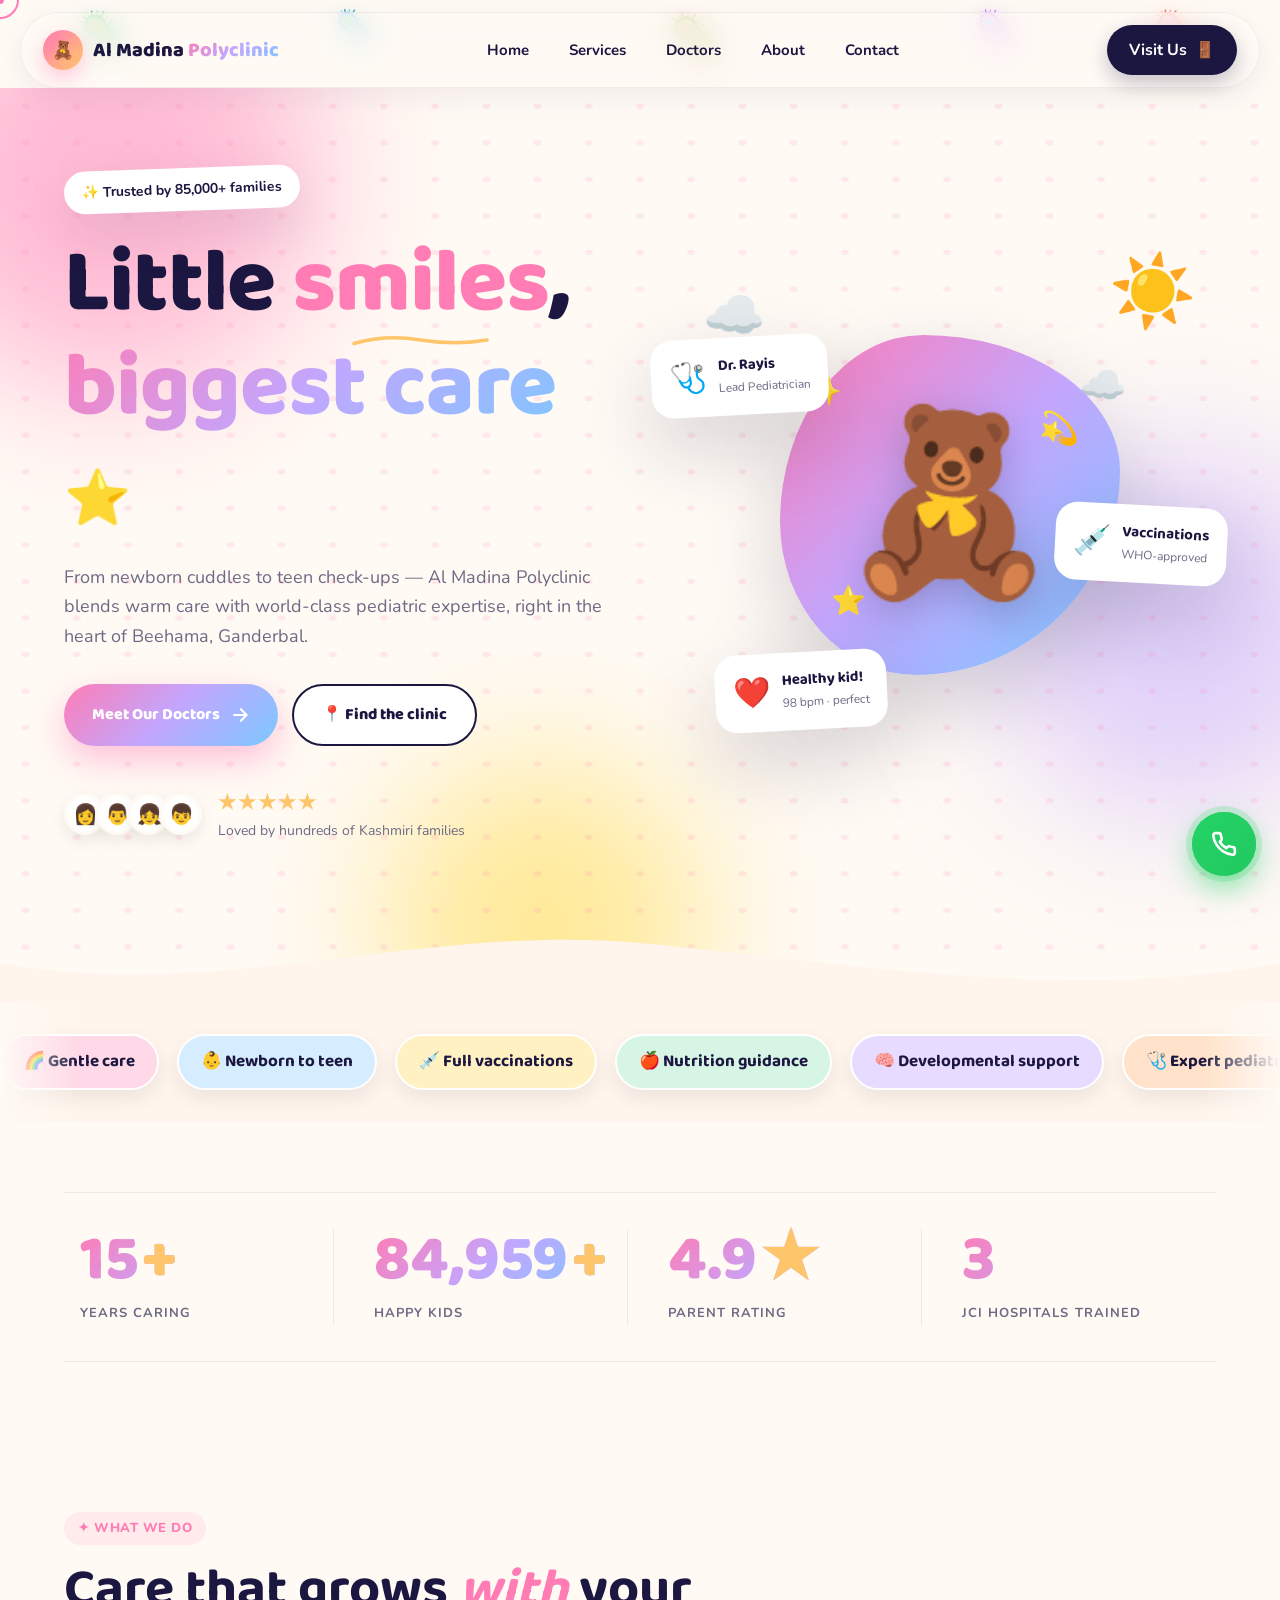
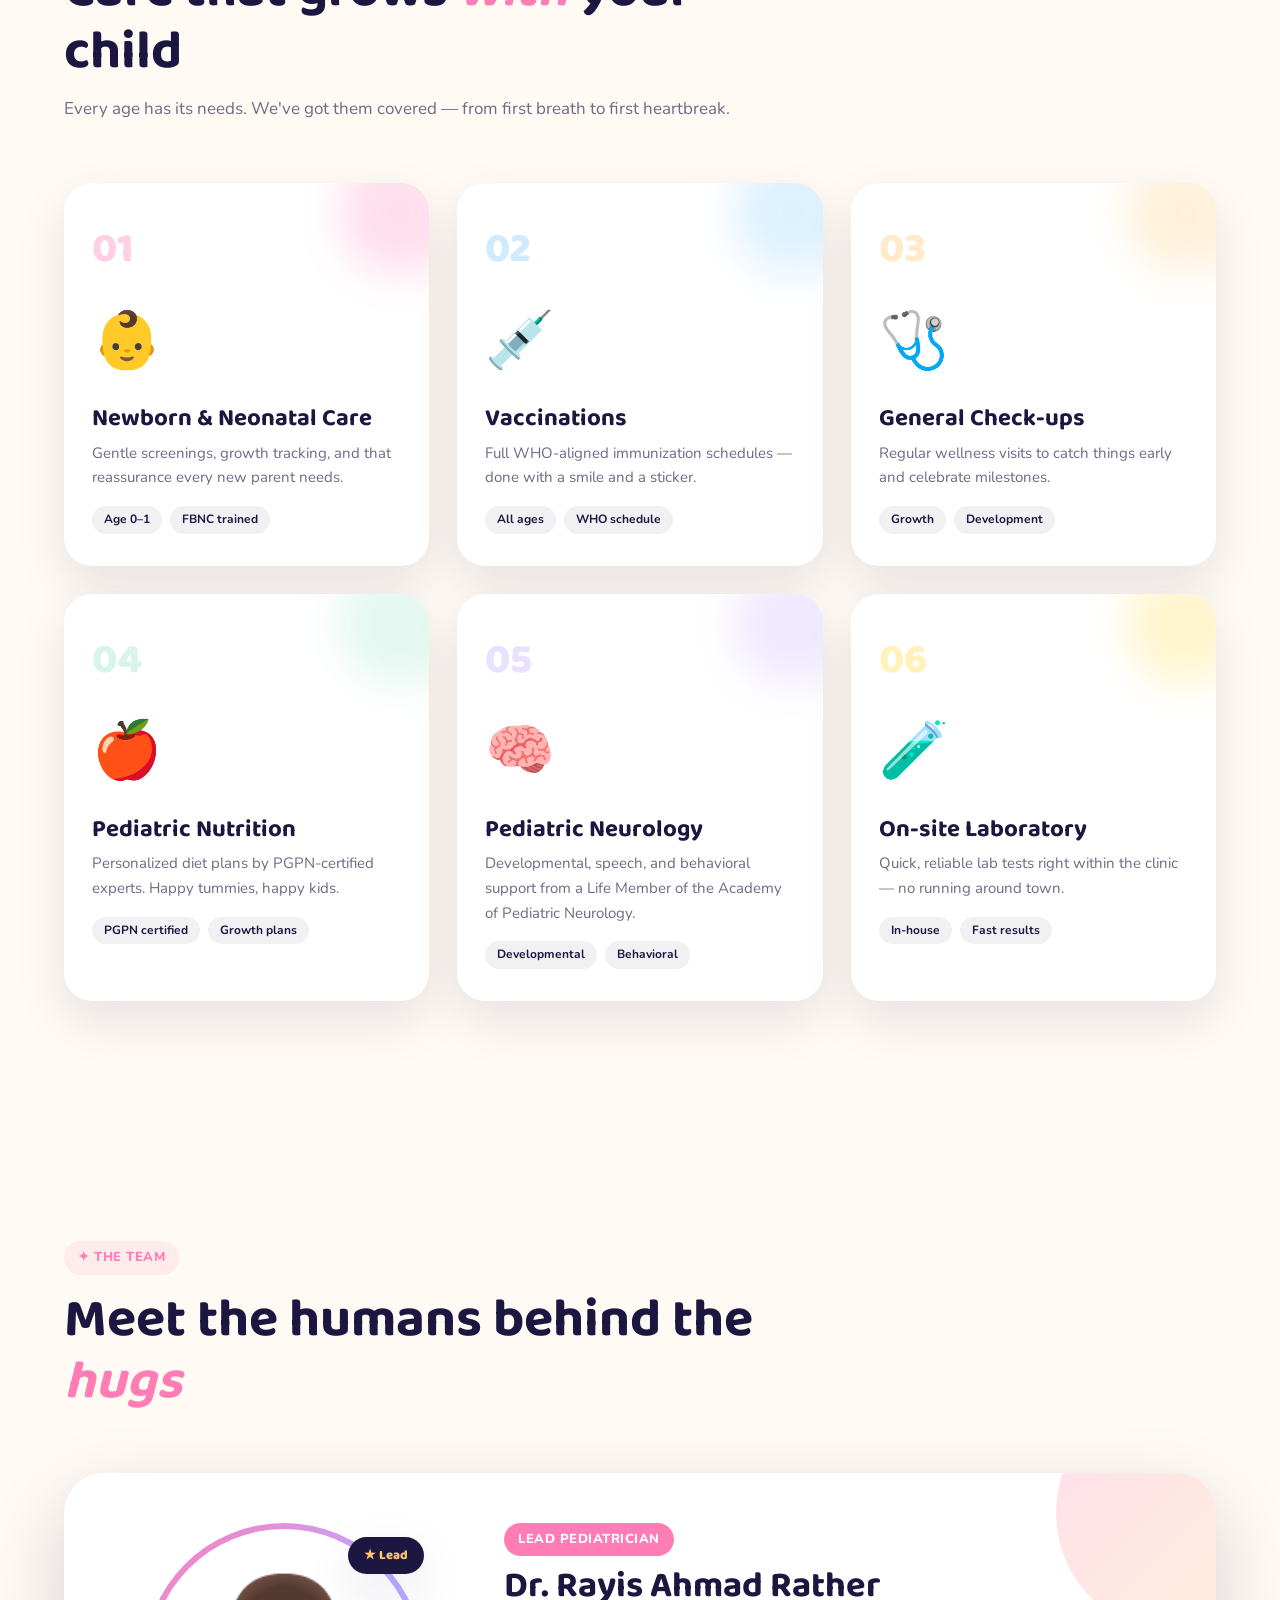
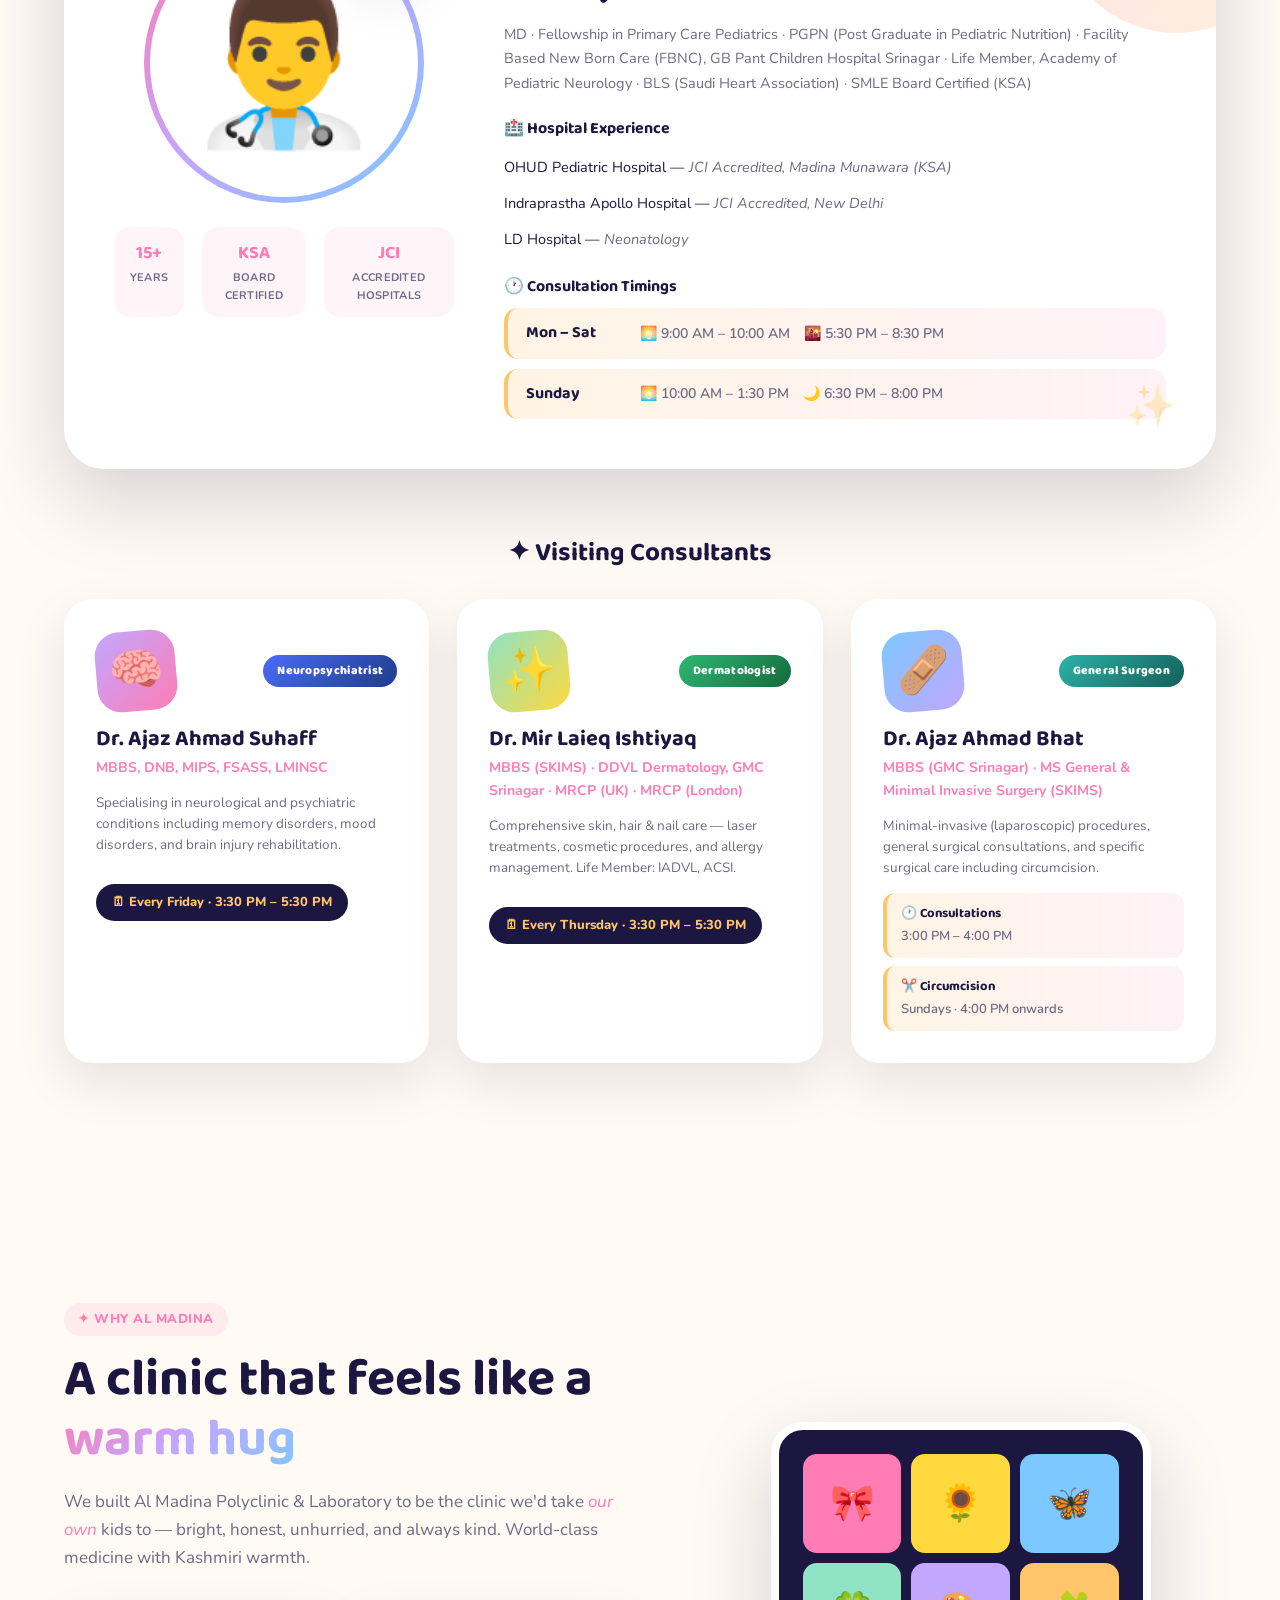
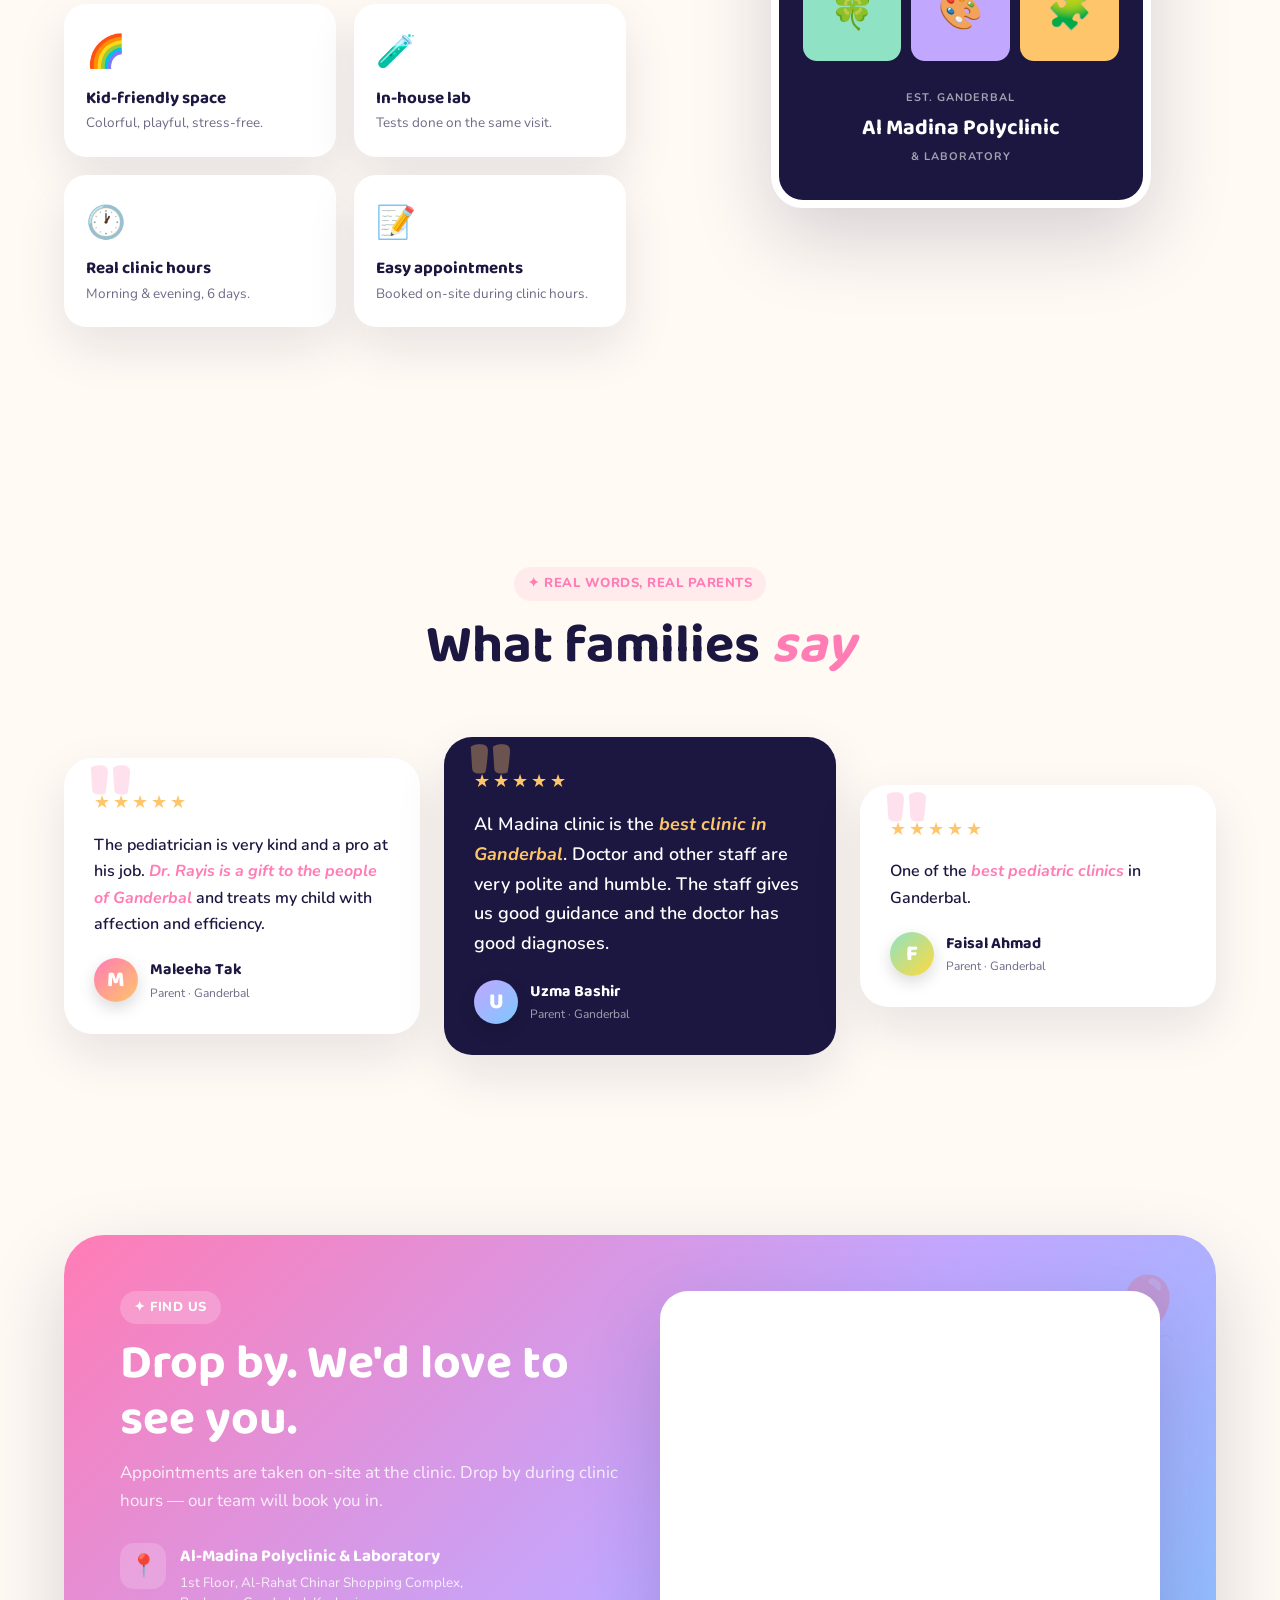
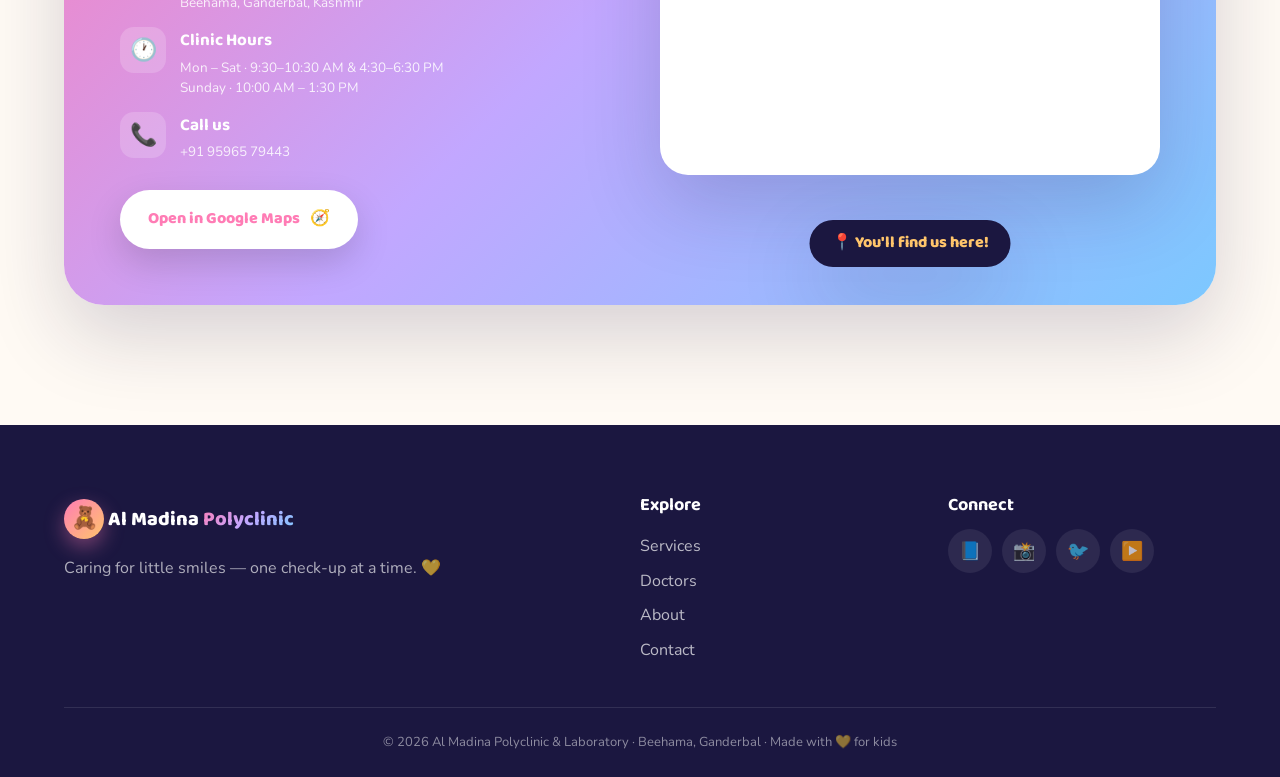
==== index.html @ 6fe13ca5 "Update Dr. Rayis timings and fix Dr. Mir Laieq spelling Co-Authored-By: Claude Opus 4.7 <noreply@ant" ====
<!DOCTYPE html>
<html lang="en">
<head>
<meta charset="UTF-8" />
<meta name="viewport" content="width=device-width, initial-scale=1" />
<title>Al Madina Polyclinic — Caring for Little Smiles 🌈</title>
<link rel="preconnect" href="https://fonts.googleapis.com">
<link rel="preconnect" href="https://fonts.gstatic.com" crossorigin>
<link href="https://fonts.googleapis.com/css2?family=Baloo+2:wght@500;600;700;800&family=Nunito:wght@400;600;700&display=swap" rel="stylesheet">
<link rel="stylesheet" href="styles.css?v=3" />
</head>
<body>

<!-- Animated cursor -->
<div id="cursor-dot"></div>
<div id="cursor-ring"></div>

<!-- Floating germs — tap to zap! -->
<div class="balloons" aria-hidden="true" title="Tap the germs to zap them!">
  <span class="balloon b1">🦠</span>
  <span class="balloon b2">🦠</span>
  <span class="balloon b3">🦠</span>
  <span class="balloon b4">🦠</span>
  <span class="balloon b5">🦠</span>
</div>

<!-- Navbar -->
<header class="nav">
  <a href="#home" class="logo">
    <span class="logo-bubble">
      <svg viewBox="0 0 40 40" width="32" height="32"><circle cx="20" cy="20" r="18" fill="url(#g1)"/><defs><linearGradient id="g1" x1="0" x2="1" y1="0" y2="1"><stop stop-color="#ff7cb5"/><stop offset="1" stop-color="#ffc56b"/></linearGradient></defs><text x="20" y="27" text-anchor="middle" font-size="22">🧸</text></svg>
    </span>
    <span class="logo-text">Al Madina <em>Polyclinic</em></span>
  </a>
  <nav class="nav-links">
    <a href="#home">Home</a>
    <a href="#services">Services</a>
    <a href="#doctors">Doctors</a>
    <a href="#about">About</a>
    <a href="#contact">Contact</a>
  </nav>
  <a href="#contact" class="pill-btn nav-cta"><span>Visit Us</span> 🚪</a>
  <button class="menu-toggle" aria-label="Menu">☰</button>
</header>

<!-- Floating phone button -->
<a href="tel:+919596579443" class="phone-fab" aria-label="Call Al Madina Polyclinic">
  <span class="fab-glow"></span>
  <span class="fab-glow fab-glow-2"></span>
  <span class="fab-icon">
    <svg viewBox="0 0 24 24" width="26" height="26" fill="none" stroke="currentColor" stroke-width="2.4" stroke-linecap="round" stroke-linejoin="round"><path d="M22 16.92v3a2 2 0 0 1-2.18 2 19.79 19.79 0 0 1-8.63-3.07 19.5 19.5 0 0 1-6-6 19.79 19.79 0 0 1-3.07-8.67A2 2 0 0 1 4.11 2h3a2 2 0 0 1 2 1.72 12.84 12.84 0 0 0 .7 2.81 2 2 0 0 1-.45 2.11L8.09 9.91a16 16 0 0 0 6 6l1.27-1.27a2 2 0 0 1 2.11-.45 12.84 12.84 0 0 0 2.81.7A2 2 0 0 1 22 16.92z"/></svg>
  </span>
  <span class="fab-tooltip">+91 95965 79443</span>
</a>

<!-- hero -->
<section id="home" class="hero">
  <div class="hero-bg">
    <div class="orb o1"></div>
    <div class="orb o2"></div>
    <div class="orb o3"></div>
    <svg class="grid-lines" viewBox="0 0 100 100" preserveAspectRatio="none"><defs><pattern id="dots" width="4" height="4" patternUnits="userSpaceOnUse"><circle cx="2" cy="2" r="0.3" fill="#ff7cb5" opacity=".3"/></pattern></defs><rect width="100" height="100" fill="url(#dots)"/></svg>
  </div>

  <div class="hero-inner">
    <div class="hero-left">
      <div class="sticker wiggle">
        <span>✨ Trusted by 85,000+ families</span>
      </div>
      <h1 class="big-title">
        Little <span class="word-accent"><span>smiles</span><svg viewBox="0 0 200 20"><path d="M5 15 Q 50 2 100 10 T 195 10" stroke="#ffc56b" stroke-width="5" fill="none" stroke-linecap="round"/></svg></span>,<br>
        <span class="gradient-text">biggest care</span>
        <span class="star">⭐</span>
      </h1>
      <p class="lead">From newborn cuddles to teen check-ups — Al Madina Polyclinic blends warm care with world-class pediatric expertise, right in the heart of Beehama, Ganderbal.</p>

      <div class="hero-actions">
        <a href="#doctors" class="cta-main">
          <span>Meet Our Doctors</span>
          <svg viewBox="0 0 24 24" width="20" height="20"><path d="M5 12h14M13 5l7 7-7 7" stroke="white" stroke-width="2.5" fill="none" stroke-linecap="round" stroke-linejoin="round"/></svg>
        </a>
        <a href="#contact" class="cta-ghost">📍 Find the clinic</a>
      </div>

      <div class="trust-row">
        <div class="avatars">
          <span>👩</span><span>👨</span><span>👧</span><span>👦</span>
        </div>
        <div>
          <strong>★★★★★</strong>
          <p>Loved by hundreds of Kashmiri families</p>
        </div>
      </div>
    </div>

    <div class="hero-right">
      <!-- Animated scene -->
      <div class="scene">
        <div class="sun">☀️</div>
        <div class="cloud c1">☁️</div>
        <div class="cloud c2">☁️</div>

        <div class="bear-wrap">
          <div class="bear-bg"></div>
          <div class="bear">🧸</div>
          <div class="sparkle sp1">✨</div>
          <div class="sparkle sp2">💫</div>
          <div class="sparkle sp3">⭐</div>
        </div>

        <div class="float-card fc-1 tilt-left">
          <span class="fc-ico">🩺</span>
          <div>
            <strong>Dr. Rayis</strong>
            <small>Lead Pediatrician</small>
          </div>
        </div>

        <div class="float-card fc-2 tilt-right">
          <span class="fc-ico">💉</span>
          <div>
            <strong>Vaccinations</strong>
            <small>WHO-approved</small>
          </div>
        </div>

        <div class="float-card fc-3 tilt-left">
          <span class="fc-ico pulse">❤️</span>
          <div>
            <strong>Healthy kid!</strong>
            <small>98 bpm · perfect</small>
          </div>
        </div>
      </div>
    </div>
  </div>

  <!-- wave divider -->
  <svg class="wave" viewBox="0 0 1440 100" preserveAspectRatio="none"><path fill="#fff5ec" d="M0,60 C240,100 480,20 720,40 C960,60 1200,100 1440,60 L1440,100 L0,100 Z"/></svg>
</section>

<!-- marquee -->
<div class="marquee">
  <div class="marquee-track">
    <span class="chip c-pink">🌈 Gentle care</span>
    <span class="chip c-blue">👶 Newborn to teen</span>
    <span class="chip c-yellow">💉 Full vaccinations</span>
    <span class="chip c-green">🍎 Nutrition guidance</span>
    <span class="chip c-purple">🧠 Developmental support</span>
    <span class="chip c-orange">🩺 Expert pediatricians</span>
    <span class="chip c-pink">🌈 Gentle care</span>
    <span class="chip c-blue">👶 Newborn to teen</span>
    <span class="chip c-yellow">💉 Full vaccinations</span>
    <span class="chip c-green">🍎 Nutrition guidance</span>
    <span class="chip c-purple">🧠 Developmental support</span>
    <span class="chip c-orange">🩺 Expert pediatricians</span>
  </div>
</div>

<!-- stats -->
<section class="stats">
  <div class="stat-grid">
    <div class="stat" data-count="15">
      <strong><span class="num">0</span><em>+</em></strong>
      <small>Years caring</small>
    </div>
    <div class="stat" data-count="85000">
      <strong><span class="num">0</span><em>+</em></strong>
      <small>Happy kids</small>
    </div>
    <div class="stat">
      <strong>4.9<em>★</em></strong>
      <small>Parent rating</small>
    </div>
    <div class="stat" data-count="3">
      <strong><span class="num">0</span></strong>
      <small>JCI hospitals trained</small>
    </div>
  </div>
</section>

<!-- services -->
<section id="services" class="services">
  <div class="sec-head">
    <span class="eyebrow">✦ What we do</span>
    <h2>Care that grows <em>with</em> your child</h2>
    <p>Every age has its needs. We've got them covered — from first breath to first heartbreak.</p>
  </div>

  <div class="service-stack">
    <article class="srv s-1">
      <div class="srv-num">01</div>
      <div class="srv-art">👶</div>
      <div>
        <h3>Newborn & Neonatal Care</h3>
        <p>Gentle screenings, growth tracking, and that reassurance every new parent needs.</p>
        <div class="srv-tags"><span>Age 0–1</span><span>FBNC trained</span></div>
      </div>
    </article>

    <article class="srv s-2">
      <div class="srv-num">02</div>
      <div class="srv-art">💉</div>
      <div>
        <h3>Vaccinations</h3>
        <p>Full WHO-aligned immunization schedules — done with a smile and a sticker.</p>
        <div class="srv-tags"><span>All ages</span><span>WHO schedule</span></div>
      </div>
    </article>

    <article class="srv s-3">
      <div class="srv-num">03</div>
      <div class="srv-art">🩺</div>
      <div>
        <h3>General Check-ups</h3>
        <p>Regular wellness visits to catch things early and celebrate milestones.</p>
        <div class="srv-tags"><span>Growth</span><span>Development</span></div>
      </div>
    </article>

    <article class="srv s-4">
      <div class="srv-num">04</div>
      <div class="srv-art">🍎</div>
      <div>
        <h3>Pediatric Nutrition</h3>
        <p>Personalized diet plans by PGPN-certified experts. Happy tummies, happy kids.</p>
        <div class="srv-tags"><span>PGPN certified</span><span>Growth plans</span></div>
      </div>
    </article>

    <article class="srv s-5">
      <div class="srv-num">05</div>
      <div class="srv-art">🧠</div>
      <div>
        <h3>Pediatric Neurology</h3>
        <p>Developmental, speech, and behavioral support from a Life Member of the Academy of Pediatric Neurology.</p>
        <div class="srv-tags"><span>Developmental</span><span>Behavioral</span></div>
      </div>
    </article>

    <article class="srv s-6">
      <div class="srv-num">06</div>
      <div class="srv-art">🧪</div>
      <div>
        <h3>On-site Laboratory</h3>
        <p>Quick, reliable lab tests right within the clinic — no running around town.</p>
        <div class="srv-tags"><span>In-house</span><span>Fast results</span></div>
      </div>
    </article>
  </div>
</section>

<!-- doctors -->
<section id="doctors" class="doctors">
  <div class="sec-head">
    <span class="eyebrow">✦ The team</span>
    <h2>Meet the humans behind the <em>hugs</em></h2>
  </div>

  <!-- Featured doctor — hero card -->
  <article class="doc-hero">
    <div class="doc-hero-left">
      <div class="doc-photo">
        <div class="doc-ring"></div>
        <div class="doc-emoji">👨‍⚕️</div>
        <span class="doc-badge">★ Lead</span>
      </div>
      <div class="doc-quick">
        <div><strong>15+</strong><small>Years</small></div>
        <div><strong>KSA</strong><small>Board Certified</small></div>
        <div><strong>JCI</strong><small>Accredited hospitals</small></div>
      </div>
    </div>
    <div class="doc-hero-right">
      <span class="eyebrow pink">Lead Pediatrician</span>
      <h3>Dr. Rayis Ahmad Rather</h3>
      <p class="doc-bio">MD · Fellowship in Primary Care Pediatrics · PGPN (Post Graduate in Pediatric Nutrition) · Facility Based New Born Care (FBNC), GB Pant Children Hospital Srinagar · Life Member, Academy of Pediatric Neurology · BLS (Saudi Heart Association) · SMLE Board Certified (KSA)</p>

      <div class="doc-block">
        <h5>🏥 Hospital Experience</h5>
        <ul>
          <li>OHUD Pediatric Hospital — <em>JCI Accredited, Madina Munawara (KSA)</em></li>
          <li>Indraprastha Apollo Hospital — <em>JCI Accredited, New Delhi</em></li>
          <li>LD Hospital — <em>Neonatology</em></li>
        </ul>
      </div>

      <div class="doc-block">
        <h5>🕐 Consultation Timings</h5>
        <div class="tt">
          <div class="tt-row">
            <strong>Mon – Sat</strong>
            <span class="slot">🌅 9:00 AM – 10:00 AM</span>
            <span class="slot">🌇 5:30 PM – 8:30 PM</span>
          </div>
          <div class="tt-row">
            <strong>Sunday</strong>
            <span class="slot">🌅 10:00 AM – 1:30 PM</span>
            <span class="slot">🌙 6:30 PM – 8:00 PM</span>
          </div>
        </div>
      </div>
    </div>
  </article>

  <h3 class="mini-head">✦ Visiting Consultants</h3>
  <div class="doc-trio">

    <article class="doc-card">
      <div class="dc-top">
        <div class="dc-avatar dc-a1">🧠</div>
        <span class="dc-tag tag-blue">Neuropsychiatrist</span>
      </div>
      <h4>Dr. Ajaz Ahmad Suhaff</h4>
      <p class="dc-role">MBBS, DNB, MIPS, FSASS, LMINSC</p>
      <p class="dc-desc">Specialising in neurological and psychiatric conditions including memory disorders, mood disorders, and brain injury rehabilitation.</p>
      <div class="dc-when">🗓 Every Friday · 3:30 PM – 5:30 PM</div>
    </article>

    <article class="doc-card">
      <div class="dc-top">
        <div class="dc-avatar dc-a3">✨</div>
        <span class="dc-tag tag-green">Dermatologist</span>
      </div>
      <h4>Dr. Mir Laieq Ishtiyaq</h4>
      <p class="dc-role">MBBS (SKIMS) · DDVL Dermatology, GMC Srinagar · MRCP (UK) · MRCP (London)</p>
      <p class="dc-desc">Comprehensive skin, hair &amp; nail care — laser treatments, cosmetic procedures, and allergy management. Life Member: IADVL, ACSI.</p>
      <div class="dc-when">🗓 Every Thursday · 3:30 PM – 5:30 PM</div>
    </article>

    <article class="doc-card">
      <div class="dc-top">
        <div class="dc-avatar dc-a2">🩹</div>
        <span class="dc-tag tag-teal">General Surgeon</span>
      </div>
      <h4>Dr. Ajaz Ahmad Bhat</h4>
      <p class="dc-role">MBBS (GMC Srinagar) · MS General &amp; Minimal Invasive Surgery (SKIMS)</p>
      <p class="dc-desc">Minimal-invasive (laparoscopic) procedures, general surgical consultations, and specific surgical care including circumcision.</p>
      <div class="dc-schedule">
        <div><strong>🕐 Consultations</strong><span>3:00 PM – 4:00 PM</span></div>
        <div><strong>✂️ Circumcision</strong><span>Sundays · 4:00 PM onwards</span></div>
      </div>
    </article>

  </div>
</section>

<!-- about / why -->
<section id="about" class="about">
  <div class="about-grid">
    <div class="about-copy">
      <span class="eyebrow">✦ Why Al Madina</span>
      <h2>A clinic that feels like a <span class="gradient-text">warm hug</span></h2>
      <p>We built Al Madina Polyclinic & Laboratory to be the clinic we'd take <em>our own</em> kids to — bright, honest, unhurried, and always kind. World-class medicine with Kashmiri warmth.</p>

      <div class="why-grid">
        <div class="why"><span>🌈</span><h5>Kid-friendly space</h5><p>Colorful, playful, stress-free.</p></div>
        <div class="why"><span>🧪</span><h5>In-house lab</h5><p>Tests done on the same visit.</p></div>
        <div class="why"><span>🕐</span><h5>Real clinic hours</h5><p>Morning & evening, 6 days.</p></div>
        <div class="why"><span>📝</span><h5>Easy appointments</h5><p>Booked on-site during clinic hours.</p></div>
      </div>
    </div>

    <div class="about-art">
      <div class="poster">
        <div class="poster-grid">
          <div class="p-cell c-pink">🎀</div>
          <div class="p-cell c-yellow">🌻</div>
          <div class="p-cell c-blue">🦋</div>
          <div class="p-cell c-green">🍀</div>
          <div class="p-cell c-purple">🎨</div>
          <div class="p-cell c-orange">🧩</div>
        </div>
        <div class="poster-label">
          <small>Est. Ganderbal</small>
          <strong>Al Madina Polyclinic</strong>
          <small>& Laboratory</small>
        </div>
      </div>
    </div>
  </div>
</section>

<!-- testimonials -->
<section class="testimonials">
  <div class="sec-head center">
    <span class="eyebrow">✦ Real words, real parents</span>
    <h2>What families <em>say</em></h2>
  </div>

  <div class="t-cards">
    <article class="t-card tilt-left">
      <div class="r-quote">"</div>
      <div class="t-stars">★★★★★</div>
      <p>The pediatrician is very kind and a pro at his job. <em>Dr. Rayis is a gift to the people of Ganderbal</em> and treats my child with affection and efficiency.</p>
      <footer>
        <span class="r-avatar" style="background: linear-gradient(135deg, #ff7cb5, #ffc56b);">M</span>
        <div><strong>Maleeha Tak</strong><small>Parent · Ganderbal</small></div>
      </footer>
    </article>

    <article class="t-card tilt-right big">
      <div class="r-quote">"</div>
      <div class="t-stars">★★★★★</div>
      <p>Al Madina clinic is the <em>best clinic in Ganderbal</em>. Doctor and other staff are very polite and humble. The staff gives us good guidance and the doctor has good diagnoses.</p>
      <footer>
        <span class="r-avatar" style="background: linear-gradient(135deg, #c2a7ff, #7cc8ff);">U</span>
        <div><strong>Uzma Bashir</strong><small>Parent · Ganderbal</small></div>
      </footer>
    </article>

    <article class="t-card tilt-left">
      <div class="r-quote">"</div>
      <div class="t-stars">★★★★★</div>
      <p>One of the <em>best pediatric clinics</em> in Ganderbal.</p>
      <footer>
        <span class="r-avatar" style="background: linear-gradient(135deg, #8fe3c4, #ffd93d);">F</span>
        <div><strong>Faisal Ahmad</strong><small>Parent · Ganderbal</small></div>
      </footer>
    </article>
  </div>
</section>

<!-- contact / map -->
<section id="contact" class="contact">
  <div class="contact-wrap">
    <div class="contact-left">
      <span class="eyebrow white">✦ Find us</span>
      <h2>Drop by. We'd love to see you.</h2>
      <p class="contact-lead">Appointments are taken on-site at the clinic. Drop by during clinic hours — our team will book you in.</p>

      <ul class="c-info">
        <li>
          <span class="c-ico">📍</span>
          <div>
            <strong>Al-Madina Polyclinic & Laboratory</strong>
            <small>1st Floor, Al-Rahat Chinar Shopping Complex,<br>Beehama, Ganderbal, Kashmir</small>
          </div>
        </li>
        <li>
          <span class="c-ico">🕐</span>
          <div>
            <strong>Clinic Hours</strong>
            <small>Mon – Sat · 9:30–10:30 AM &amp; 4:30–6:30 PM<br>Sunday · 10:00 AM – 1:30 PM</small>
          </div>
        </li>
        <li>
          <span class="c-ico">📞</span>
          <div>
            <strong>Call us</strong>
            <small>+91 95965 79443</small>
          </div>
        </li>
      </ul>

      <a class="cta-main light" target="_blank" rel="noopener" href="https://www.google.com/maps/search/?api=1&query=34.218357,74.779436">
        <span>Open in Google Maps</span> 🧭
      </a>
    </div>

    <div class="contact-right">
      <div class="map-card">
        <iframe
          src="https://www.google.com/maps?q=Al+Madina+Polyclinic+%26+Laboratory+Ganderbal&ll=34.218357,74.779436&z=17&output=embed"
          loading="lazy"
          referrerpolicy="no-referrer-when-downgrade"
          allowfullscreen
          title="Al Madina Polyclinic map"></iframe>
      </div>
      <div class="map-sticker">📍 You'll find us here!</div>
    </div>
  </div>
</section>

<!-- footer -->
<footer class="footer">
  <div class="foot-top">
    <div>
      <a href="#home" class="logo">
        <span class="logo-bubble">🧸</span>
        <span class="logo-text">Al Madina <em>Polyclinic</em></span>
      </a>
      <p>Caring for little smiles — one check-up at a time. 💛</p>
    </div>
    <div>
      <h5>Explore</h5>
      <a href="#services">Services</a>
      <a href="#doctors">Doctors</a>
      <a href="#about">About</a>
      <a href="#contact">Contact</a>
    </div>
    <div>
      <h5>Connect</h5>
      <div class="socials">
        <a href="#" aria-label="Facebook">📘</a>
        <a href="#" aria-label="Instagram">📸</a>
        <a href="#" aria-label="Twitter">🐦</a>
        <a href="#" aria-label="YouTube">▶️</a>
      </div>
    </div>
  </div>
  <div class="foot-bot">© 2026 Al Madina Polyclinic & Laboratory · Beehama, Ganderbal · Made with 💛 for kids</div>
</footer>

<script src="script.js?v=5"></script>
</body>
</html>
---- styles.css ----
/* almadinapolyclinic — main stylesheet */
* { margin: 0; padding: 0; box-sizing: border-box; }
:root {
  --pink:   #ff7cb5;
  --peach:  #ffc56b;
  --sky:    #7cc8ff;
  --mint:   #8fe3c4;
  --lilac:  #c2a7ff;
  --sun:    #ffd93d;
  --ink:    #1b1740;
  --muted:  #6d6a85;
  --cream:  #fff5ec;
  --paper:  #fffaf4;
  --card:   #ffffff;
  --shadow: 0 20px 50px rgba(27, 23, 64, .10);
  --shadow-lg: 0 30px 80px rgba(27, 23, 64, .18);
  --grad: linear-gradient(135deg, #ff7cb5 0%, #c2a7ff 50%, #7cc8ff 100%);
  --grad-warm: linear-gradient(135deg, #ff7cb5 0%, #ffc56b 100%);
}

html { scroll-behavior: smooth; }
body {
  font-family: 'Nunito', sans-serif;
  color: var(--ink);
  background: var(--paper);
  overflow-x: hidden;
  line-height: 1.65;
  cursor: none;
}
h1,h2,h3,h4,h5 { font-family: 'Baloo 2', sans-serif; line-height: 1.15; font-weight: 700; }
a { color: inherit; text-decoration: none; }
em { font-style: italic; color: var(--pink); }

/* cursor */
#cursor-dot, #cursor-ring {
  position: fixed; top: 0; left: 0; pointer-events: none;
  z-index: 9999; border-radius: 50%; transform: translate(-50%,-50%);
  transition: opacity .2s;
}
#cursor-dot { width: 8px; height: 8px; background: var(--pink); }
#cursor-ring { width: 38px; height: 38px; border: 2px solid var(--pink); transition: transform .18s ease-out, width .2s, height .2s, background .2s; }
#cursor-ring.hover { width: 60px; height: 60px; background: rgba(255,124,181,.15); border-color: var(--pink); }
@media (max-width: 900px) { #cursor-dot, #cursor-ring { display: none; } body { cursor: auto; } }

/* floating germs */
.balloons { position: fixed; inset: 0; pointer-events: none; z-index: 45; overflow: hidden; }
.balloon {
  position: absolute; font-size: 40px; opacity: .95;
  animation: drift-germ 16s linear infinite;
  pointer-events: auto; cursor: pointer;
  transition: transform .15s, filter .2s;
  user-select: none;
  filter: drop-shadow(0 6px 10px rgba(124, 200, 255, .4));
  will-change: transform;
}
.balloon:hover { transform: scale(1.3) rotate(15deg); filter: drop-shadow(0 8px 16px rgba(255, 124, 181, .6)); }
.balloon.popping { animation: zap .5s forwards; pointer-events: none; }
@keyframes zap {
  0%   { transform: scale(1) rotate(0); opacity: 1; filter: drop-shadow(0 0 0 #fff); }
  30%  { transform: scale(1.8) rotate(-20deg); opacity: 1; filter: drop-shadow(0 0 20px var(--pink)) brightness(1.5); }
  100% { transform: scale(0) rotate(180deg); opacity: 0; }
}
@keyframes drift-germ {
  0%   { transform: translate(0, 110vh) rotate(0); opacity: 0; }
  10%  { opacity: .9; }
  25%  { transform: translate(20px, 70vh) rotate(90deg); }
  50%  { transform: translate(-15px, 40vh) rotate(180deg); }
  75%  { transform: translate(25px, 20vh) rotate(270deg); }
  90%  { opacity: .85; }
  100% { transform: translate(0, -15vh) rotate(360deg); opacity: 0; }
}
.pop-burst {
  position: fixed; pointer-events: none; z-index: 3;
  font-family: 'Baloo 2', sans-serif; font-weight: 800; font-size: 22px;
  color: var(--pink); transform: translate(-50%,-50%);
  animation: burst .7s forwards;
}
@keyframes burst {
  0%   { transform: translate(-50%,-50%) scale(.5); opacity: 0; }
  30%  { transform: translate(-50%,-80%) scale(1.2); opacity: 1; }
  100% { transform: translate(-50%,-140%) scale(.9); opacity: 0; }
}
.pop-score {
  position: fixed; top: 80px; right: 20px; z-index: 60;
  background: var(--ink); color: var(--peach);
  padding: 10px 18px; border-radius: 999px;
  font-family: 'Baloo 2', sans-serif; font-weight: 800; font-size: 15px;
  box-shadow: var(--shadow-lg);
  display: flex; align-items: center; gap: 8px;
  opacity: 0; transform: translateY(-10px); transition: opacity .3s, transform .3s;
  pointer-events: none;
}
.pop-score.show { opacity: 1; transform: translateY(0); }
.b1 { left: 6%;   animation-delay: 0s;   font-size: 42px; }
.b2 { left: 26%;  animation-delay: -4s;  font-size: 34px; animation-duration: 14s; filter: hue-rotate(70deg) drop-shadow(0 6px 10px rgba(140, 240, 180, .5)); }
.b3 { left: 52%;  animation-delay: -9s;  font-size: 46px; animation-duration: 18s; filter: hue-rotate(-50deg) drop-shadow(0 6px 10px rgba(255, 140, 200, .5)); }
.b4 { left: 76%;  animation-delay: -12s; font-size: 36px; animation-duration: 15s; filter: hue-rotate(150deg) drop-shadow(0 6px 10px rgba(180, 140, 255, .5)); }
.b5 { left: 90%;  animation-delay: -6s;  font-size: 38px; animation-duration: 17s; filter: hue-rotate(220deg) drop-shadow(0 6px 10px rgba(255, 200, 120, .5)); }

/* navbar */
.nav {
  position: sticky; top: 12px; z-index: 50;
  display: flex; align-items: center; justify-content: space-between;
  margin: 12px 20px 0;
  padding: 12px 22px;
  background: rgba(255, 250, 244, .75);
  backdrop-filter: blur(16px);
  border: 1px solid rgba(27,23,64,.06);
  border-radius: 999px;
  box-shadow: 0 10px 30px rgba(27,23,64,.06);
}
.logo { display: flex; align-items: center; gap: 10px; font-weight: 800; font-size: 20px; font-family: 'Baloo 2', sans-serif; }
.logo-bubble { display: inline-flex; align-items: center; justify-content: center; width: 40px; height: 40px; font-size: 22px; background: var(--grad-warm); border-radius: 50%; box-shadow: 0 8px 20px rgba(255,124,181,.4); }
.logo-text em { background: var(--grad); -webkit-background-clip: text; background-clip: text; color: transparent; font-style: normal; }
.nav-links { display: flex; gap: 8px; }
.nav-links a {
  padding: 8px 16px; border-radius: 999px; font-weight: 700; font-size: 15px;
  transition: background .2s, color .2s, transform .2s;
}
.nav-links a:hover { background: var(--ink); color: white; transform: translateY(-2px); }
.pill-btn {
  display: inline-flex; align-items: center; gap: 8px;
  padding: 12px 22px; border-radius: 999px;
  background: var(--ink); color: white; font-weight: 700;
  transition: transform .2s, box-shadow .2s;
  box-shadow: 0 8px 20px rgba(27,23,64,.25);
}
.pill-btn:hover { transform: translateY(-3px); box-shadow: 0 14px 30px rgba(27,23,64,.35); }
/* floating call button */
.phone-fab {
  position: fixed;
  right: 24px; bottom: 24px;
  z-index: 60;
  width: 64px; height: 64px;
  display: inline-flex; align-items: center; justify-content: center;
  background: linear-gradient(135deg, #25d366 0%, #16a34a 100%);
  color: white;
  border-radius: 50%;
  box-shadow:
    0 12px 30px rgba(37, 211, 102, 0.55),
    0 0 0 6px rgba(37, 211, 102, 0.18);
  cursor: pointer;
  transition: transform .25s cubic-bezier(.2,.8,.3,1), box-shadow .25s;
  animation: fab-float 2.6s ease-in-out infinite;
}
.phone-fab:hover {
  transform: scale(1.1) rotate(-8deg);
  box-shadow:
    0 18px 40px rgba(37, 211, 102, 0.7),
    0 0 0 8px rgba(37, 211, 102, 0.25);
}
@keyframes fab-float {
  0%, 100% { transform: translateY(0); }
  50%      { transform: translateY(-6px); }
}
.fab-icon {
  position: relative; z-index: 2;
  display: inline-flex;
  animation: fab-shake 2.6s ease-in-out infinite;
}
@keyframes fab-shake {
  0%, 50%, 100%  { transform: rotate(0); }
  10%, 30%       { transform: rotate(-18deg); }
  20%, 40%       { transform: rotate(18deg); }
}
.fab-glow {
  position: absolute; inset: 0; border-radius: 50%;
  background: rgba(37, 211, 102, .55);
  animation: fab-pulse 2s ease-out infinite;
  pointer-events: none;
}
.fab-glow-2 { animation-delay: -1s; }
@keyframes fab-pulse {
  0%   { transform: scale(1); opacity: .7; }
  80%  { transform: scale(2);  opacity: 0; }
  100% { transform: scale(2);  opacity: 0; }
}
.fab-tooltip {
  position: absolute;
  right: calc(100% + 12px); top: 50%; transform: translateY(-50%) translateX(8px);
  background: var(--ink); color: white;
  padding: 9px 14px; border-radius: 999px;
  font-size: 13px; font-weight: 700;
  white-space: nowrap;
  box-shadow: 0 8px 24px rgba(27,23,64,.25);
  opacity: 0; pointer-events: none;
  transition: opacity .25s, transform .25s;
}
.fab-tooltip::after {
  content: ''; position: absolute; right: -5px; top: 50%; transform: translateY(-50%) rotate(45deg);
  width: 10px; height: 10px; background: var(--ink);
}
.phone-fab:hover .fab-tooltip {
  opacity: 1; transform: translateY(-50%) translateX(0);
}
@media (max-width: 600px) {
  .phone-fab { right: 16px; bottom: 16px; width: 58px; height: 58px; }
  .fab-tooltip { font-size: 12px; padding: 8px 12px; }
}
@media (prefers-reduced-motion: reduce) {
  .phone-fab, .fab-icon, .fab-glow { animation: none; }
}
.menu-toggle { display: none; background: none; border: none; font-size: 26px; cursor: none; }

/* buttons */
.cta-main, .cta-ghost {
  display: inline-flex; align-items: center; gap: 10px;
  padding: 16px 28px; border-radius: 999px;
  font-weight: 800; font-family: 'Baloo 2', sans-serif; font-size: 16px;
  transition: transform .2s, box-shadow .2s;
}
.cta-main {
  background: var(--grad);
  color: white;
  box-shadow: 0 14px 35px rgba(255,124,181,.45);
}
.cta-main:hover { transform: translateY(-4px) rotate(-1deg); box-shadow: 0 20px 40px rgba(255,124,181,.55); }
.cta-main.light { background: white; color: var(--pink); box-shadow: 0 14px 35px rgba(0,0,0,.15); }
.cta-main.light:hover { color: var(--ink); }
.cta-ghost {
  background: white; border: 2px solid var(--ink); color: var(--ink);
}
.cta-ghost:hover { background: var(--ink); color: white; transform: translateY(-4px); }

/* eyebrows + helpers */
.eyebrow {
  display: inline-block; padding: 6px 14px; border-radius: 999px;
  background: rgba(255,124,181,.12); color: var(--pink);
  font-size: 13px; font-weight: 800; letter-spacing: .5px;
  text-transform: uppercase;
}
.eyebrow.white { background: rgba(255,255,255,.2); color: white; }
.eyebrow.pink { background: var(--pink); color: white; }
.gradient-text { background: var(--grad); -webkit-background-clip: text; background-clip: text; color: transparent; }

.sec-head { max-width: 720px; margin: 0 0 60px; }
.sec-head.center { margin: 0 auto 60px; text-align: center; }
.sec-head h2 { font-size: clamp(32px, 5vw, 54px); margin: 14px 0 12px; }
.sec-head p { color: var(--muted); font-size: 17px; }

/* hero */
.hero { position: relative; overflow: hidden; padding: 40px 5% 160px; }
.hero-bg { position: absolute; inset: 0; z-index: 0; pointer-events: none; }
.grid-lines { position: absolute; inset: 0; width: 100%; height: 100%; opacity: .5; }
.orb { position: absolute; border-radius: 50%; filter: blur(70px); opacity: .5; animation: drift 16s ease-in-out infinite; }
.o1 { width: 420px; height: 420px; background: var(--pink);  top: -120px; left: -100px; }
.o2 { width: 360px; height: 360px; background: var(--lilac); top: 40%;    right: -80px; animation-delay: -5s; }
.o3 { width: 320px; height: 320px; background: var(--sun);   bottom: -80px; left: 30%; animation-delay: -10s; }
@keyframes drift { 0%,100% { transform: translate(0,0); } 50% { transform: translate(30px,-30px); } }

.hero-inner {
  position: relative; z-index: 2;
  display: grid; grid-template-columns: 1.05fr 1fr; gap: 60px; align-items: center;
  max-width: 1280px; margin: 0 auto; padding-top: 40px;
}
.sticker {
  display: inline-flex; align-items: center; gap: 6px;
  padding: 10px 18px; background: white; border-radius: 999px;
  box-shadow: var(--shadow); font-weight: 700; font-size: 14px;
  margin-bottom: 22px; transform: rotate(-2deg);
}
.wiggle { animation: wiggle 3s ease-in-out infinite; }
@keyframes wiggle { 0%,100% { transform: rotate(-2deg); } 50% { transform: rotate(2deg); } }

.big-title { font-size: clamp(44px, 7vw, 96px); font-weight: 800; letter-spacing: -1px; }
.word-accent { position: relative; display: inline-block; color: var(--pink); }
.word-accent svg { position: absolute; left: 0; bottom: -10px; width: 100%; height: 14px; }
.star { display: inline-block; font-size: .6em; animation: spin 6s linear infinite; }
@keyframes spin { to { transform: rotate(360deg); } }

.lead { font-size: 18px; color: var(--muted); max-width: 540px; margin: 20px 0 32px; }
.hero-actions { display: flex; gap: 14px; margin-bottom: 40px; flex-wrap: wrap; }
.trust-row { display: flex; align-items: center; gap: 16px; }
.avatars { display: flex; }
.avatars span {
  width: 42px; height: 42px; border-radius: 50%;
  background: white; display: inline-flex; align-items: center; justify-content: center;
  font-size: 20px; border: 3px solid var(--paper); margin-left: -10px;
  box-shadow: 0 6px 16px rgba(0,0,0,.08);
}
.avatars span:first-child { margin-left: 0; }
.trust-row strong { color: var(--peach); font-size: 20px; letter-spacing: 2px; }
.trust-row p { font-size: 14px; color: var(--muted); margin: 0; }

/* Hero right — playful scene */
.hero-right { position: relative; height: 560px; }
.scene { position: absolute; inset: 0; }
.sun { position: absolute; top: 10px; right: 20px; font-size: 70px; animation: spin 20s linear infinite; }
.cloud { position: absolute; font-size: 50px; animation: floatX 8s ease-in-out infinite; opacity: .9; }
.c1 { top: 50px; left: 20px; }
.c2 { top: 130px; right: 90px; animation-delay: -4s; font-size: 38px; }
@keyframes floatX { 0%,100% { transform: translateX(0); } 50% { transform: translateX(15px); } }

.bear-wrap { position: absolute; inset: 0; margin: auto; width: 340px; height: 340px; display: flex; align-items: center; justify-content: center; }
.bear-bg {
  position: absolute; inset: 0; margin: auto; width: 100%; height: 100%;
  background: var(--grad);
  border-radius: 42% 58% 60% 40% / 55% 40% 60% 45%;
  animation: morph 10s ease-in-out infinite;
  box-shadow: var(--shadow-lg);
}
@keyframes morph {
  0%,100% { border-radius: 42% 58% 60% 40% / 55% 40% 60% 45%; transform: rotate(0); }
  50%     { border-radius: 60% 40% 40% 60% / 40% 55% 45% 60%; transform: rotate(6deg); }
}
.bear { position: relative; z-index: 2; font-size: 180px; animation: bounce 3s ease-in-out infinite; filter: drop-shadow(0 12px 20px rgba(0,0,0,.2)); }
@keyframes bounce { 0%,100% { transform: translateY(0); } 50% { transform: translateY(-20px); } }
.sparkle { position: absolute; font-size: 28px; animation: twinkle 2.5s ease-in-out infinite; }
.sp1 { top: 10%;  left: 8%;  }
.sp2 { top: 20%; right: 12%; animation-delay: -1s; font-size: 32px; }
.sp3 { bottom: 15%; left: 15%; animation-delay: -1.5s; }
@keyframes twinkle { 0%,100% { transform: scale(.8) rotate(0); opacity: .6; } 50% { transform: scale(1.2) rotate(20deg); opacity: 1; } }

.float-card {
  position: absolute; background: white; padding: 14px 18px; border-radius: 22px;
  display: flex; align-items: center; gap: 12px;
  box-shadow: var(--shadow-lg); z-index: 3;
  animation: floatCard 5s ease-in-out infinite;
}
.float-card strong { display: block; font-family: 'Baloo 2', sans-serif; font-size: 15px; }
.float-card small { display: block; color: var(--muted); font-size: 12px; }
.fc-ico { font-size: 30px; }
.fc-ico.pulse { animation: pulse 1.5s ease-in-out infinite; }
@keyframes pulse { 0%,100% { transform: scale(1); } 50% { transform: scale(1.2); } }
.fc-1 { top: 20%; left: -6%; }
.fc-2 { top: 50%; right: -2%; animation-delay: -2s; }
.fc-3 { bottom: 10%; left: 6%; animation-delay: -3.5s; }
@keyframes floatCard { 0%,100% { transform: translateY(0); } 50% { transform: translateY(-12px); } }
.tilt-left  { transform: rotate(-3deg); }
.tilt-right { transform: rotate(3deg); }

.wave { position: absolute; bottom: -1px; left: 0; width: 100%; height: 100px; z-index: 1; }

/* stats */
.stats { padding: 70px 5% 30px; max-width: 1280px; margin: 0 auto; position: relative; z-index: 1; }
.stat-grid {
  display: grid; grid-template-columns: repeat(4, 1fr); gap: 24px;
  border-top: 1px solid rgba(27,23,64,.08);
  border-bottom: 1px solid rgba(27,23,64,.08);
  padding: 36px 0;
}
@media (max-width: 1000px) {
  .stat-grid { grid-template-columns: repeat(2, 1fr); gap: 0; row-gap: 24px; }
  .stat:nth-child(2) { border-right: none; }
}
.stat { text-align: left; padding: 0 16px; border-right: 1px solid rgba(27,23,64,.08); }
.stat:last-child { border-right: none; }
.stat strong {
  font-family: 'Baloo 2', sans-serif;
  font-size: clamp(40px, 5vw, 64px);
  font-weight: 800;
  display: block; line-height: 1;
  background: var(--grad);
  -webkit-background-clip: text; background-clip: text; color: transparent;
}
.stat strong em {
  font-style: normal;
  -webkit-text-fill-color: var(--peach);
  margin-left: 4px;
}
.stat small {
  font-size: 13px; color: var(--muted); font-weight: 700;
  margin-top: 10px; display: block;
  text-transform: uppercase; letter-spacing: .08em;
}
@media (max-width: 700px) {
  .stat-grid { grid-template-columns: 1fr; gap: 0; }
  .stat { border-right: none; border-bottom: 1px solid rgba(27,23,64,.08); padding: 20px 0; }
  .stat:last-child { border-bottom: none; }
}

/* marquee */
.marquee {
  background: var(--cream);
  padding: 32px 0; overflow: hidden; position: relative;
  border: none;
  -webkit-mask-image: linear-gradient(90deg, transparent 0, #000 6%, #000 94%, transparent 100%);
          mask-image: linear-gradient(90deg, transparent 0, #000 6%, #000 94%, transparent 100%);
}
.marquee-track {
  display: flex; gap: 18px; white-space: nowrap;
  animation: scroll 22s linear infinite;
}
.marquee:hover .marquee-track { animation-play-state: paused; }

.chip {
  display: inline-flex; align-items: center;
  padding: 12px 22px; border-radius: 999px;
  font-family: 'Baloo 2', sans-serif; font-weight: 700; font-size: 17px;
  color: var(--ink);
  box-shadow: 0 8px 20px rgba(27,23,64,.08);
  transition: transform .3s;
  border: 2px solid white;
}
.chip:hover { transform: translateY(-3px) rotate(-1deg); }
.chip.c-pink   { background: #ffd9e8; }
.chip.c-blue   { background: #d6ecff; }
.chip.c-yellow { background: #fff1c2; }
.chip.c-green  { background: #d6f5e4; }
.chip.c-purple { background: #e7dcff; }
.chip.c-orange { background: #ffe2c9; }

@media (max-width: 600px) {
  .marquee { padding: 20px 0; }
  .marquee-track { gap: 10px; animation-duration: 18s; }
  .chip { padding: 8px 14px; font-size: 13px; }
}
@keyframes scroll { from { transform: translateX(0); } to { transform: translateX(-50%); } }

/* services */
.services { padding: 120px 5%; max-width: 1280px; margin: 0 auto; }
.service-stack { display: grid; grid-template-columns: repeat(3, 1fr); gap: 28px; }
.srv {
  position: relative;
  background: white; padding: 32px 28px;
  border-radius: 28px;
  box-shadow: var(--shadow);
  transition: transform .3s, box-shadow .3s;
  overflow: hidden;
}
.srv:hover { transform: translateY(-10px) rotate(-.8deg); box-shadow: var(--shadow-lg); }
.srv::before {
  content: ''; position: absolute; top: -30px; right: -30px;
  width: 120px; height: 120px; border-radius: 50%; opacity: .25; filter: blur(20px);
}
.s-1::before { background: var(--pink); } .s-1 .srv-num { color: var(--pink); }
.s-2::before { background: var(--sky); }   .s-2 .srv-num { color: var(--sky); }
.s-3::before { background: var(--peach); } .s-3 .srv-num { color: var(--peach); }
.s-4::before { background: var(--mint); }  .s-4 .srv-num { color: var(--mint); }
.s-5::before { background: var(--lilac); } .s-5 .srv-num { color: var(--lilac); }
.s-6::before { background: var(--sun); }   .s-6 .srv-num { color: var(--sun); }
.srv-num {
  font-family: 'Baloo 2', sans-serif; font-size: 42px; font-weight: 800;
  opacity: .35; position: relative; z-index: 1;
}
.srv-art { font-size: 56px; margin: 10px 0 18px; position: relative; z-index: 1; display: inline-block; transition: transform .3s; }
.srv:hover .srv-art { transform: rotate(-10deg) scale(1.15); }
.srv h3 { font-size: 24px; margin-bottom: 8px; position: relative; z-index: 1; }
.srv p { color: var(--muted); font-size: 15px; position: relative; z-index: 1; }
.srv-tags { display: flex; gap: 8px; flex-wrap: wrap; margin-top: 16px; position: relative; z-index: 1; }
.srv-tags span {
  background: rgba(27,23,64,.06); padding: 4px 12px; border-radius: 999px;
  font-size: 12px; font-weight: 700;
}

/* doctors */
.doctors { padding: 120px 5%; max-width: 1280px; margin: 0 auto; }

.doc-hero {
  display: grid; grid-template-columns: 340px 1fr; gap: 50px;
  background: white; border-radius: 40px; padding: 50px;
  box-shadow: var(--shadow-lg);
  position: relative; overflow: hidden;
  margin-bottom: 70px;
}
.doc-hero::before {
  content: ''; position: absolute; top: -80px; right: -80px;
  width: 240px; height: 240px; background: var(--grad-warm); opacity: .25;
  border-radius: 50%;
}
.doc-hero::after {
  content: '✨'; position: absolute; bottom: 30px; right: 40px;
  font-size: 40px; opacity: .3; animation: spin 15s linear infinite;
}
.doc-hero-left { display: flex; flex-direction: column; gap: 24px; align-items: center; }
.doc-photo { position: relative; width: 280px; height: 280px; }
.doc-ring {
  position: absolute; inset: 0; border-radius: 50%; background: var(--grad);
  padding: 6px; animation: spin 25s linear infinite;
}
.doc-ring::before {
  content: ''; position: absolute; inset: 6px; background: white; border-radius: 50%;
}
.doc-emoji {
  position: absolute; inset: 0; display: flex; align-items: center; justify-content: center;
  font-size: 160px; z-index: 2;
}
.doc-badge {
  position: absolute; top: 14px; right: 0; z-index: 3;
  background: var(--ink); color: var(--peach);
  padding: 8px 16px; border-radius: 999px;
  font-weight: 800; font-size: 13px; font-family: 'Baloo 2', sans-serif;
  box-shadow: var(--shadow);
}
.doc-quick { display: flex; gap: 18px; }
.doc-quick div { text-align: center; background: rgba(255,124,181,.08); padding: 12px 14px; border-radius: 16px; min-width: 70px; }
.doc-quick strong { display: block; font-family: 'Baloo 2', sans-serif; font-size: 18px; color: var(--pink); }
.doc-quick small { display: block; font-size: 11px; color: var(--muted); font-weight: 700; text-transform: uppercase; letter-spacing: .3px; }

.doc-hero-right h3 { font-size: 36px; margin: 10px 0 14px; }
.doc-bio { color: var(--muted); font-size: 14.5px; line-height: 1.7; margin-bottom: 24px; }
.doc-block { margin-top: 20px; position: relative; z-index: 2; }
.doc-block h5 { font-size: 16px; margin-bottom: 12px; color: var(--ink); }
.doc-block ul { list-style: none; }
.doc-block li { padding: 6px 0; font-size: 14.5px; color: var(--ink); }
.doc-block li em { color: var(--muted); font-style: italic; }

.tt { display: flex; flex-direction: column; gap: 10px; }
.tt-row {
  display: flex; flex-wrap: wrap; gap: 14px; align-items: center;
  background: linear-gradient(90deg, rgba(255,197,107,.18), rgba(255,124,181,.1));
  border-left: 4px solid var(--peach);
  padding: 12px 18px; border-radius: 14px;
}
.tt-row strong { font-family: 'Baloo 2', sans-serif; min-width: 100px; }
.tt-row .slot { color: var(--muted); font-size: 14px; font-weight: 600; }
.tt-row .slot.closed { color: var(--pink); }

.mini-head { font-family: 'Baloo 2', sans-serif; font-size: 26px; text-align: center; margin: 0 0 30px; }
.doc-pair, .doc-trio { display: grid; gap: 28px; }
.doc-pair { grid-template-columns: 1fr 1fr; max-width: 900px; margin: 0 auto; }
.doc-trio { grid-template-columns: repeat(3, 1fr); }

.dc-tag {
  display: inline-flex; align-items: center;
  padding: 6px 14px; border-radius: 999px;
  font-family: 'Baloo 2', sans-serif; font-weight: 800; font-size: 12px;
  letter-spacing: .3px; color: white; white-space: nowrap;
}
.tag-blue  { background: linear-gradient(135deg, #4a6cf7, #1e3c8c); }
.tag-green { background: linear-gradient(135deg, #2eb872, #156a3f); }
.tag-teal  { background: linear-gradient(135deg, #2bb3a8, #155f5a); }

.dc-desc { color: var(--muted); font-size: 13.5px; line-height: 1.55; margin: 10px 0 14px; }

.dc-schedule { display: flex; flex-direction: column; gap: 8px; margin-top: 14px; }
.dc-schedule > div {
  background: linear-gradient(90deg, rgba(255,197,107,.18), rgba(255,124,181,.1));
  border-left: 4px solid var(--peach);
  padding: 10px 14px; border-radius: 12px;
  display: flex; flex-direction: column; gap: 2px;
}
.dc-schedule strong { font-family: 'Baloo 2', sans-serif; font-size: 13px; }
.dc-schedule span { color: var(--muted); font-size: 13px; font-weight: 600; }

.dc-a1 { background: linear-gradient(135deg, var(--lilac), var(--pink)); }
.doc-card {
  background: white; border-radius: 28px; padding: 32px;
  box-shadow: var(--shadow); position: relative;
  transition: transform .3s;
}
.doc-card:hover { transform: translateY(-6px) rotate(-.5deg); }
.dc-top { display: flex; justify-content: space-between; align-items: center; margin-bottom: 16px; }
.dc-avatar {
  width: 80px; height: 80px; border-radius: 24px;
  display: flex; align-items: center; justify-content: center; font-size: 44px;
  transform: rotate(-5deg);
}
.dc-a2 { background: linear-gradient(135deg, var(--sky), var(--lilac)); }
.dc-a3 { background: linear-gradient(135deg, var(--mint), var(--sun)); }
.dc-reg { font-size: 11px; color: var(--lilac); font-weight: 800; letter-spacing: .5px; }
.doc-card h4 { font-size: 22px; margin-bottom: 4px; }
.dc-role { color: var(--pink); font-weight: 700; font-size: 14px; margin-bottom: 14px; }
.dc-list { list-style: none; }
.dc-list li { padding: 4px 0; font-size: 14px; color: var(--muted); }
.dc-list li::before { content: '•'; color: var(--peach); margin-right: 8px; font-weight: 800; }
.dc-when {
  display: inline-block; margin-top: 14px;
  background: var(--ink); color: var(--peach);
  padding: 8px 16px; border-radius: 999px;
  font-size: 13px; font-weight: 800;
}

/* about */
.about { padding: 120px 5%; max-width: 1280px; margin: 0 auto; }
.about-grid { display: grid; grid-template-columns: 1.1fr 1fr; gap: 80px; align-items: center; }
.about-copy h2 { font-size: clamp(32px, 4.5vw, 52px); margin: 14px 0 18px; }
.about-copy > p { color: var(--muted); font-size: 17px; margin-bottom: 32px; }
.why-grid { display: grid; grid-template-columns: 1fr 1fr; gap: 18px; }
.why { background: white; padding: 22px; border-radius: 22px; box-shadow: var(--shadow); transition: transform .3s; }
.why:hover { transform: translateY(-4px) rotate(-1deg); }
.why span { font-size: 32px; display: block; margin-bottom: 10px; }
.why h5 { font-size: 17px; margin-bottom: 4px; }
.why p { color: var(--muted); font-size: 13.5px; }

.about-art { display: flex; justify-content: center; align-items: center; }
.poster {
  background: var(--ink); padding: 24px; border-radius: 32px;
  box-shadow: var(--shadow-lg); transform: rotate(-3deg);
  border: 8px solid white;
  width: 100%; max-width: 380px;
}
.poster-grid { display: grid; grid-template-columns: repeat(3, 1fr); gap: 10px; margin-bottom: 18px; }
.p-cell {
  aspect-ratio: 1; border-radius: 14px;
  display: flex; align-items: center; justify-content: center;
  font-size: 36px; transition: transform .3s;
}
.p-cell:hover { transform: scale(1.15) rotate(10deg); }
.c-pink { background: var(--pink); } .c-yellow { background: var(--sun); }
.c-blue { background: var(--sky); }  .c-green { background: var(--mint); }
.c-purple { background: var(--lilac); } .c-orange { background: var(--peach); }
.poster-label { text-align: center; color: white; padding: 10px 0; }
.poster-label strong { display: block; font-family: 'Baloo 2', sans-serif; font-size: 22px; margin: 2px 0; }
.poster-label small { display: block; color: rgba(255,255,255,.6); font-size: 11px; font-weight: 700; text-transform: uppercase; letter-spacing: 1px; }

/* testimonials */
.testimonials { padding: 120px 5%; max-width: 1280px; margin: 0 auto; }
.t-cards { display: grid; grid-template-columns: 1fr 1.1fr 1fr; gap: 24px; align-items: center; }
.t-card {
  background: white; padding: 30px; border-radius: 28px;
  box-shadow: var(--shadow); position: relative;
  transition: transform .3s;
}
.t-card.big { background: var(--ink); color: white; transform: rotate(1deg) scale(1.04); }
.t-card:hover { transform: translateY(-6px) rotate(0); }
.t-card.big:hover { transform: translateY(-6px) rotate(0) scale(1.04); }
.t-stars { color: var(--peach); letter-spacing: 3px; margin-bottom: 14px; font-size: 18px; }
.t-card p { font-size: 16px; font-weight: 600; margin-bottom: 20px; }
.t-card.big p { font-size: 18px; }
.t-card footer { display: flex; align-items: center; gap: 12px; }
.t-card footer span {
  width: 44px; height: 44px; border-radius: 50%;
  background: rgba(255,124,181,.15);
  display: inline-flex; align-items: center; justify-content: center; font-size: 22px;
}
.t-card.big footer span { background: rgba(255,255,255,.15); }
.t-card footer strong { display: block; font-family: 'Baloo 2', sans-serif; }
.t-card footer small { display: block; color: var(--muted); font-size: 12px; }
.t-card.big footer small { color: rgba(255,255,255,.6); }

/* Big quote mark */
.t-card .r-quote {
  position: absolute; top: -8px; left: 24px;
  font-family: 'Baloo 2', sans-serif; font-size: 110px; line-height: 1;
  color: var(--pink); opacity: .22; font-weight: 800;
  pointer-events: none;
}
.t-card.big .r-quote { color: var(--peach); opacity: .35; }

/* Inline emphasis inside quotes */
.t-card p { font-style: normal; }
.t-card p em {
  color: var(--pink); font-style: italic; font-weight: 700;
}
.t-card.big p em { color: var(--peach); }

/* Initial-letter avatar */
.r-avatar {
  width: 46px; height: 46px; border-radius: 50%;
  display: inline-flex; align-items: center; justify-content: center;
  font-family: 'Baloo 2', sans-serif; font-weight: 800; font-size: 20px;
  color: white;
  flex-shrink: 0;
  box-shadow: 0 6px 16px rgba(0,0,0,.15);
}

/* contact */
.contact { padding: 60px 5% 120px; max-width: 1280px; margin: 0 auto; }
.contact-wrap {
  display: grid; grid-template-columns: 1fr 1fr; gap: 40px;
  background: var(--grad); border-radius: 40px; padding: 56px;
  box-shadow: var(--shadow-lg); color: white;
  position: relative; overflow: hidden;
}
.contact-wrap::before {
  content: '🎈'; position: absolute; top: 24px; right: 30px; font-size: 60px; opacity: .2;
  animation: floatX 5s ease-in-out infinite;
}
.contact-left h2 { font-size: clamp(32px, 4vw, 48px); color: white; margin: 12px 0 12px; }
.contact-lead { color: rgba(255,255,255,.85); font-size: 17px; margin-bottom: 28px; }
.c-info { list-style: none; display: flex; flex-direction: column; gap: 14px; margin-bottom: 28px; }
.c-info li { display: flex; gap: 14px; align-items: flex-start; }
.c-ico {
  width: 46px; height: 46px; border-radius: 14px; background: rgba(255,255,255,.18);
  display: inline-flex; align-items: center; justify-content: center; font-size: 22px; flex-shrink: 0;
}
.c-info strong { display: block; font-family: 'Baloo 2', sans-serif; font-size: 17px; margin-bottom: 2px; }
.c-info small { display: block; font-size: 13.5px; color: rgba(255,255,255,.85); line-height: 1.5; }

.contact-right { position: relative; }
.map-card { background: white; padding: 12px; border-radius: 28px; box-shadow: var(--shadow-lg); transform: rotate(1.5deg); overflow: hidden; }
.map-card iframe { width: 100%; height: 460px; border: 0; border-radius: 18px; display: block; filter: saturate(1.15); }
.map-sticker {
  position: absolute; bottom: -18px; left: 50%;
  transform: translateX(-50%);
  background: var(--ink); color: var(--peach);
  padding: 10px 22px; border-radius: 999px;
  font-family: 'Baloo 2', sans-serif; font-weight: 800;
  box-shadow: var(--shadow-lg);
  white-space: nowrap;
  z-index: 4;
}
@media (max-width: 600px) {
  .map-sticker { font-size: 13px; padding: 8px 16px; bottom: -14px; }
}

/* footer */
.footer { background: var(--ink); color: white; padding: 70px 5% 24px; }
.foot-top { display: grid; grid-template-columns: 2fr 1fr 1fr; gap: 40px; max-width: 1280px; margin: 0 auto; padding-bottom: 40px; border-bottom: 1px solid rgba(255,255,255,.1); }
.foot-top .logo { color: white; margin-bottom: 12px; }
.foot-top p { color: rgba(255,255,255,.65); }
.foot-top h5 { font-size: 18px; margin-bottom: 14px; }
.foot-top a { display: block; color: rgba(255,255,255,.7); padding: 4px 0; transition: color .2s; }
.foot-top a:hover { color: var(--peach); }
.socials { display: flex; gap: 10px; }
.socials a {
  width: 44px; height: 44px; border-radius: 50%;
  background: rgba(255,255,255,.08);
  display: inline-flex; align-items: center; justify-content: center; font-size: 18px; padding: 0;
}
.socials a:hover { background: var(--pink); }
.foot-bot { text-align: center; padding-top: 24px; color: rgba(255,255,255,.5); font-size: 13px; }

/* scroll reveal */
.reveal { opacity: 0; transform: translateY(40px); transition: opacity .8s ease, transform .8s ease; }
.reveal.in { opacity: 1; transform: translateY(0); }

/* responsive */
@media (max-width: 1000px) {
  .nav-links, .nav-cta { display: none; }
  .menu-toggle { display: block; }
  .hero-inner, .about-grid { grid-template-columns: 1fr; gap: 40px; }
  .hero-right { height: 420px; order: -1; }
  .service-stack, .t-cards, .doc-pair, .doc-trio, .why-grid { grid-template-columns: 1fr 1fr; }
  .doc-hero { grid-template-columns: 1fr; padding: 30px; }
  .doc-photo { width: 220px; height: 220px; margin: 0 auto; }
  .doc-emoji { font-size: 120px; }
  .contact-wrap { grid-template-columns: 1fr; padding: 36px 24px; }
  .t-card.big { transform: none; }
  .foot-top { grid-template-columns: 1fr; }
}
@media (max-width: 600px) {
  .service-stack, .t-cards, .doc-pair, .doc-trio, .why-grid { grid-template-columns: 1fr; }
  .bear { font-size: 130px; }
  .bear-wrap { width: 260px; height: 260px; }
  .map-card iframe { height: 340px; }
  .nav { margin: 10px; padding: 10px 16px; }
}
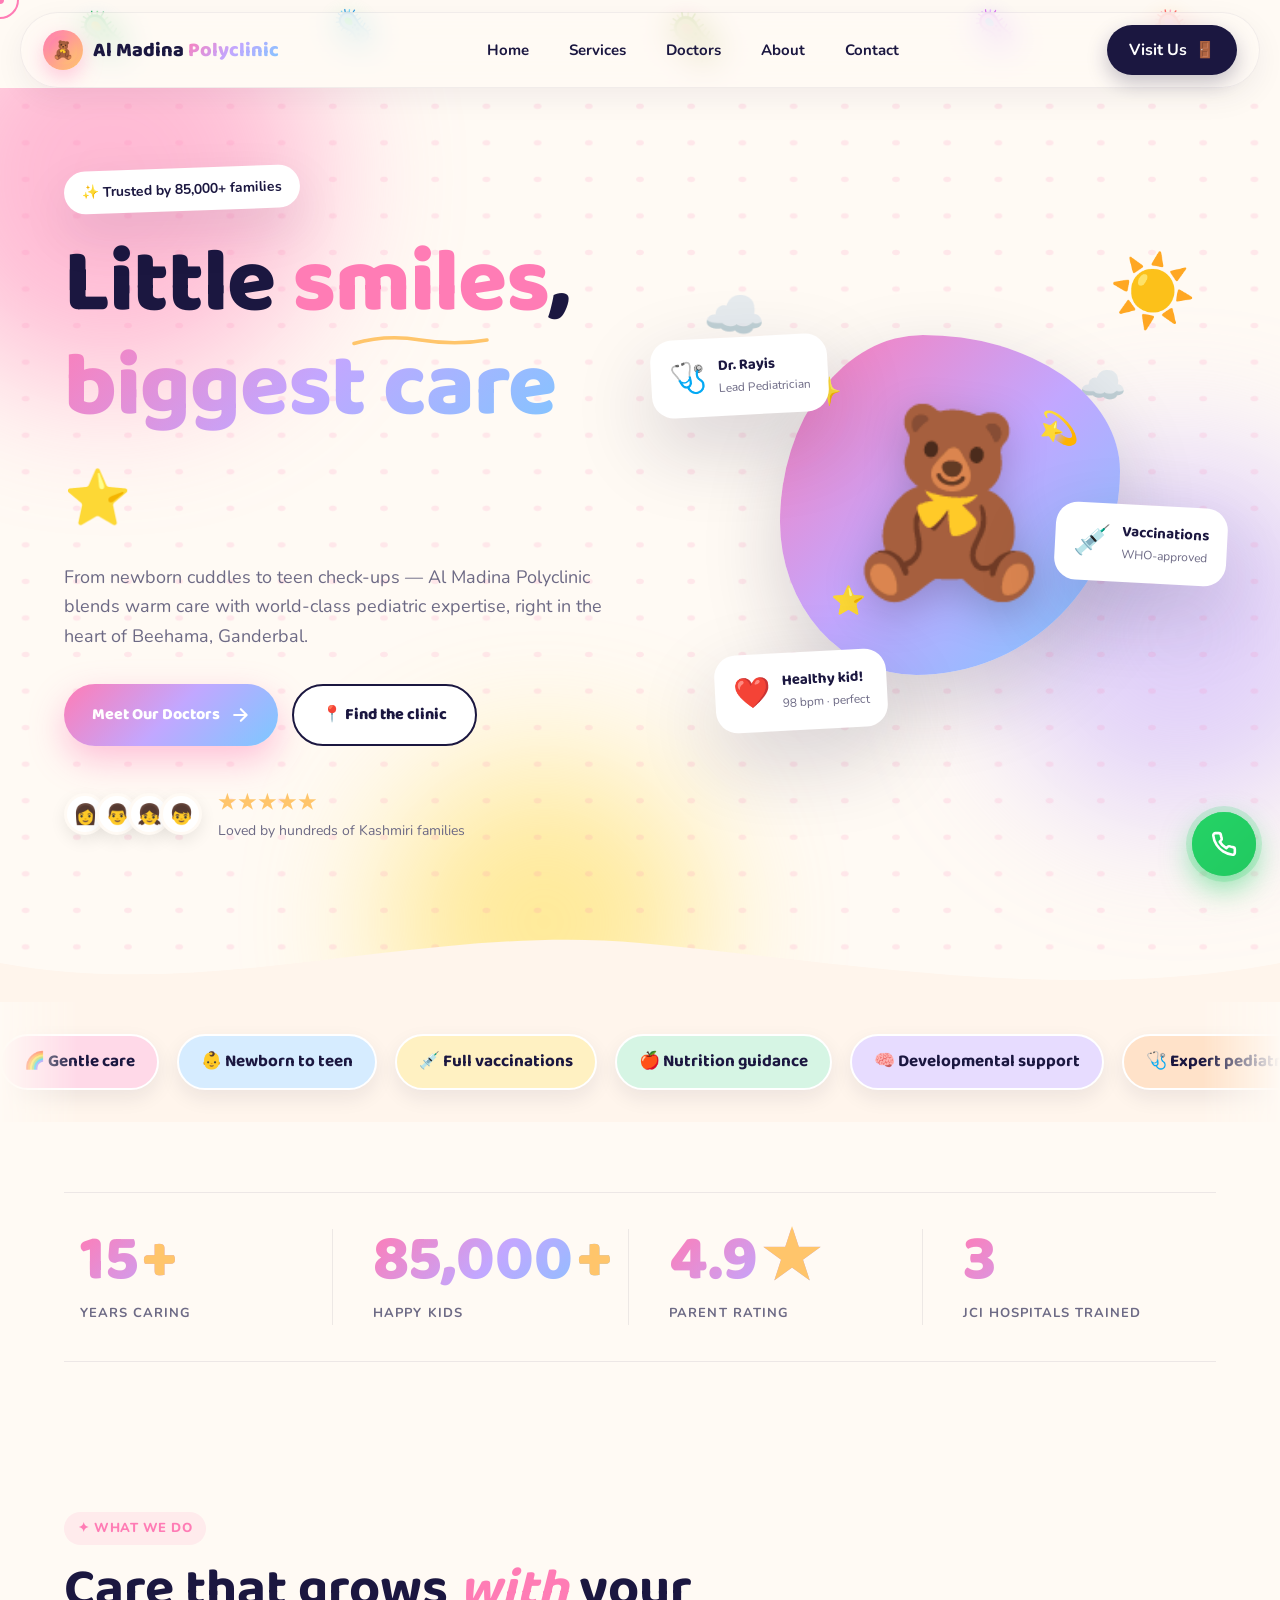
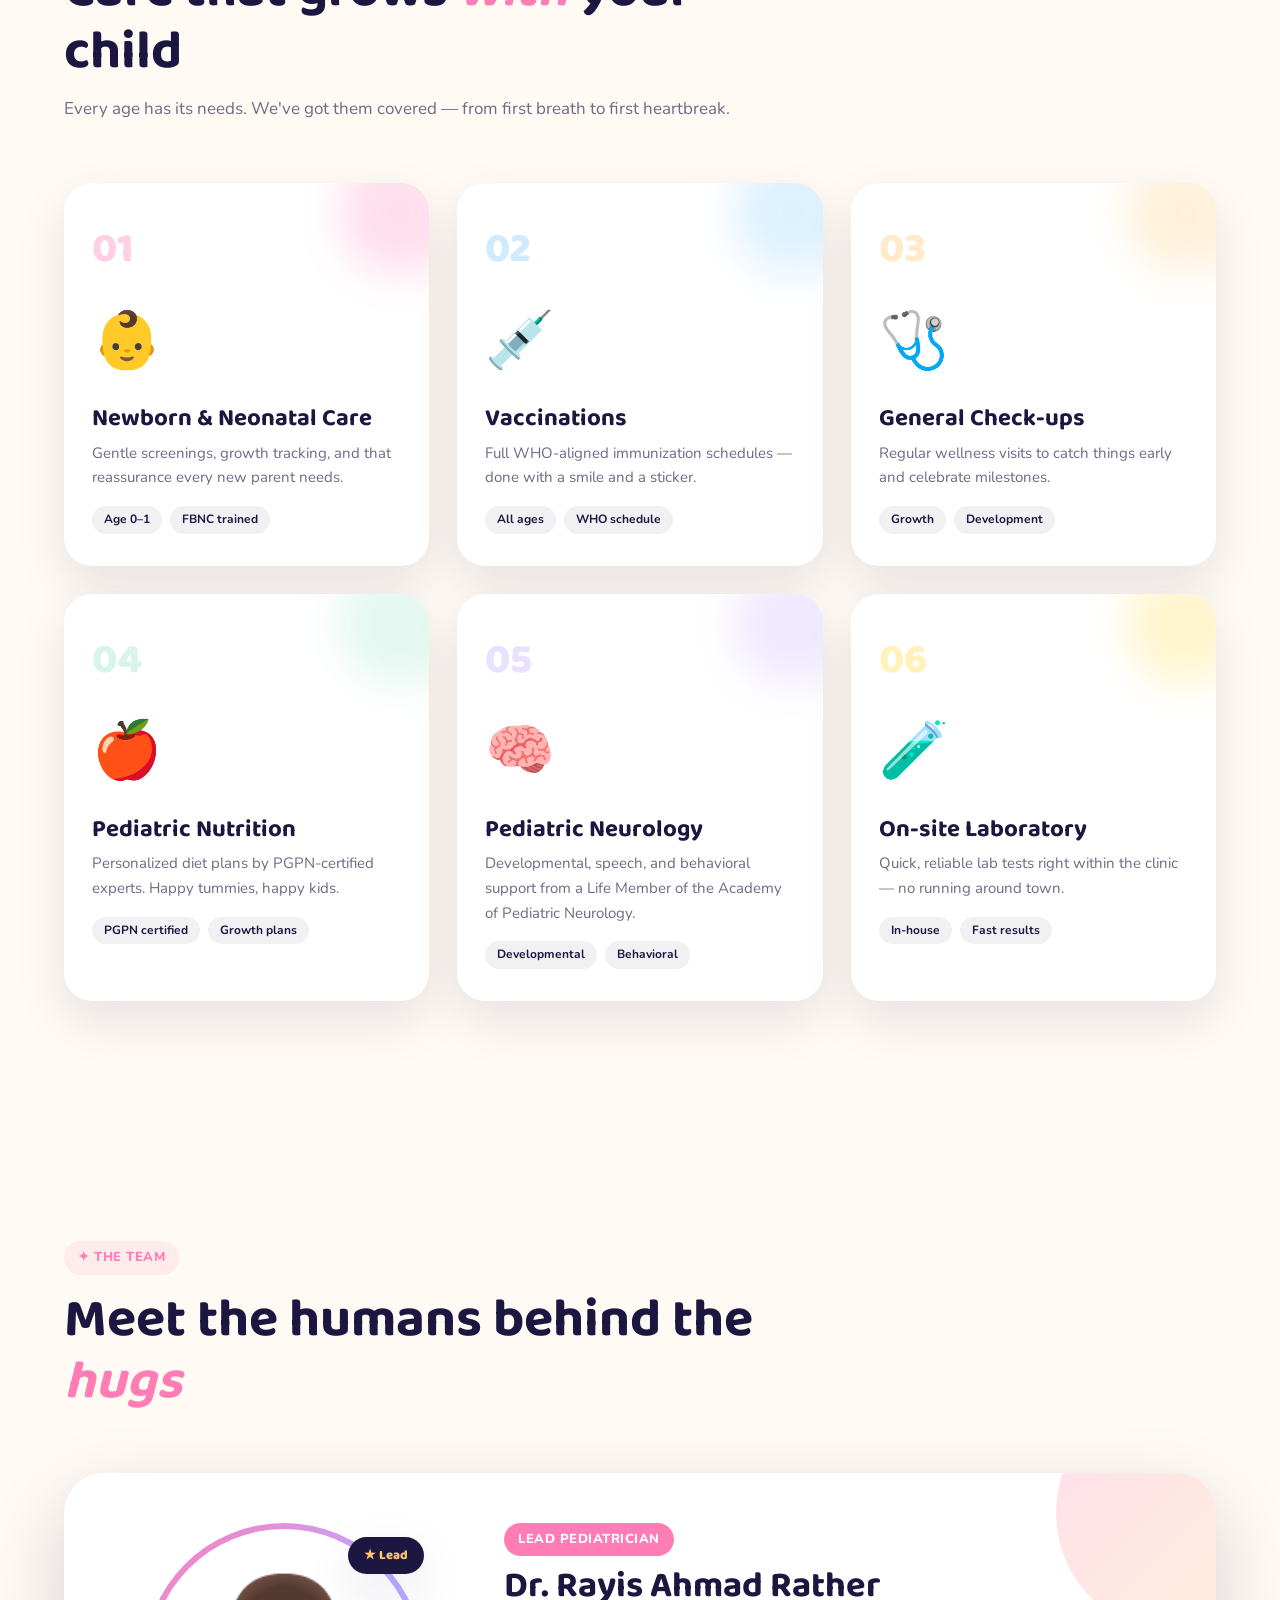
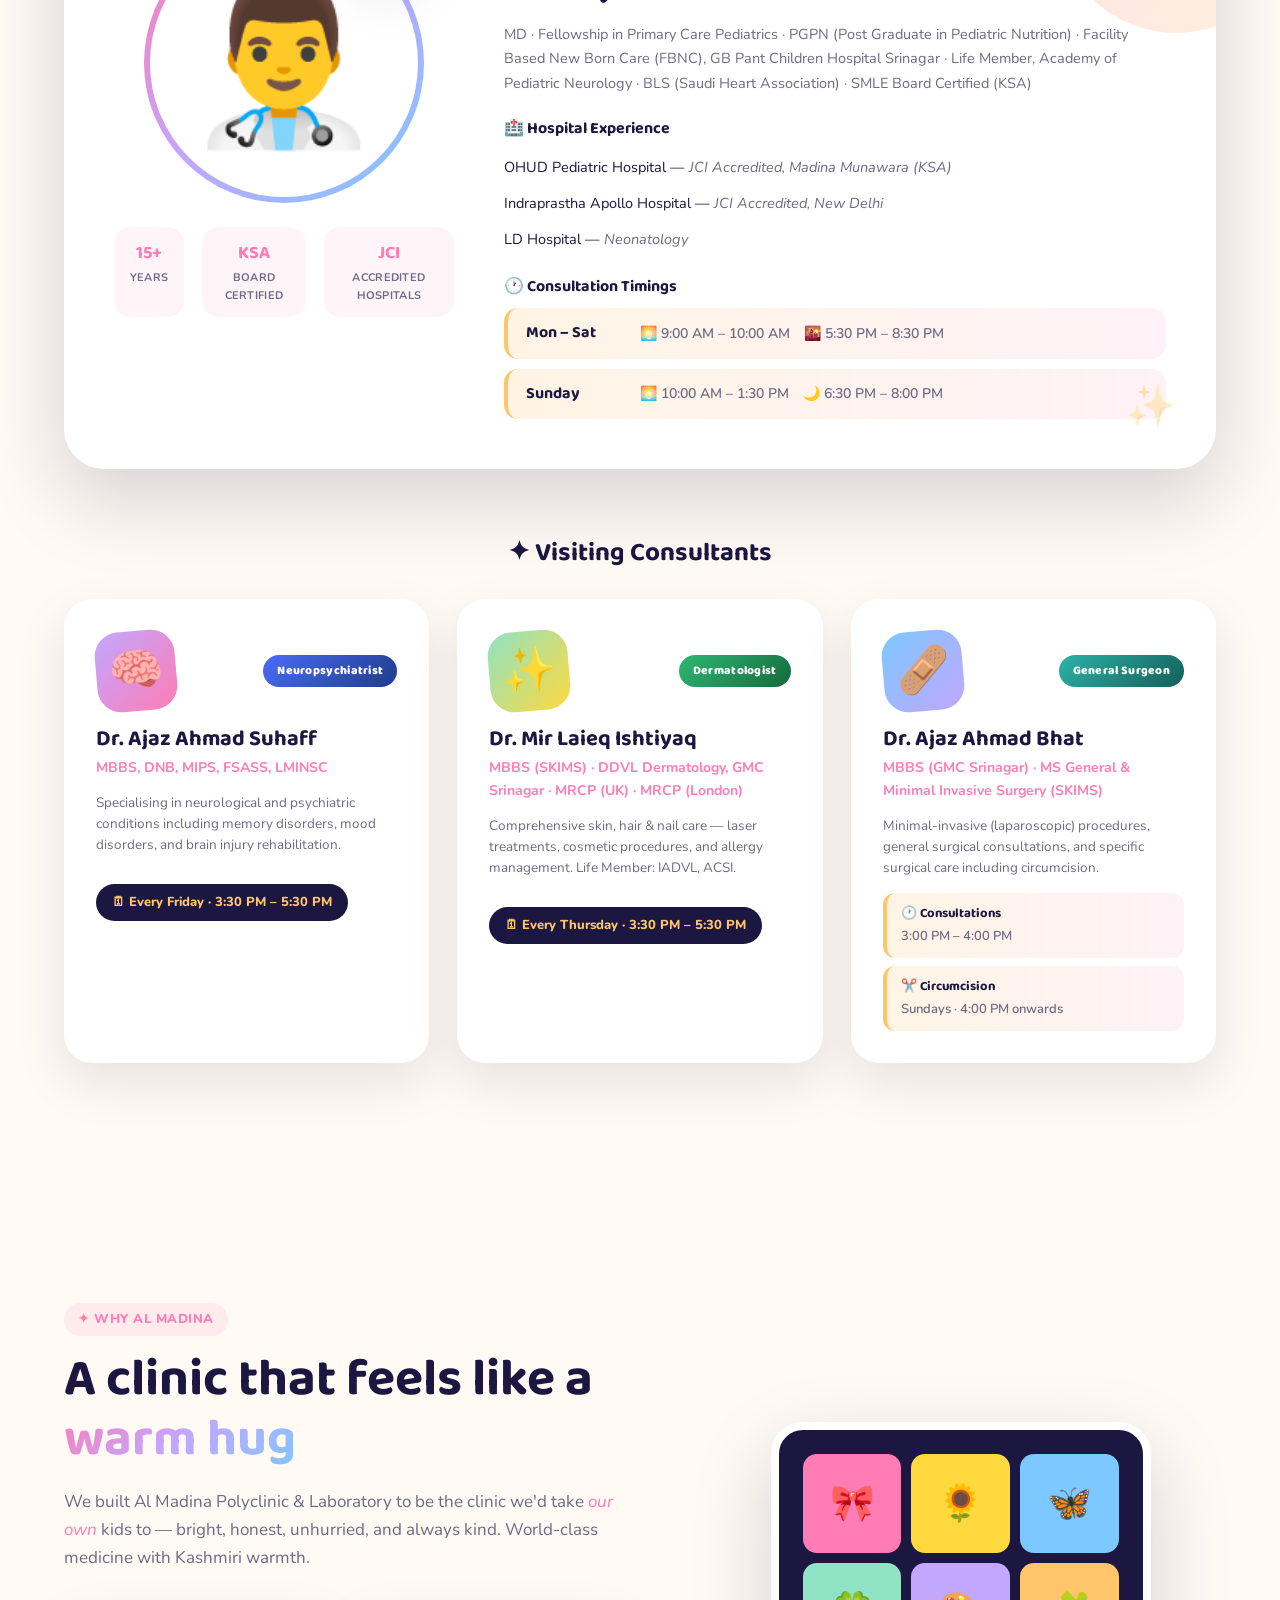
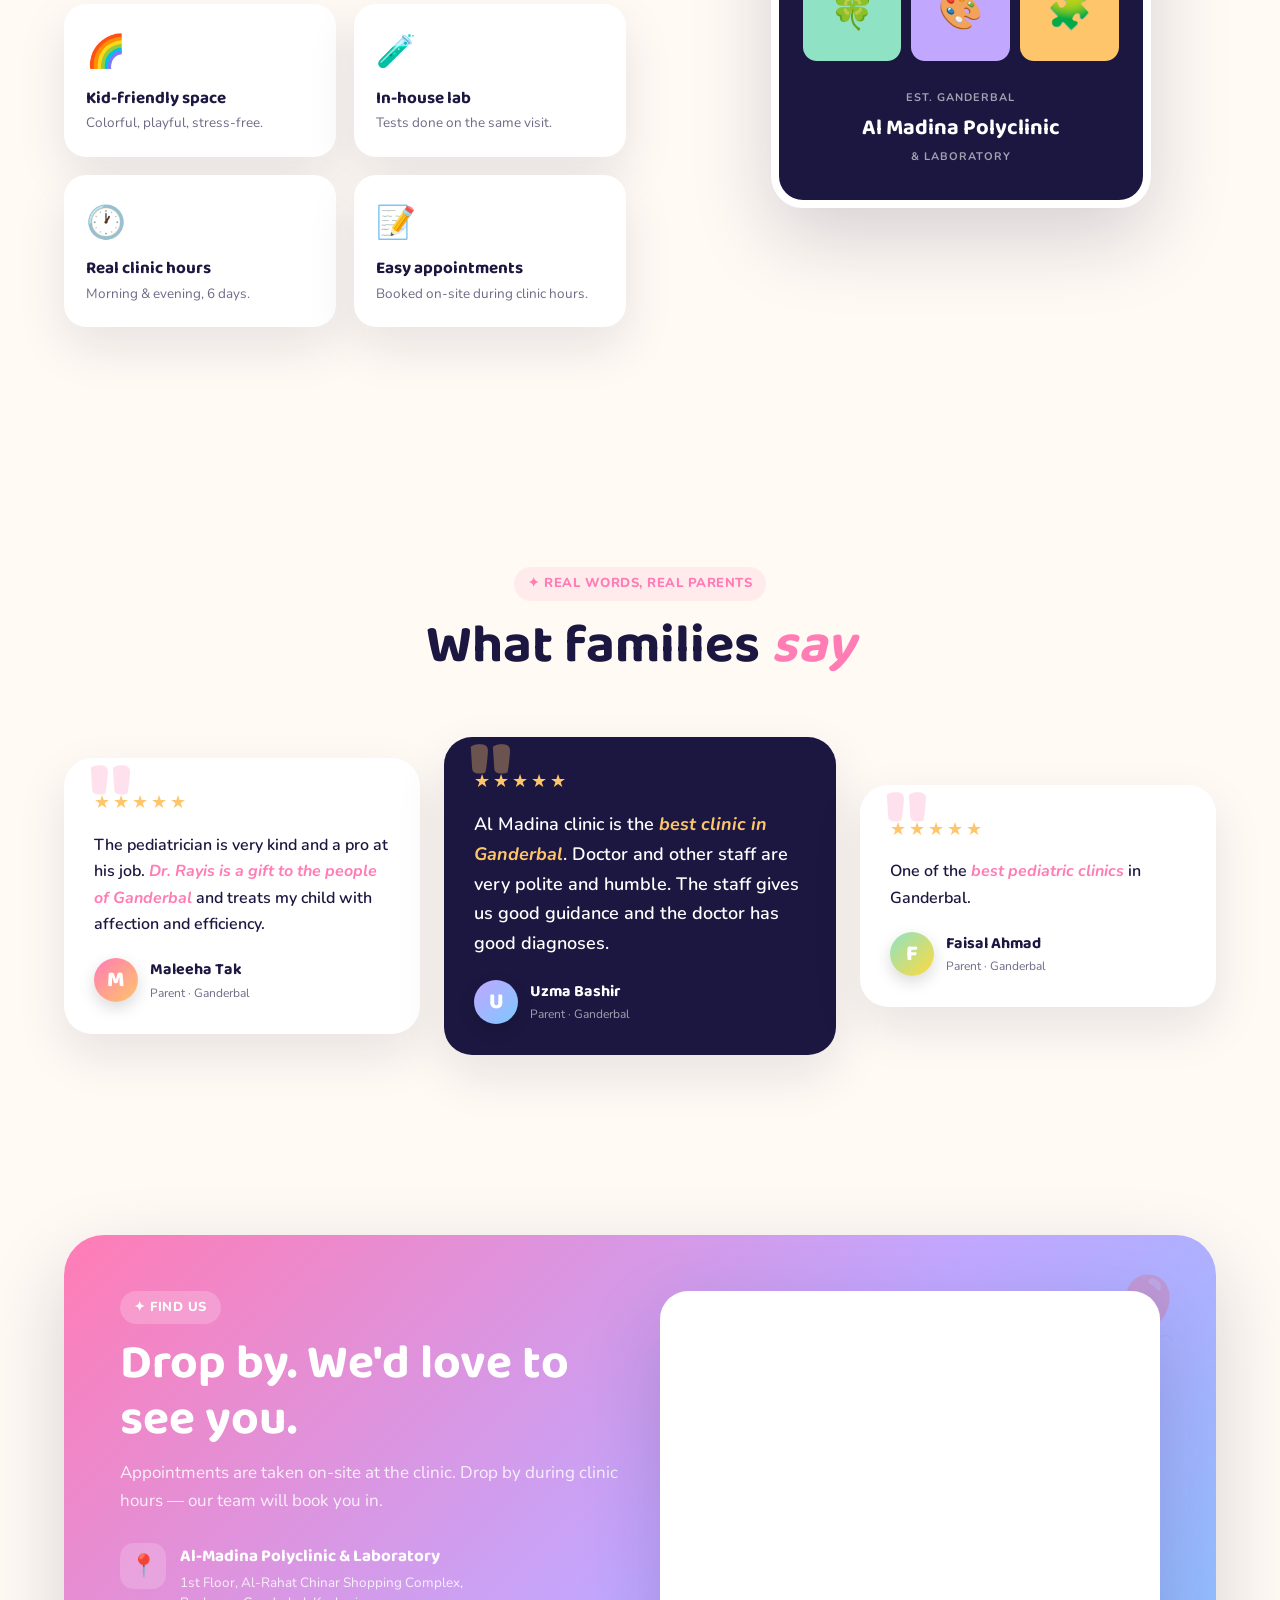
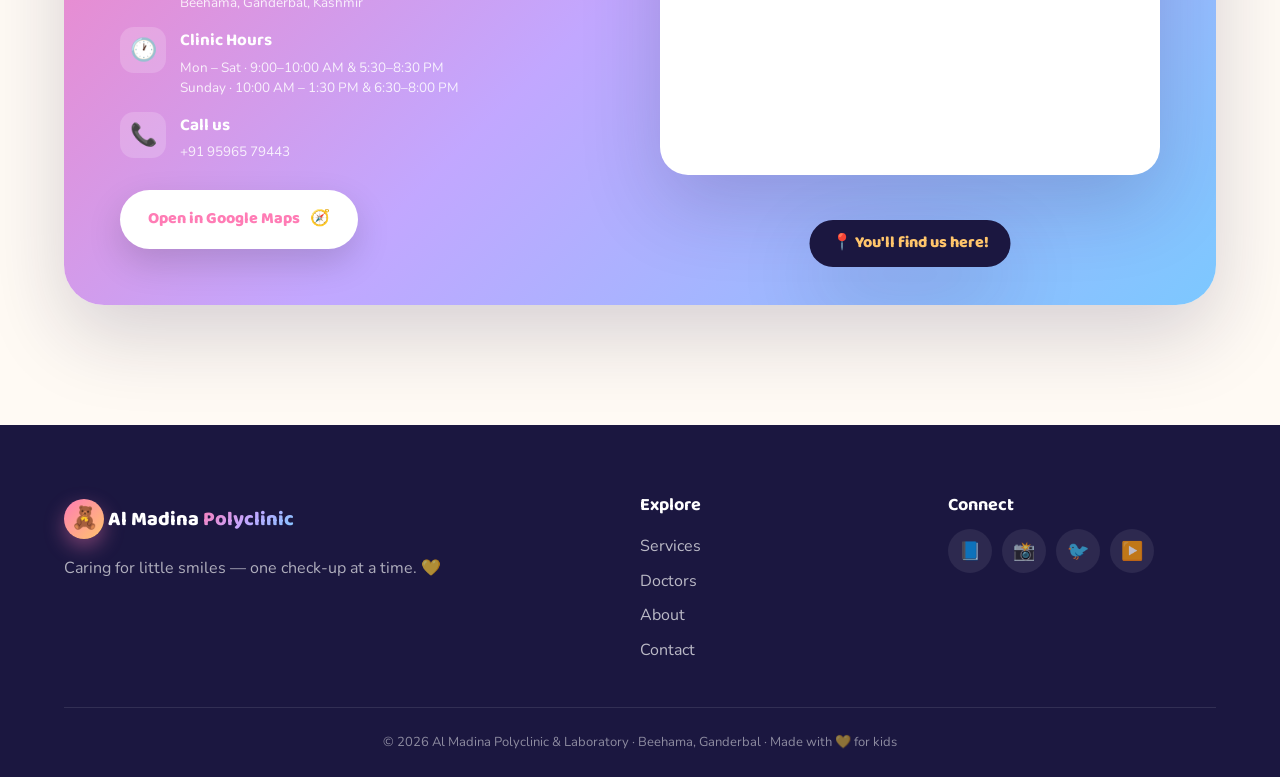
==== commit 77901e7a: "Sync clinic timings across all pages Update index contact block, appointment.js, display.js, and REA" ====
--- a/index.html
+++ b/index.html
@@ -441,7 +441,7 @@
           <span class="c-ico">🕐</span>
           <div>
             <strong>Clinic Hours</strong>
-            <small>Mon – Sat · 9:30–10:30 AM &amp; 4:30–6:30 PM<br>Sunday · 10:00 AM – 1:30 PM</small>
+            <small>Mon – Sat · 9:00–10:00 AM &amp; 5:30–8:30 PM<br>Sunday · 10:00 AM – 1:30 PM &amp; 6:30–8:00 PM</small>
           </div>
         </li>
         <li>
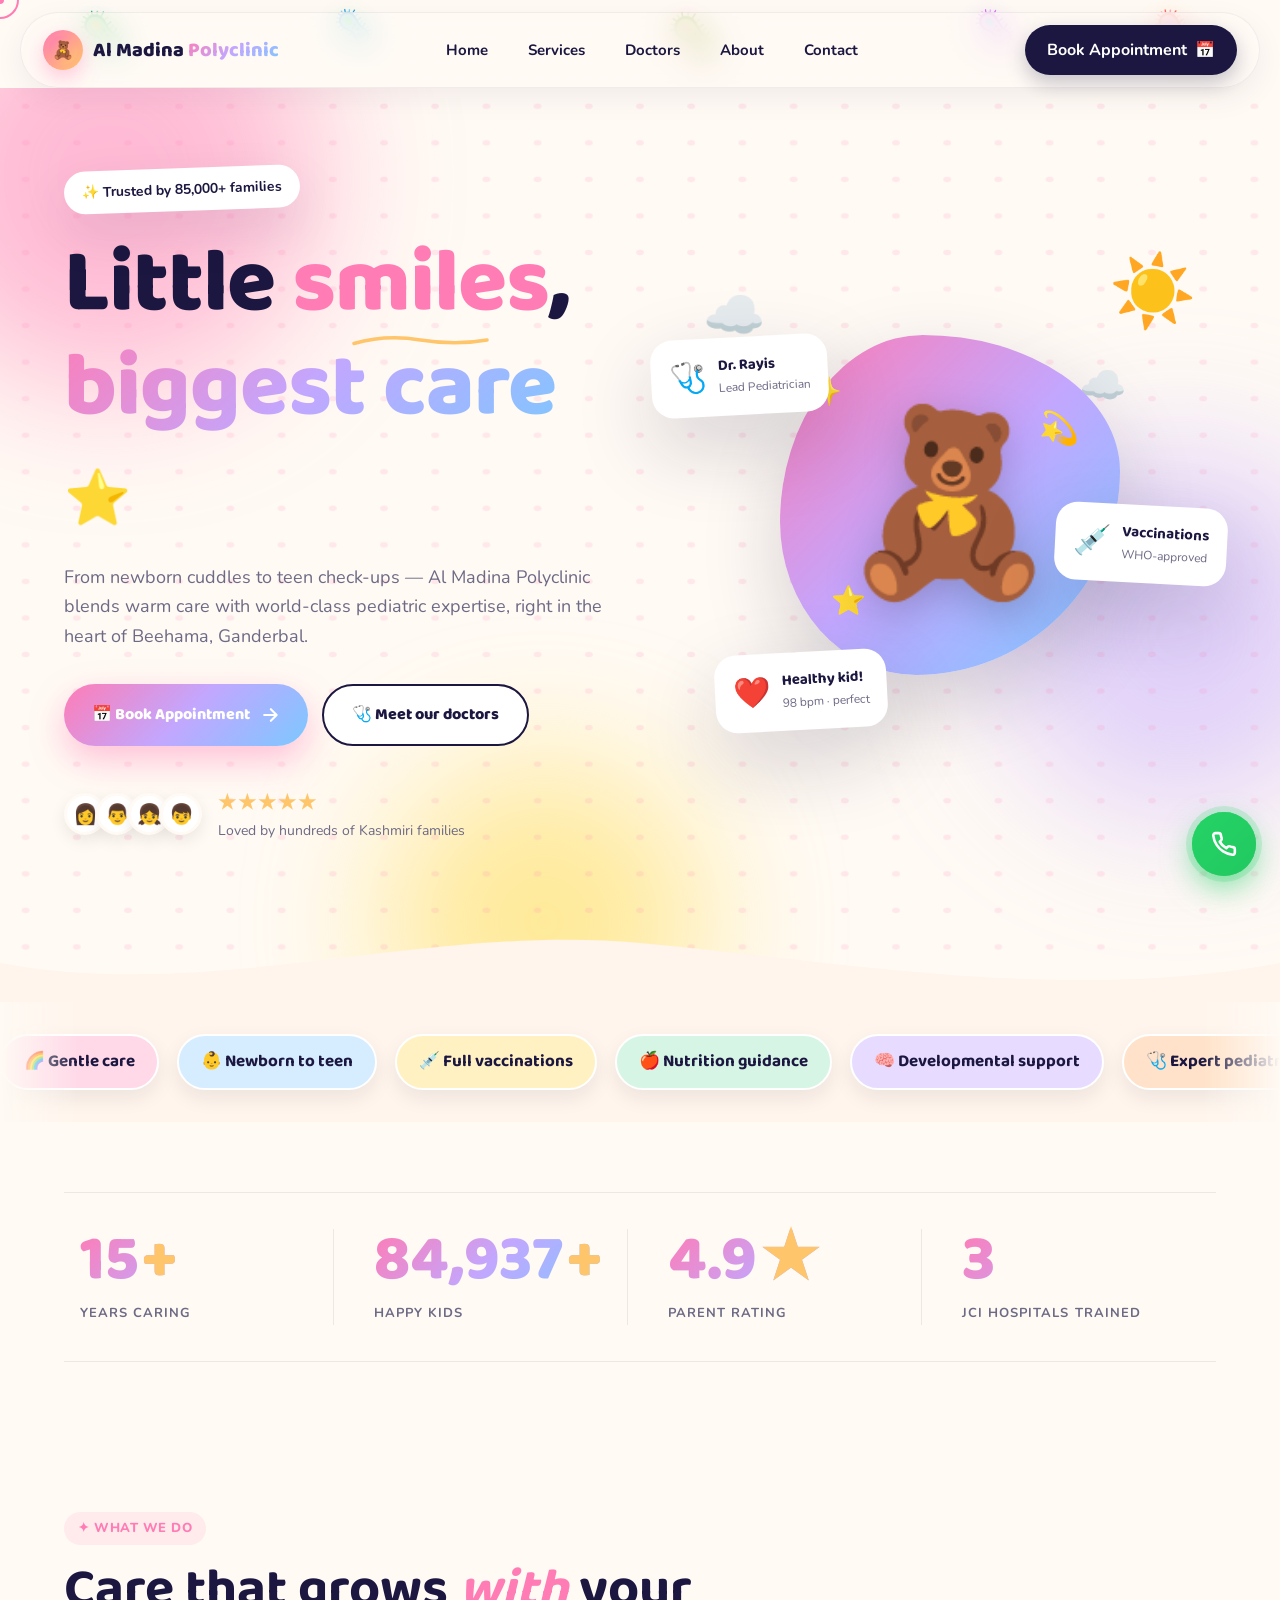
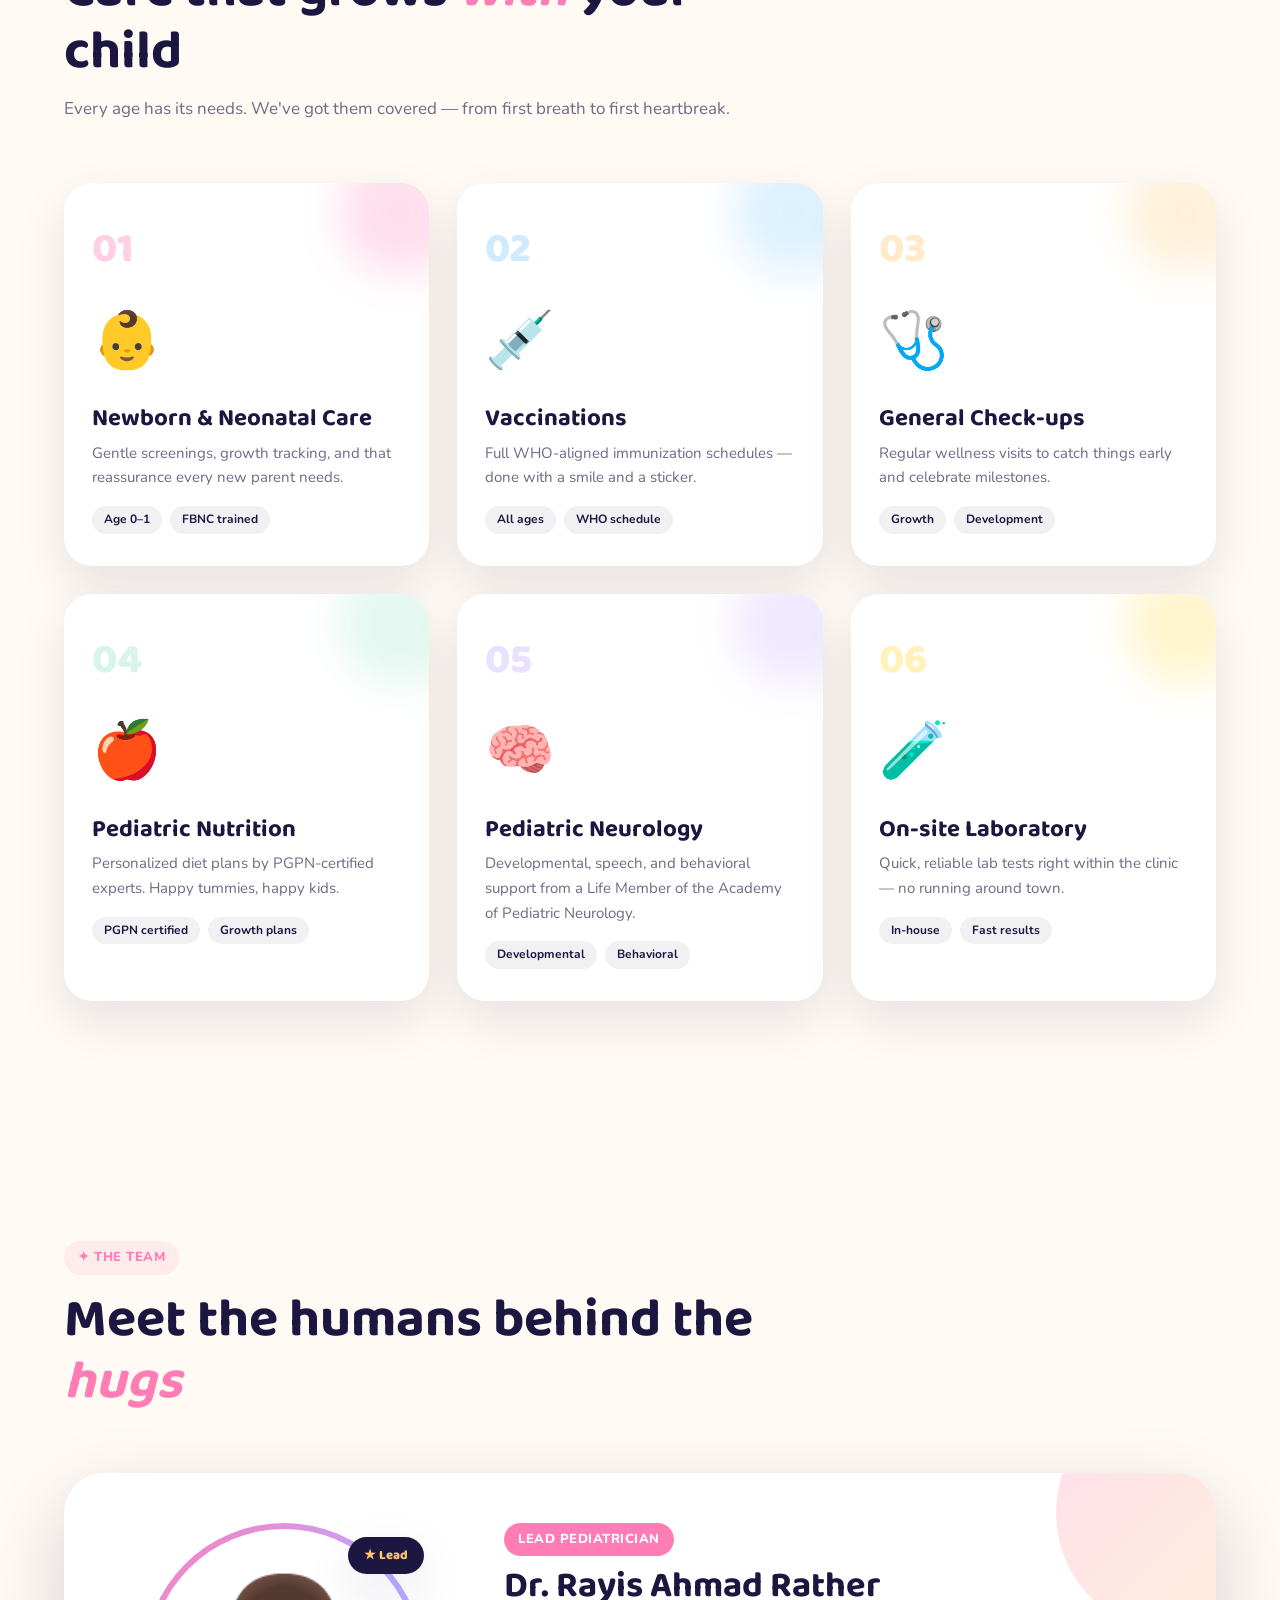
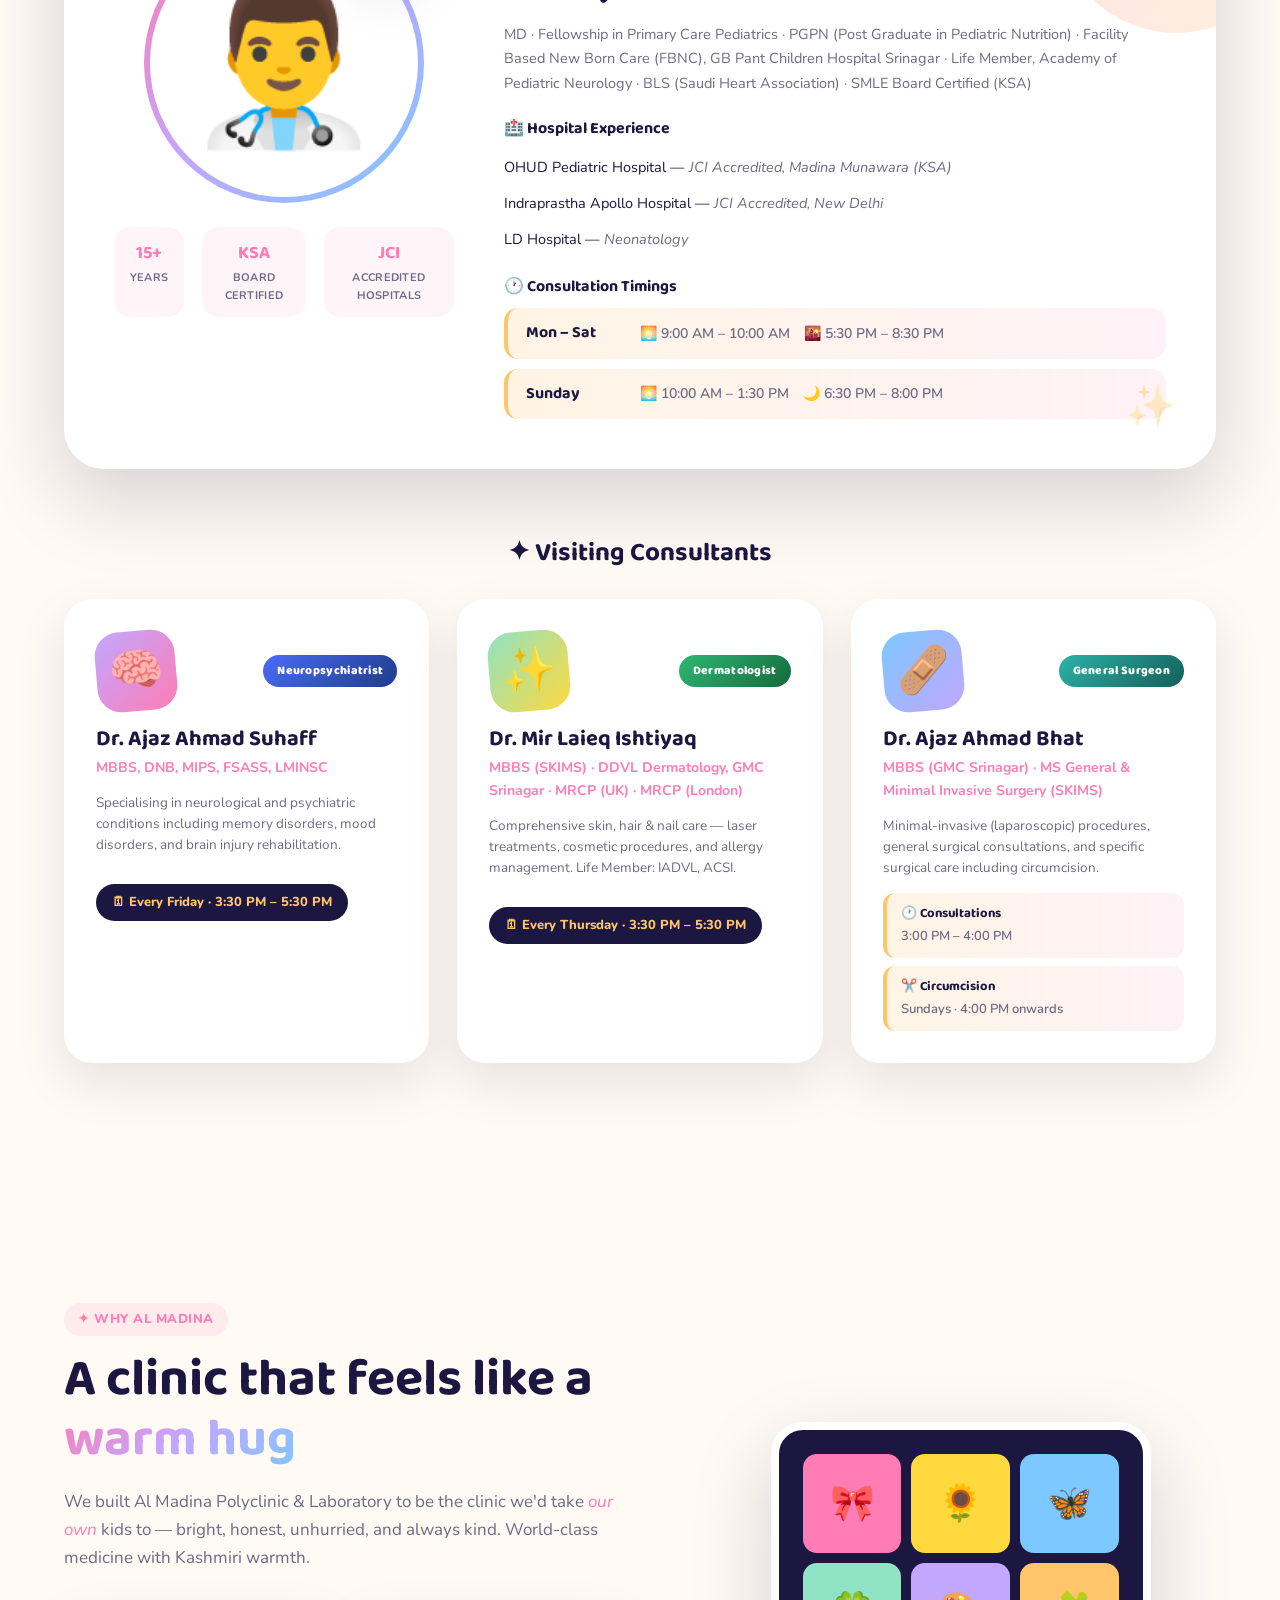
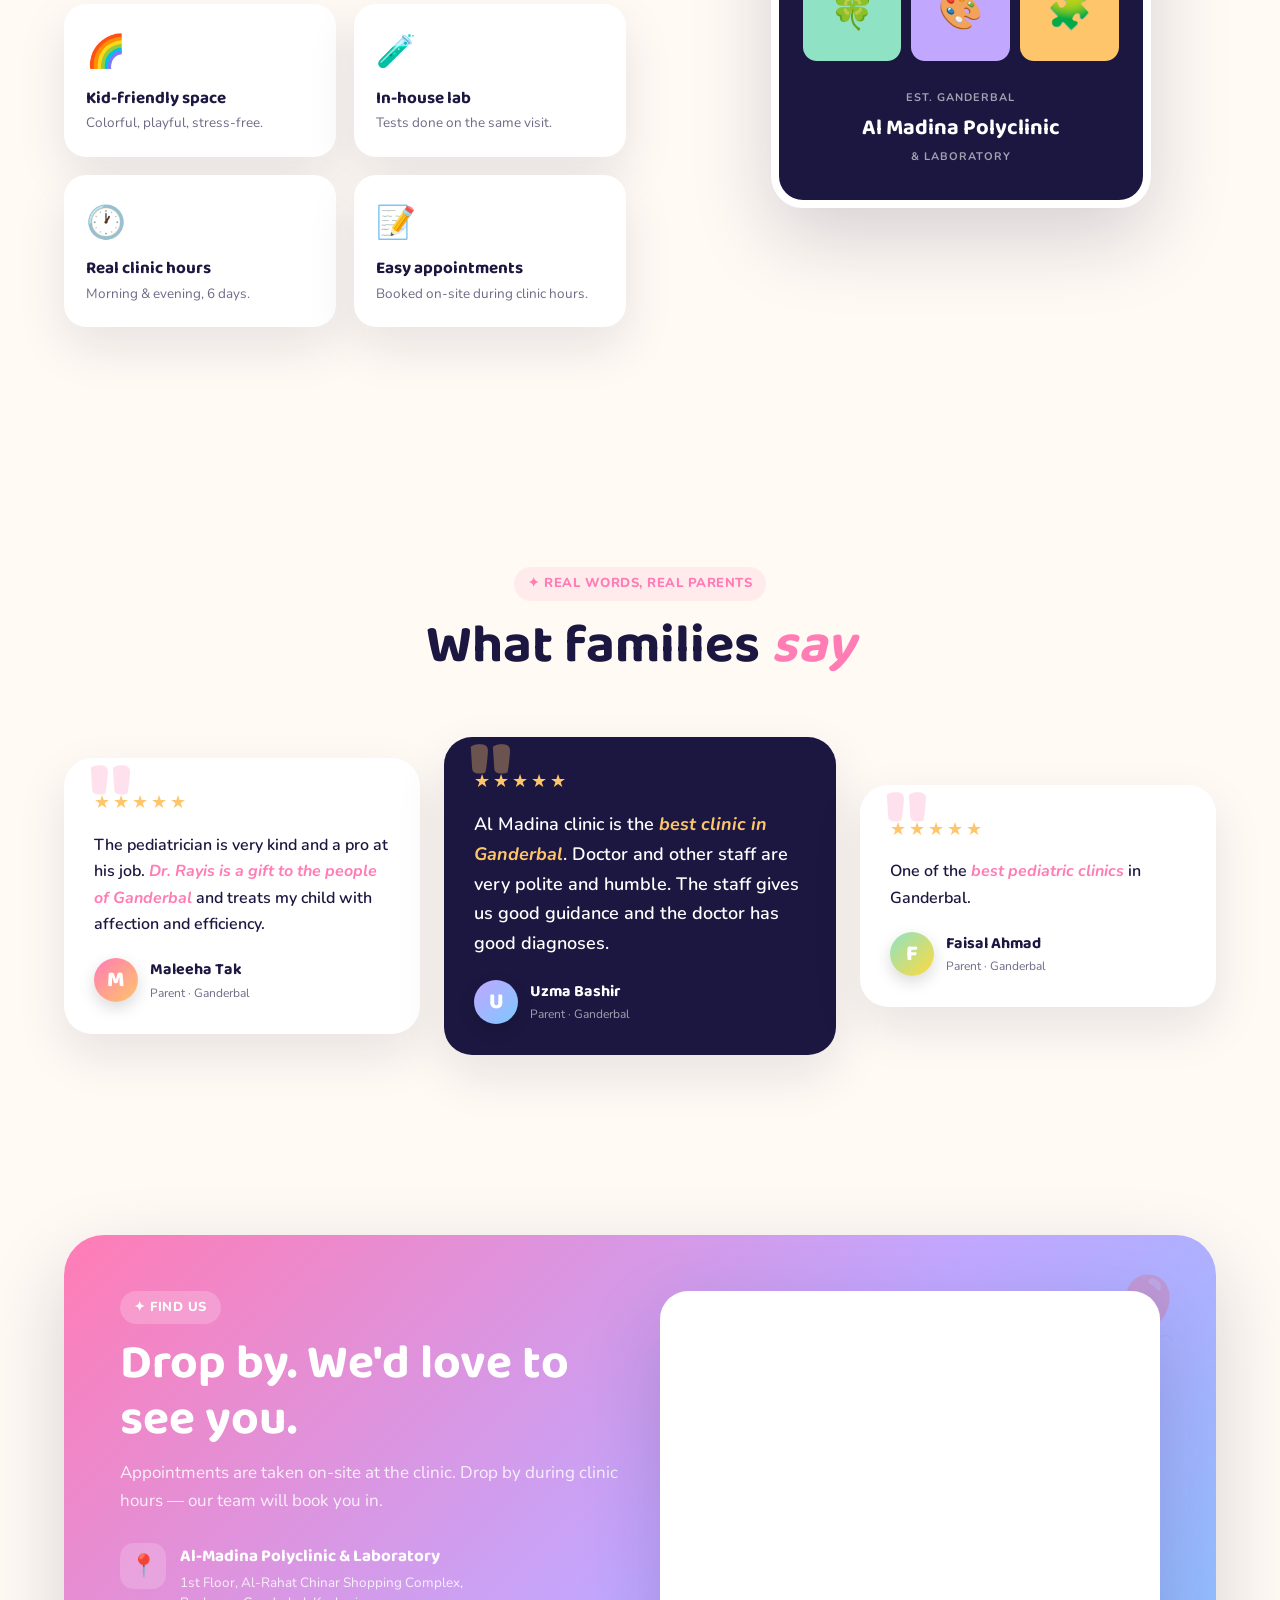
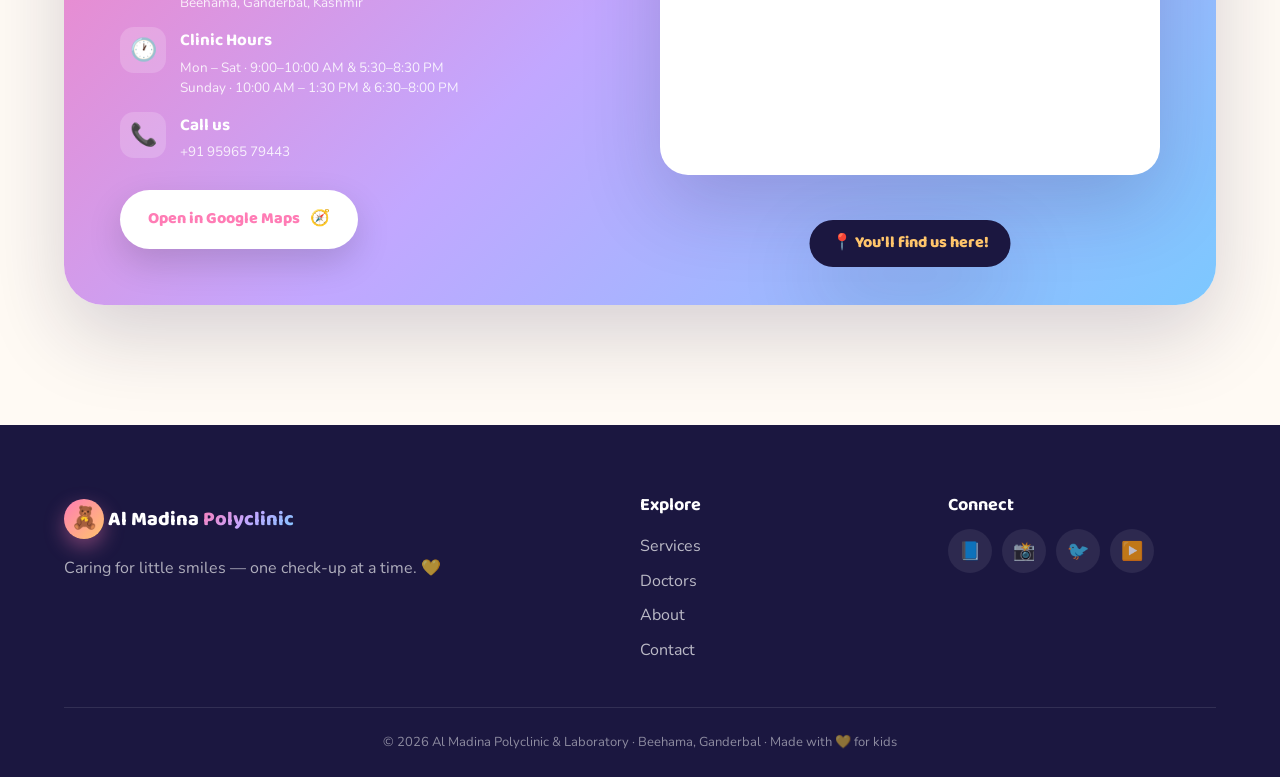
==== commit cc0eaeeb: "Add Book Appointment entry points on homepage Nav button and hero CTA now link to appointment.html s" ====
--- a/index.html
+++ b/index.html
@@ -39,7 +39,7 @@
     <a href="#about">About</a>
     <a href="#contact">Contact</a>
   </nav>
-  <a href="#contact" class="pill-btn nav-cta"><span>Visit Us</span> 🚪</a>
+  <a href="appointment.html" class="pill-btn nav-cta"><span>Book Appointment</span> 📅</a>
   <button class="menu-toggle" aria-label="Menu">☰</button>
 </header>
 
@@ -75,11 +75,11 @@
       <p class="lead">From newborn cuddles to teen check-ups — Al Madina Polyclinic blends warm care with world-class pediatric expertise, right in the heart of Beehama, Ganderbal.</p>
 
       <div class="hero-actions">
-        <a href="#doctors" class="cta-main">
-          <span>Meet Our Doctors</span>
+        <a href="appointment.html" class="cta-main">
+          <span>📅 Book Appointment</span>
           <svg viewBox="0 0 24 24" width="20" height="20"><path d="M5 12h14M13 5l7 7-7 7" stroke="white" stroke-width="2.5" fill="none" stroke-linecap="round" stroke-linejoin="round"/></svg>
         </a>
-        <a href="#contact" class="cta-ghost">📍 Find the clinic</a>
+        <a href="#doctors" class="cta-ghost">🩺 Meet our doctors</a>
       </div>
 
       <div class="trust-row">
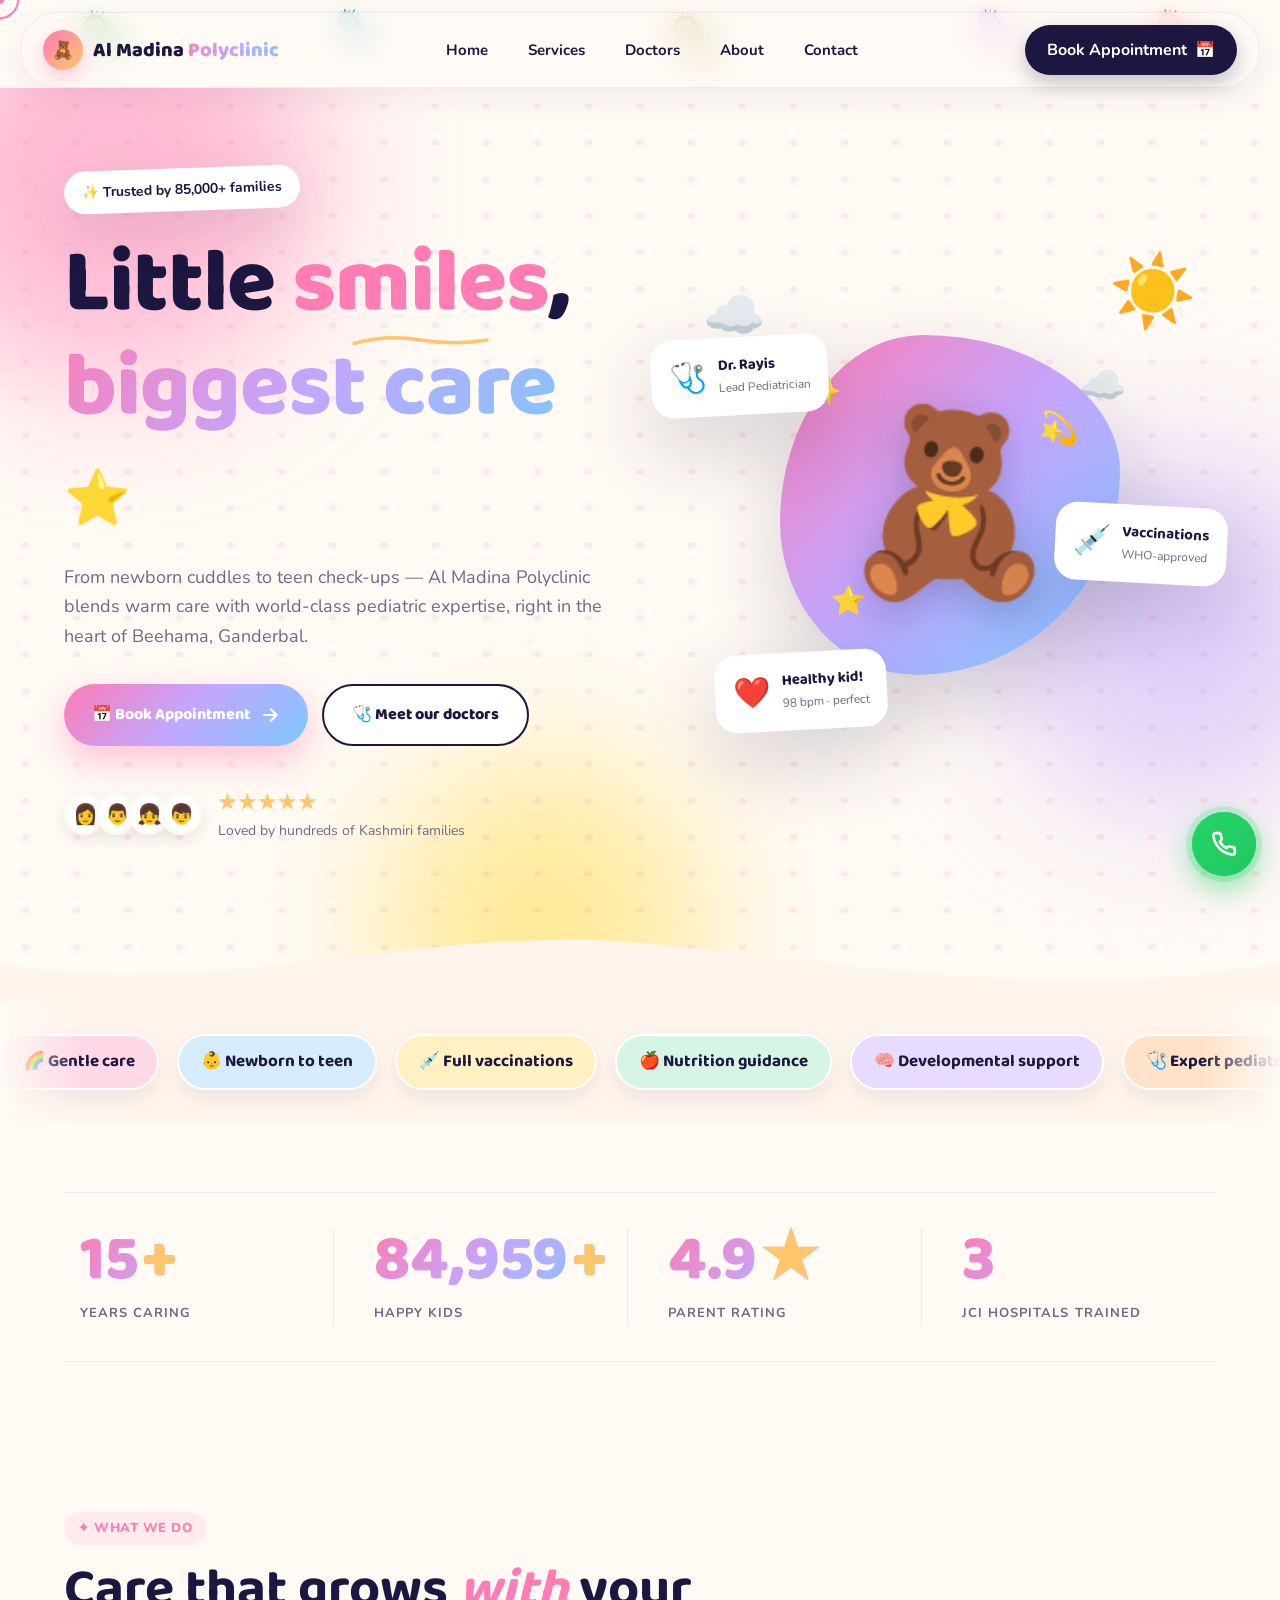
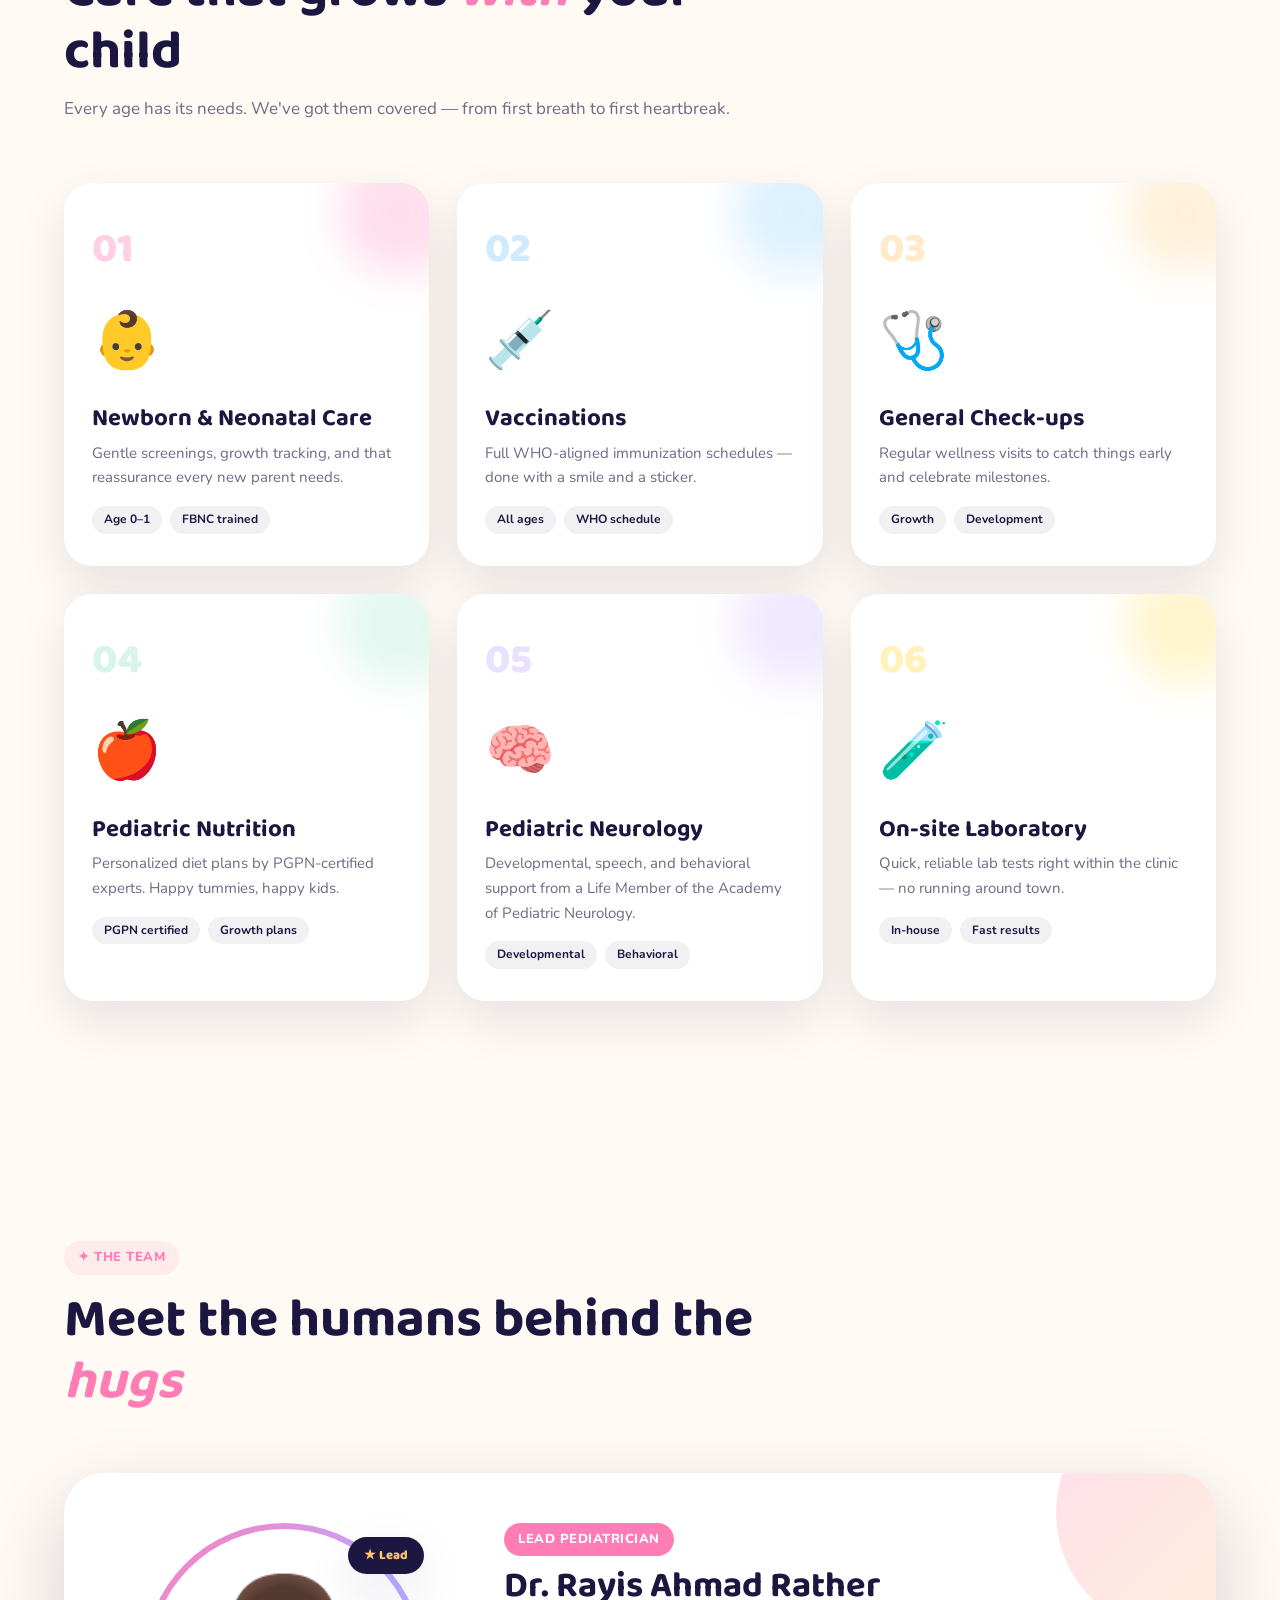
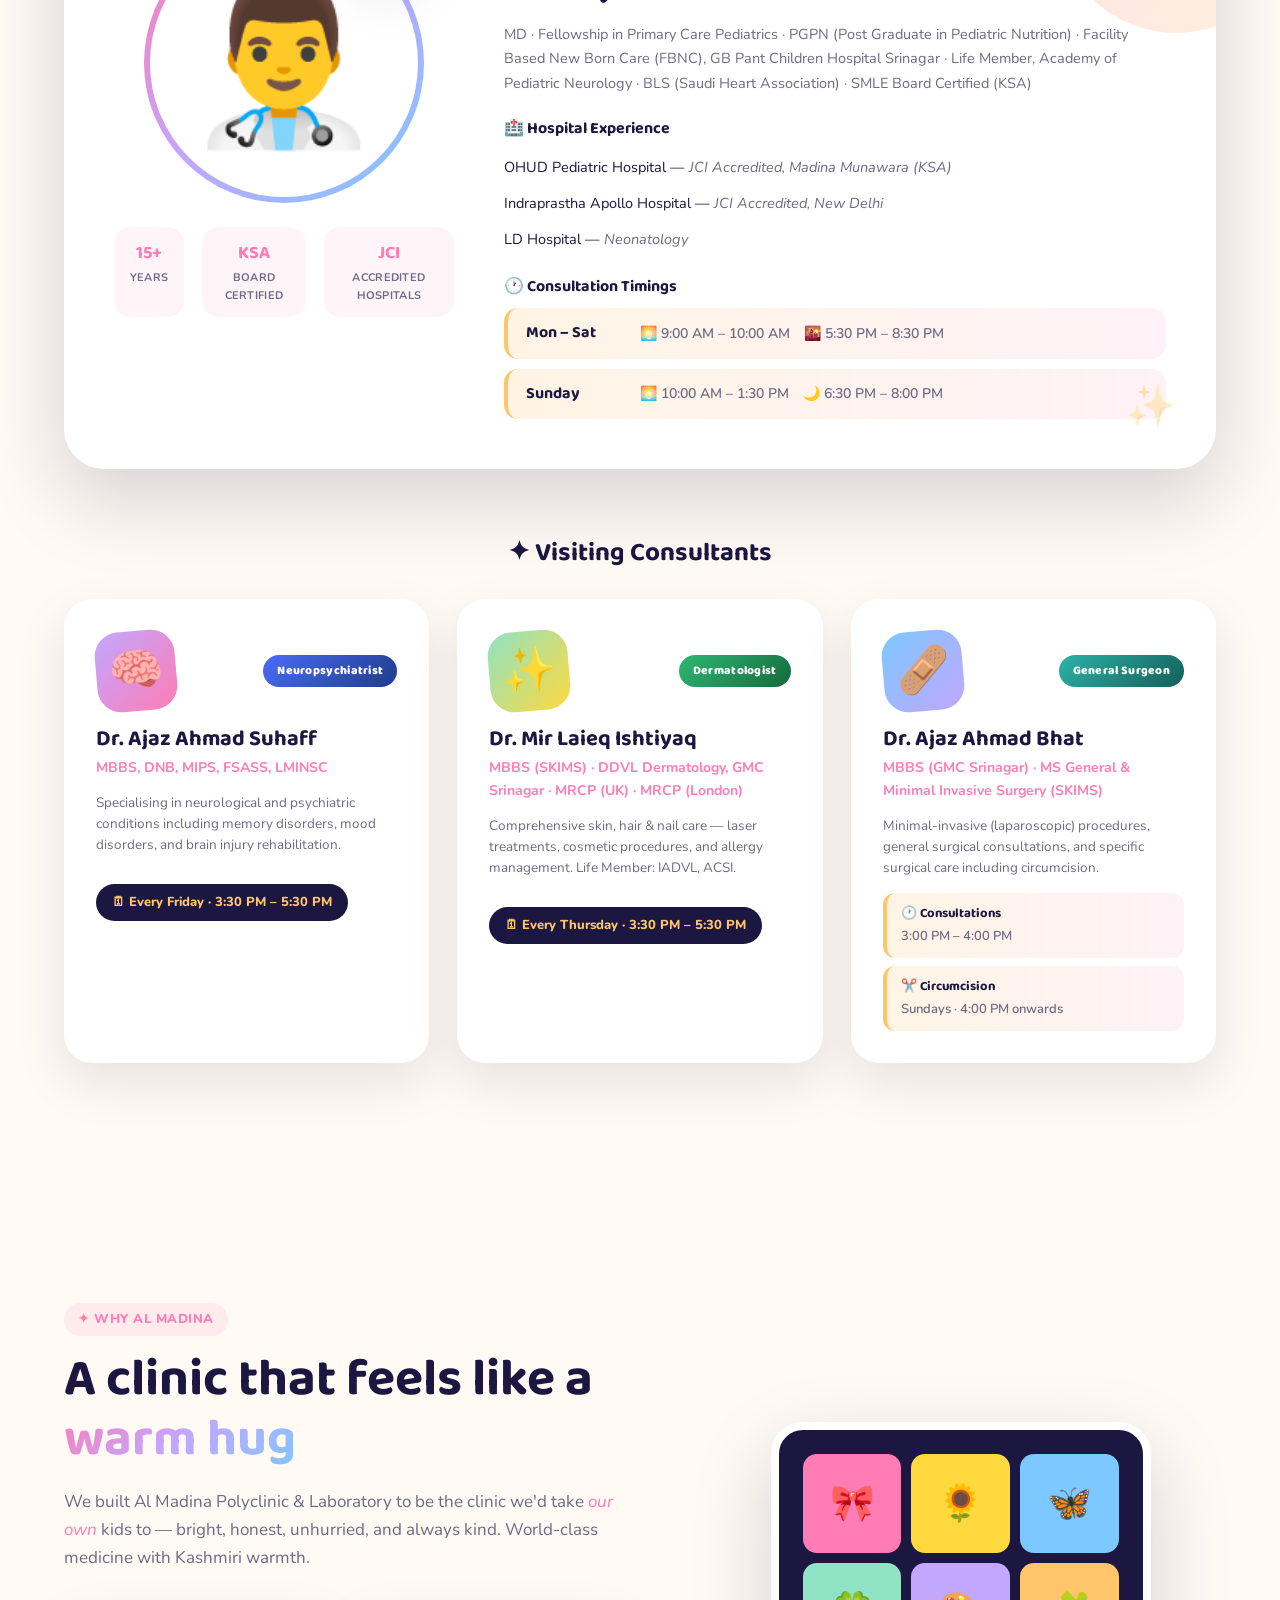
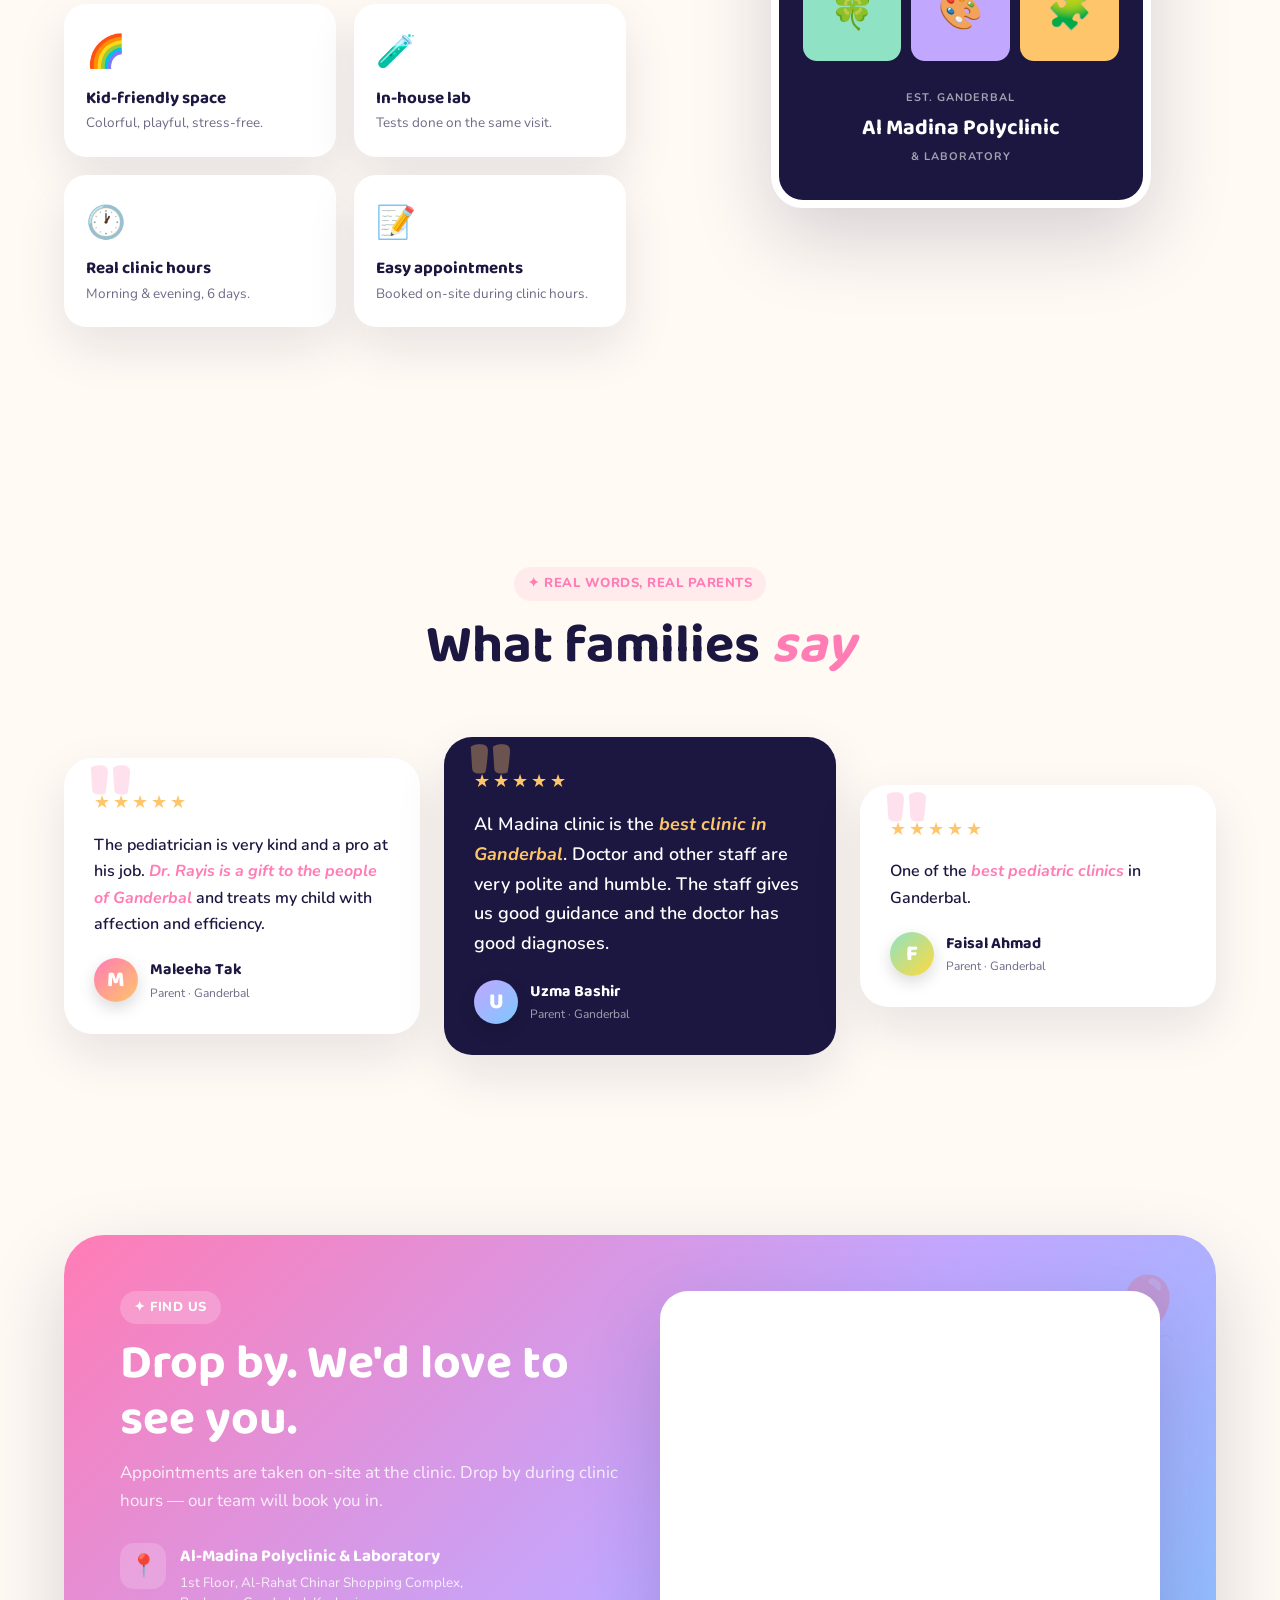
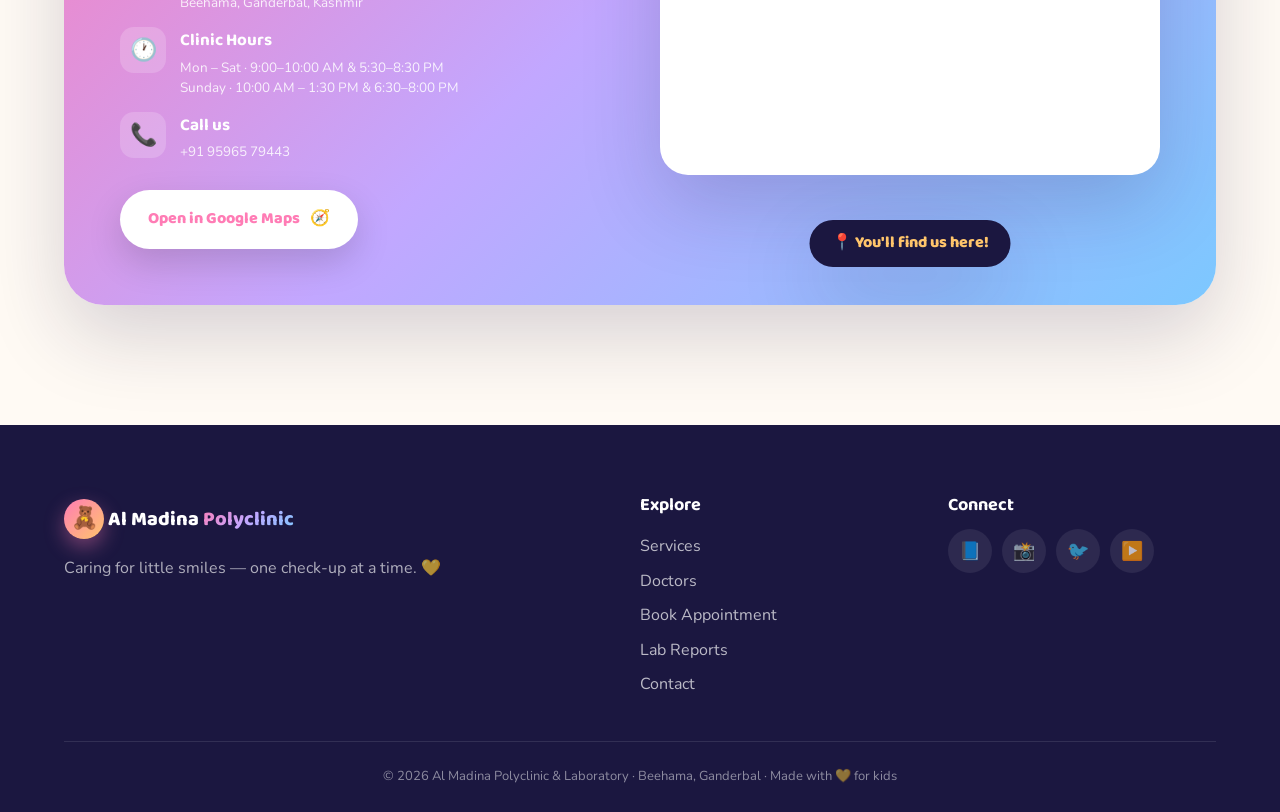
==== commit cccf84f5: "Phase 5: lab reports on Supabase (storage + public download) - Lab tab (staff console) now uploads r" ====
--- a/index.html
+++ b/index.html
@@ -486,7 +486,8 @@
       <h5>Explore</h5>
       <a href="#services">Services</a>
       <a href="#doctors">Doctors</a>
-      <a href="#about">About</a>
+      <a href="appointment.html">Book Appointment</a>
+      <a href="report.html">Lab Reports</a>
       <a href="#contact">Contact</a>
     </div>
     <div>
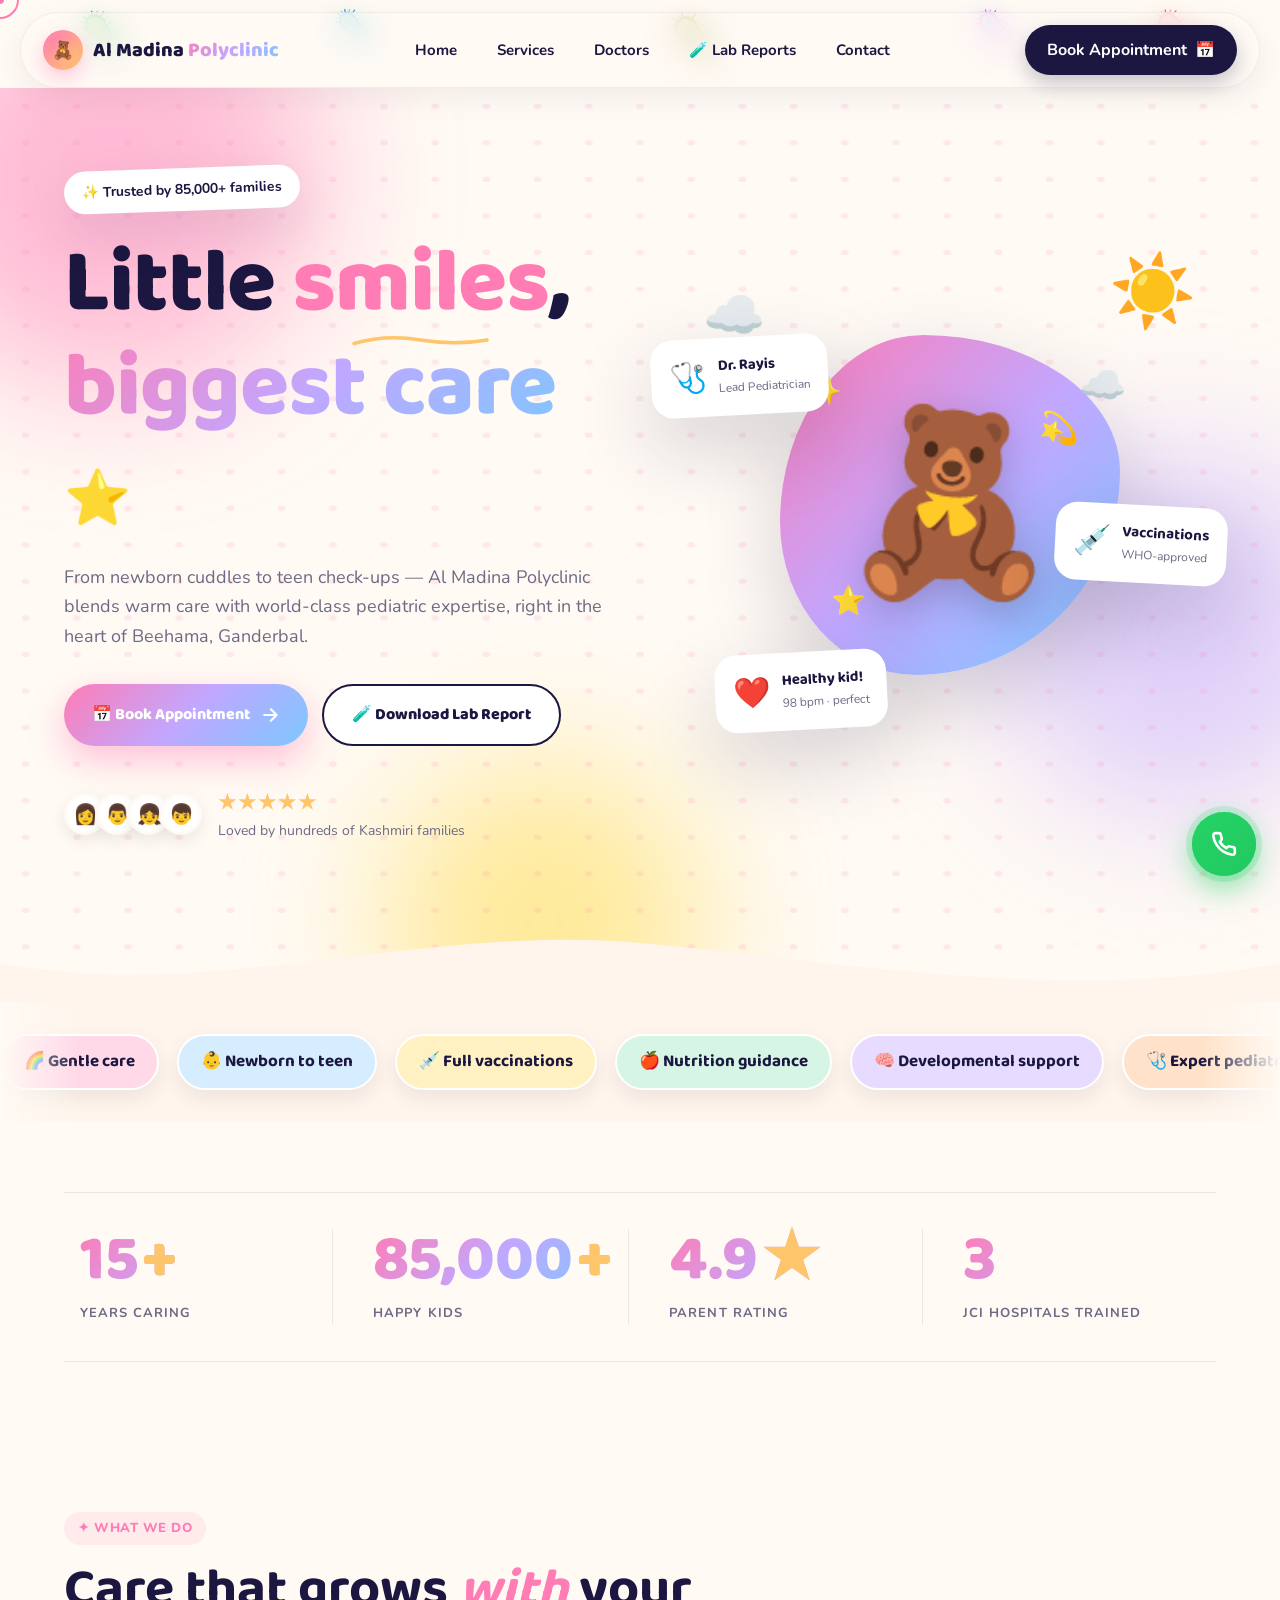
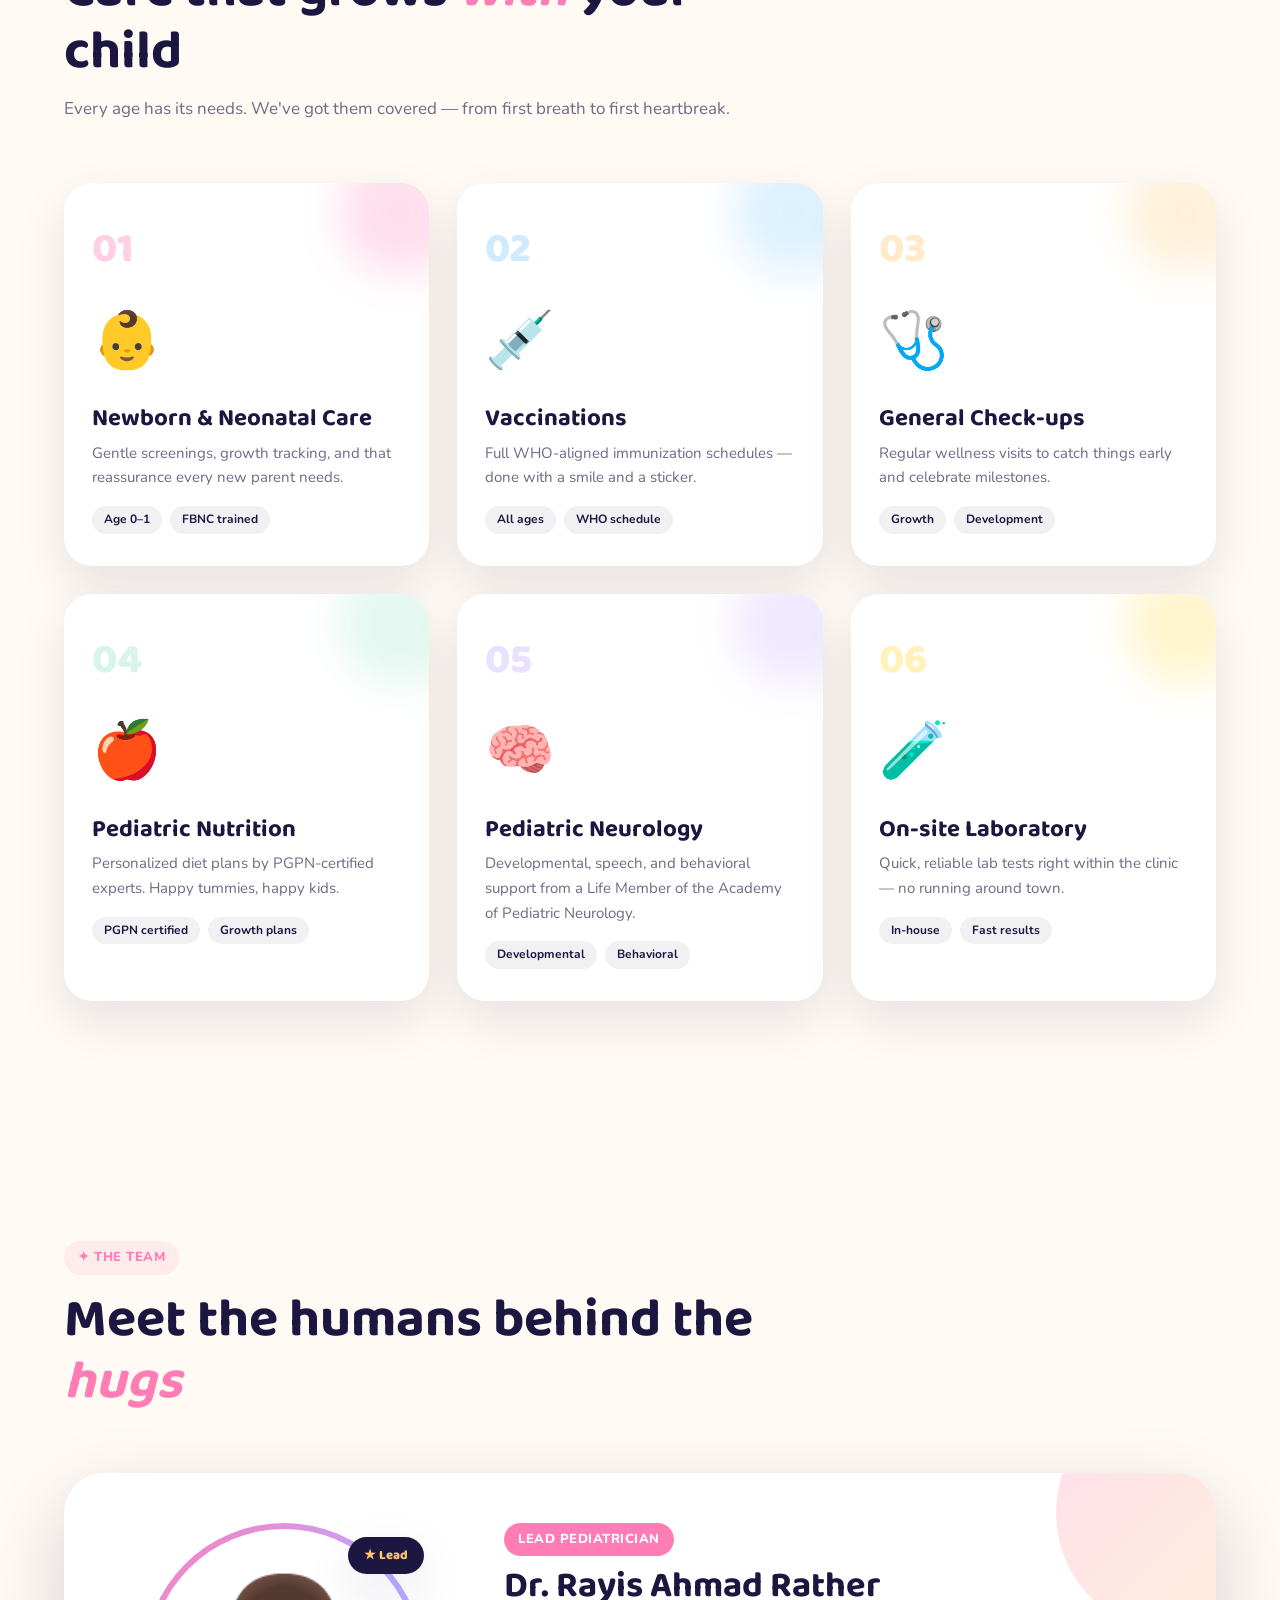
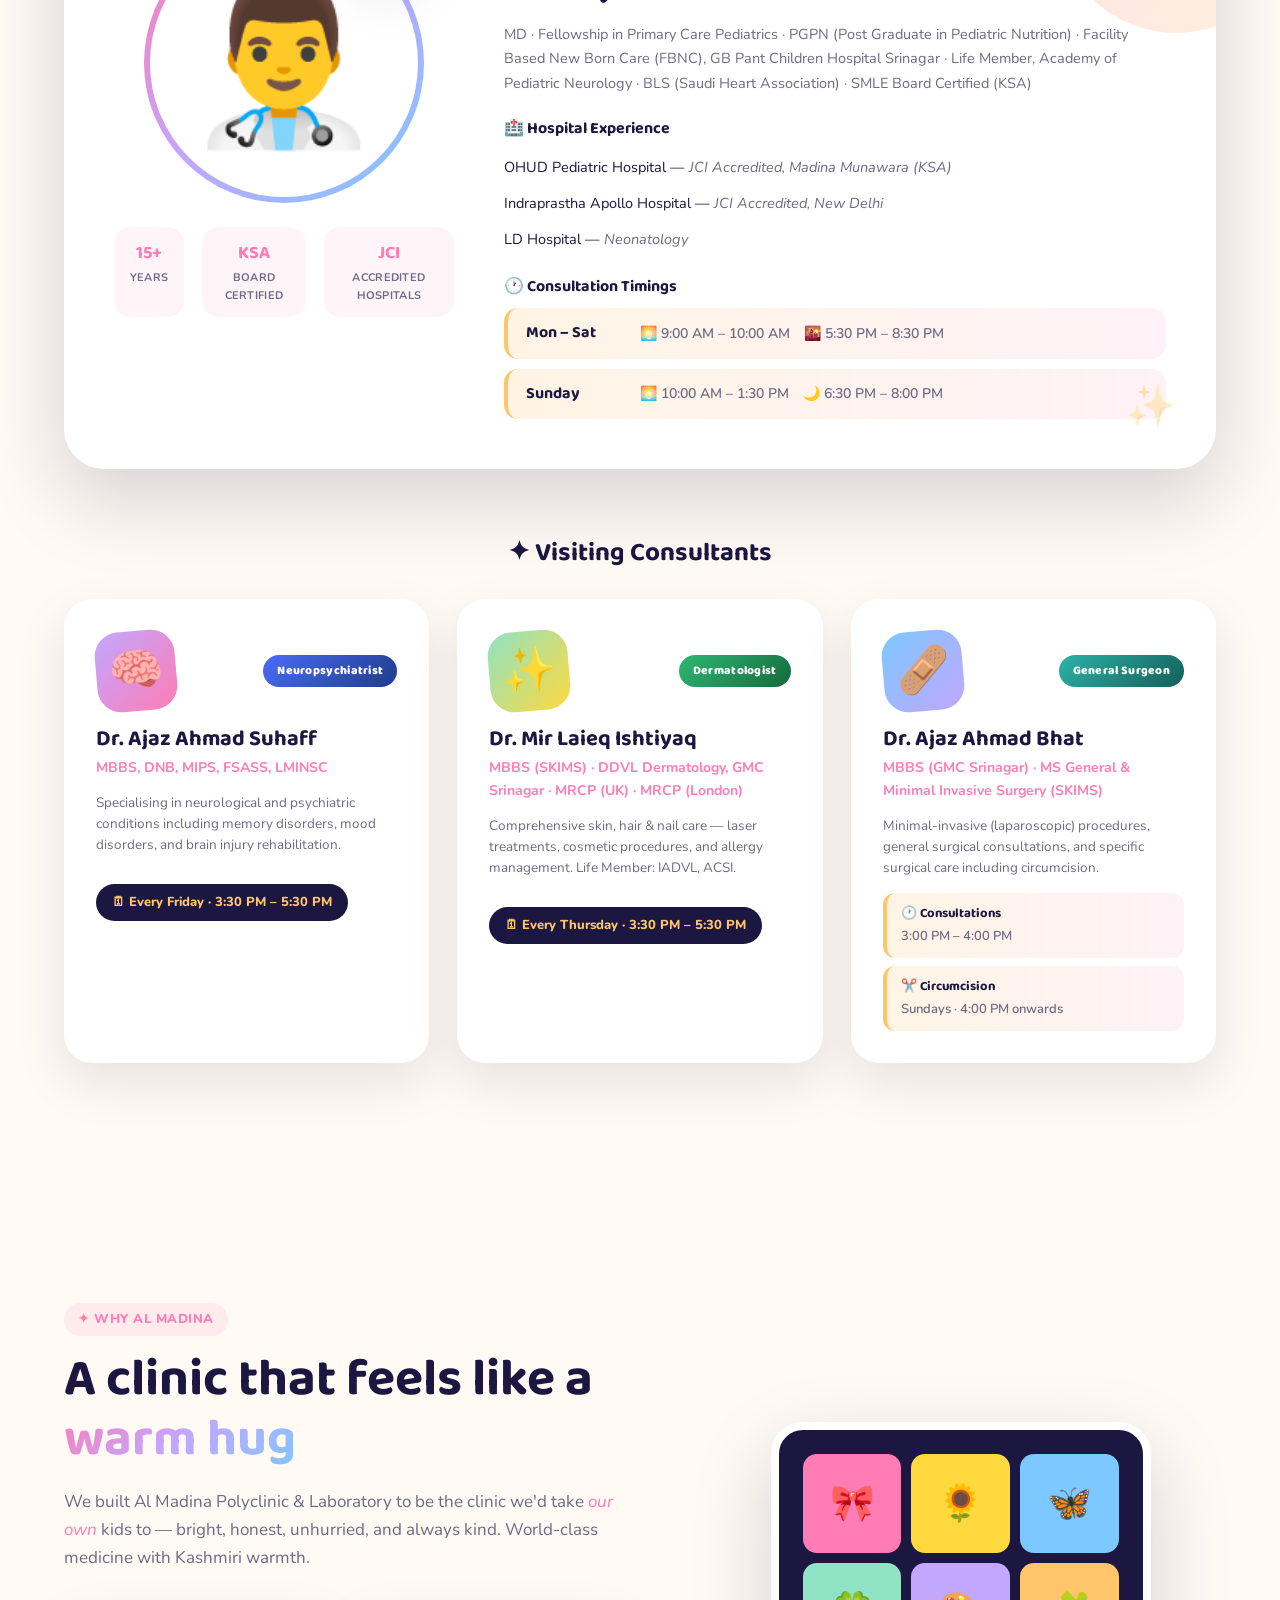
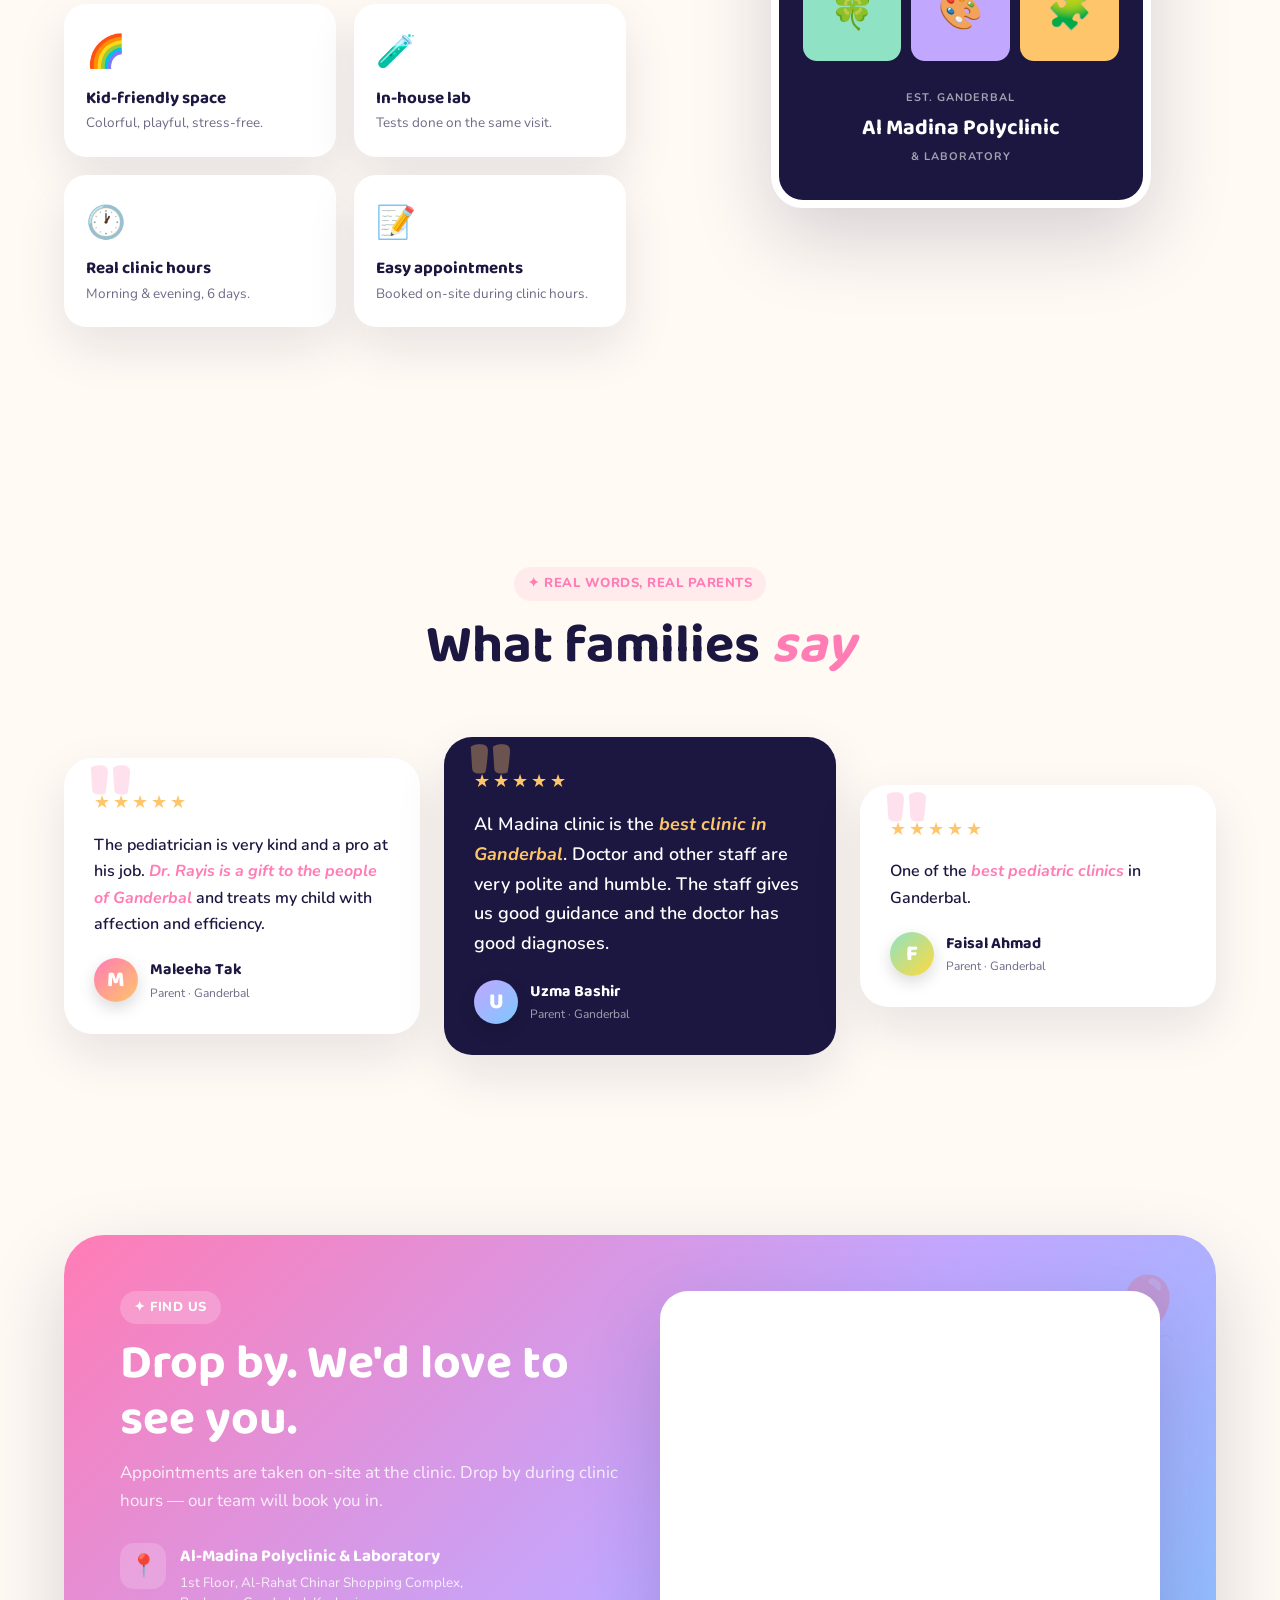
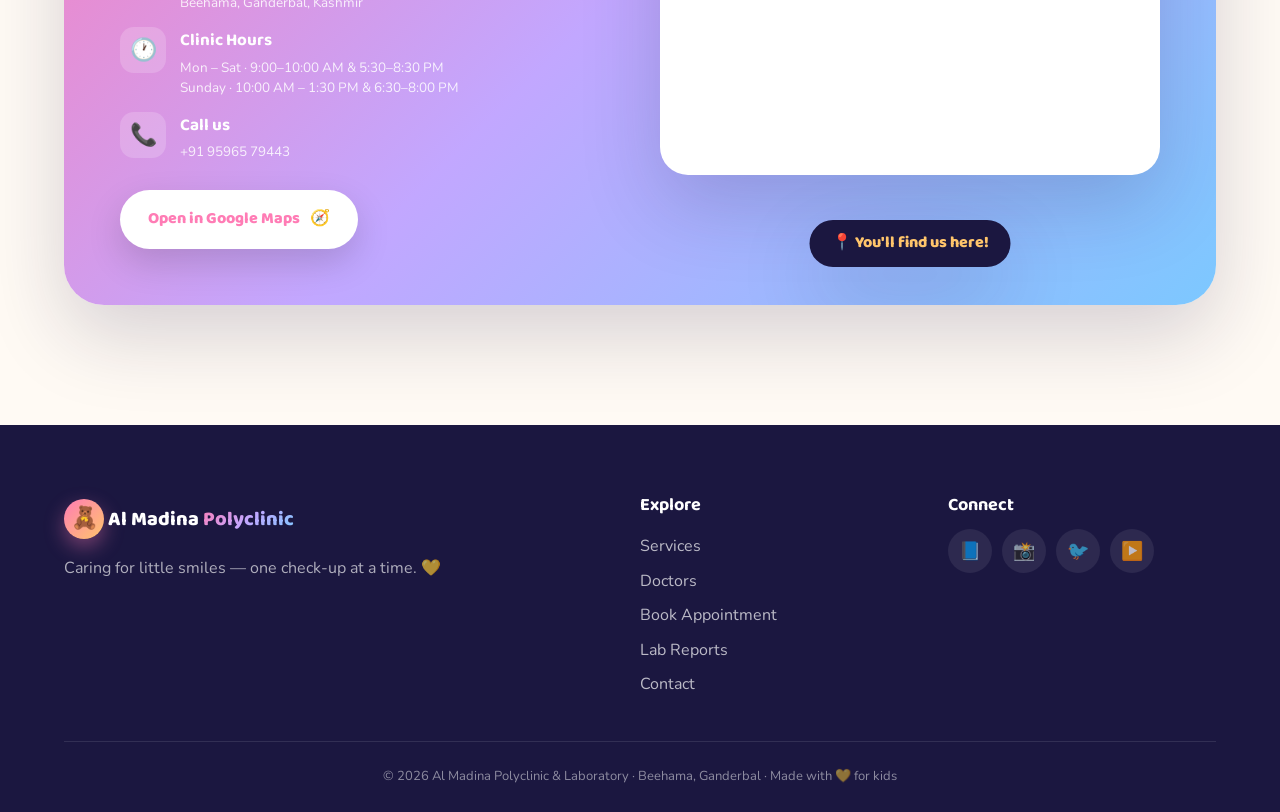
==== commit b716c567: "Surface Lab Reports in nav + hero (not just footer) Co-Authored-By: Claude Opus 4.7 <noreply@anthrop" ====
--- a/index.html
+++ b/index.html
@@ -36,7 +36,7 @@
     <a href="#home">Home</a>
     <a href="#services">Services</a>
     <a href="#doctors">Doctors</a>
-    <a href="#about">About</a>
+    <a href="report.html">🧪 Lab Reports</a>
     <a href="#contact">Contact</a>
   </nav>
   <a href="appointment.html" class="pill-btn nav-cta"><span>Book Appointment</span> 📅</a>
@@ -79,7 +79,7 @@
           <span>📅 Book Appointment</span>
           <svg viewBox="0 0 24 24" width="20" height="20"><path d="M5 12h14M13 5l7 7-7 7" stroke="white" stroke-width="2.5" fill="none" stroke-linecap="round" stroke-linejoin="round"/></svg>
         </a>
-        <a href="#doctors" class="cta-ghost">🩺 Meet our doctors</a>
+        <a href="report.html" class="cta-ghost">🧪 Download Lab Report</a>
       </div>
 
       <div class="trust-row">
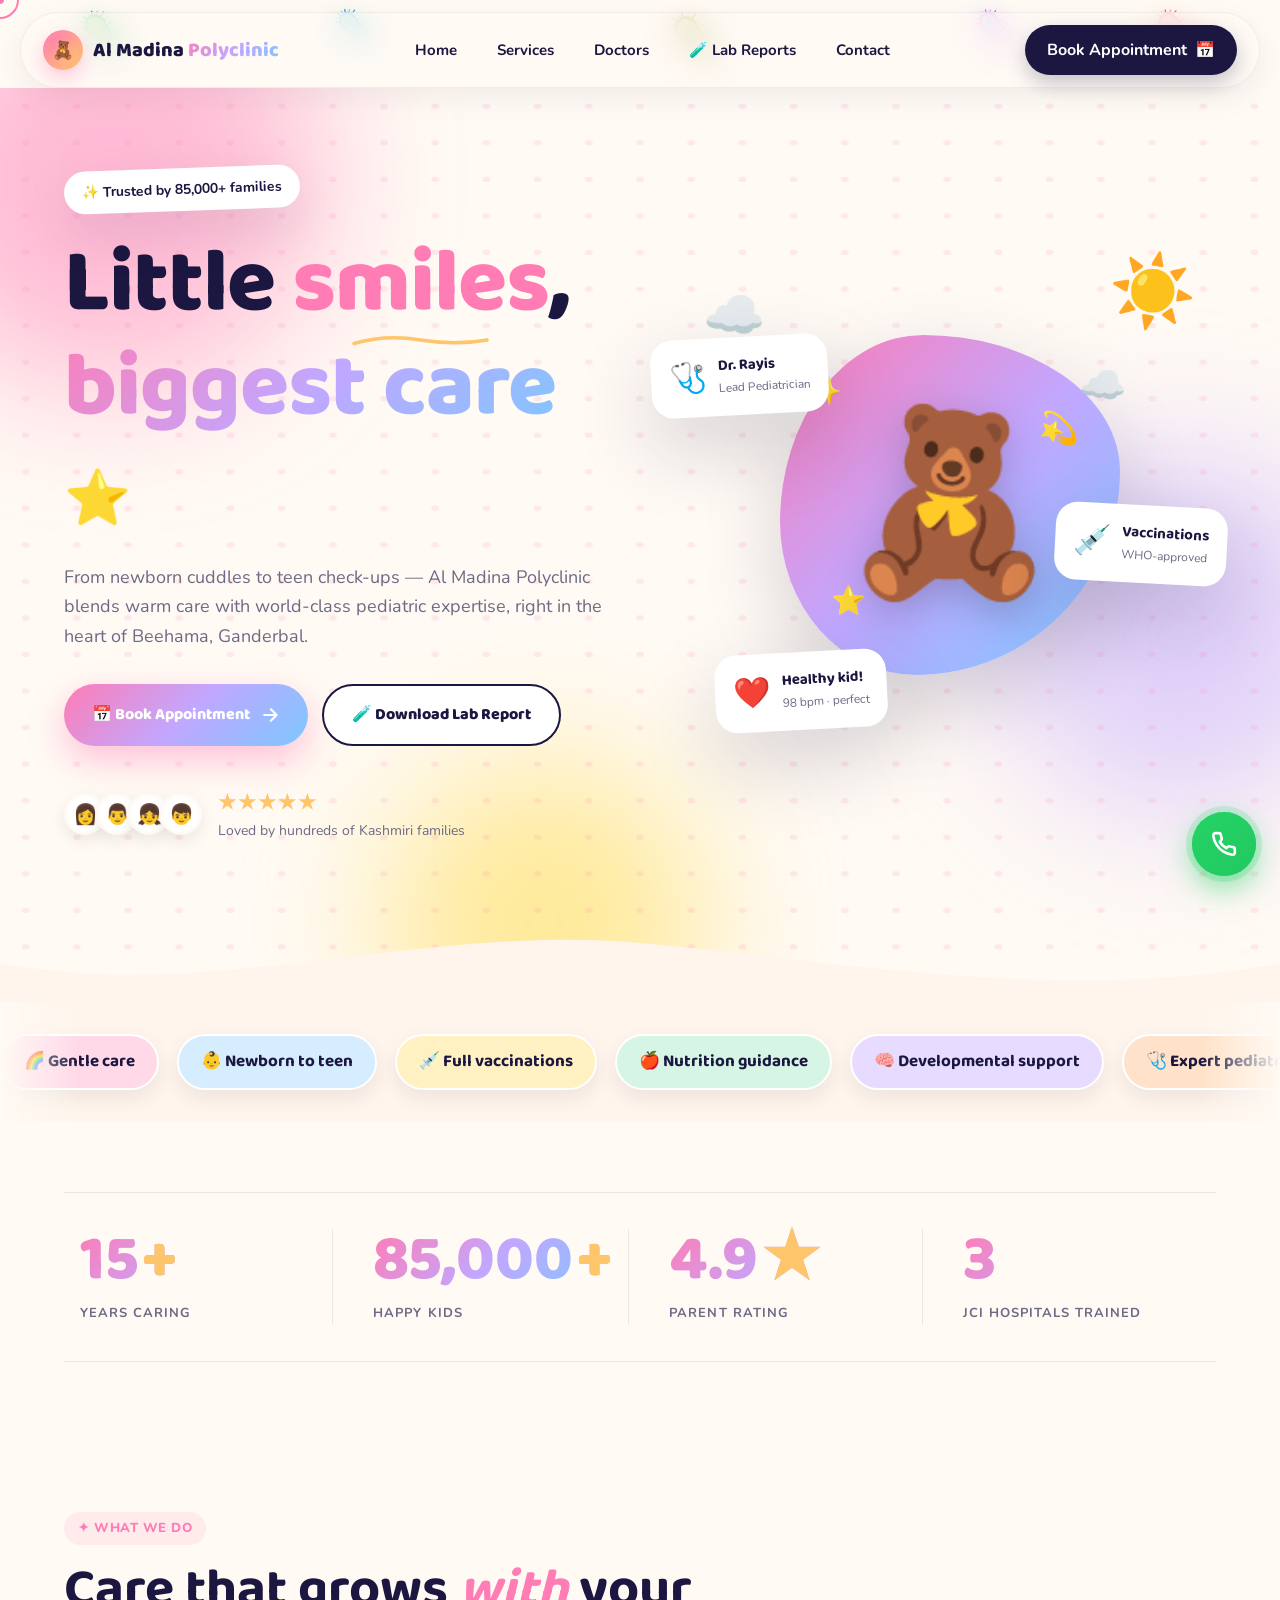
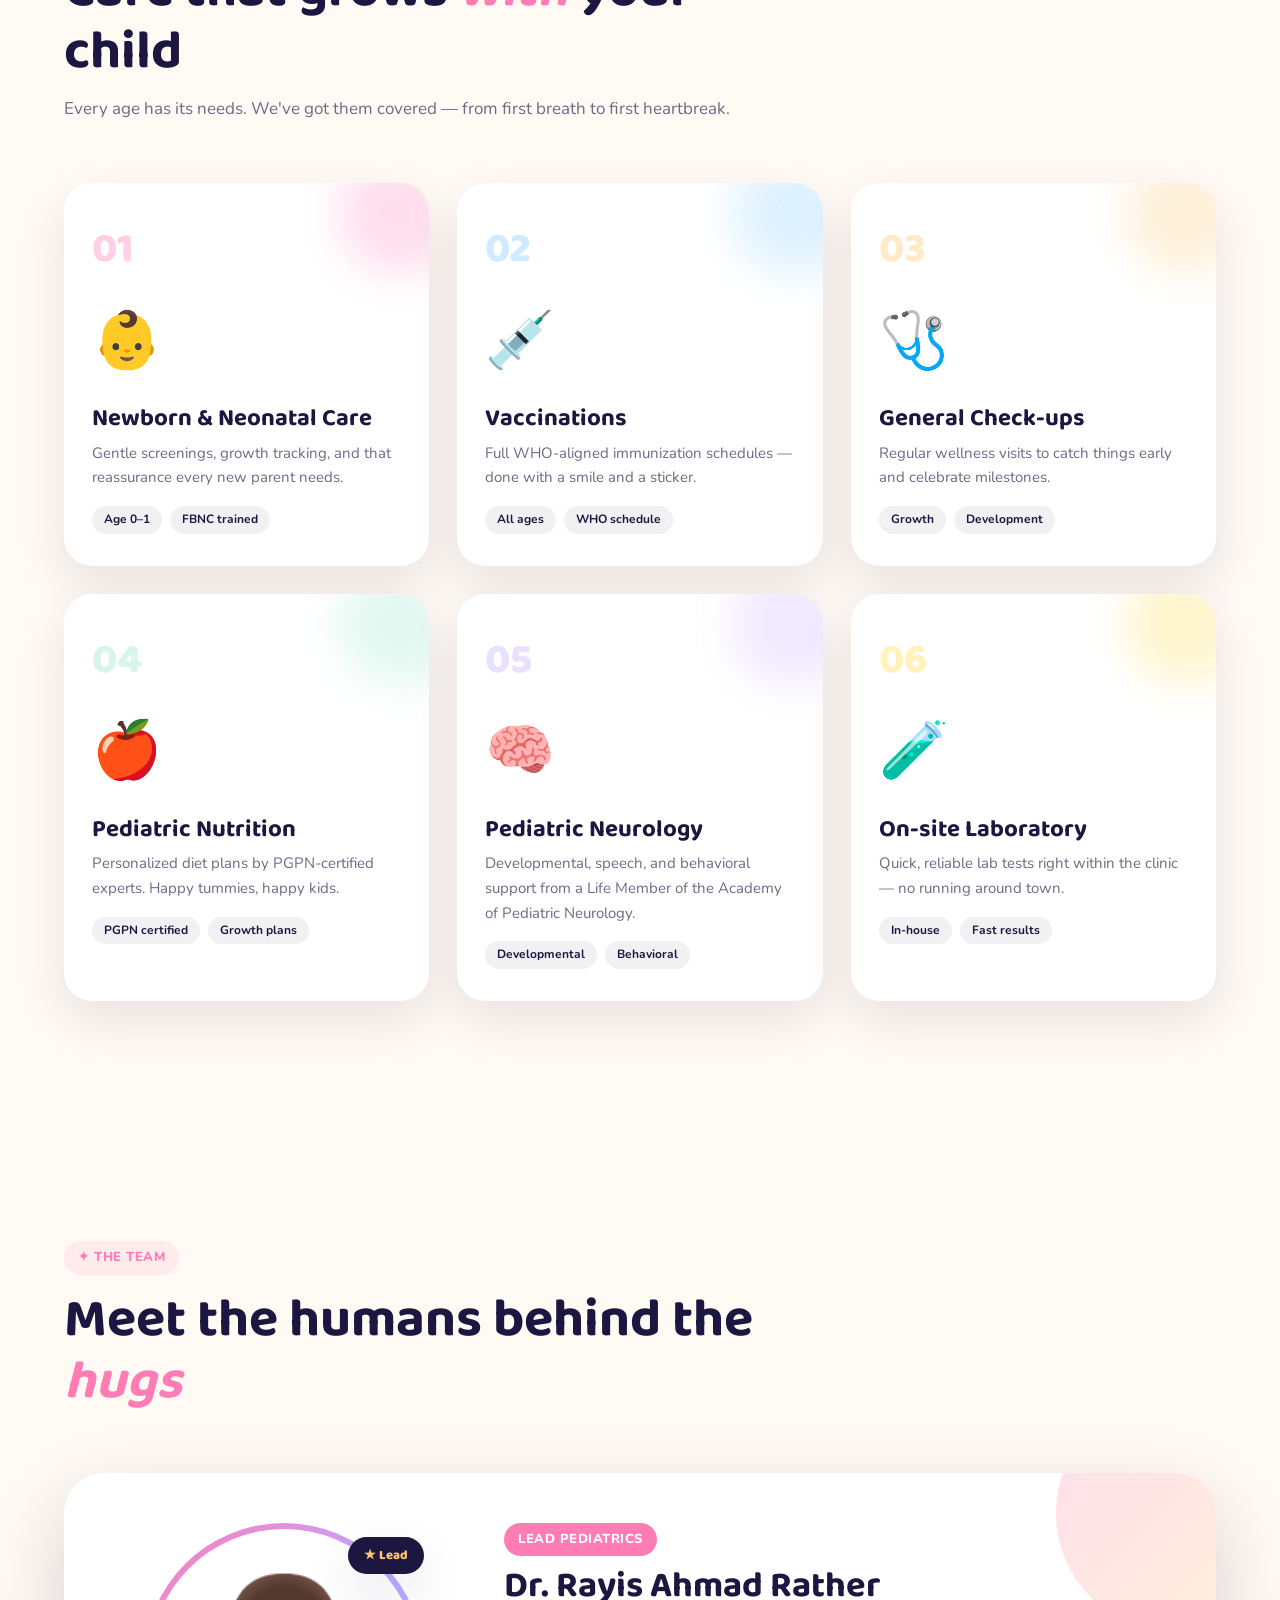
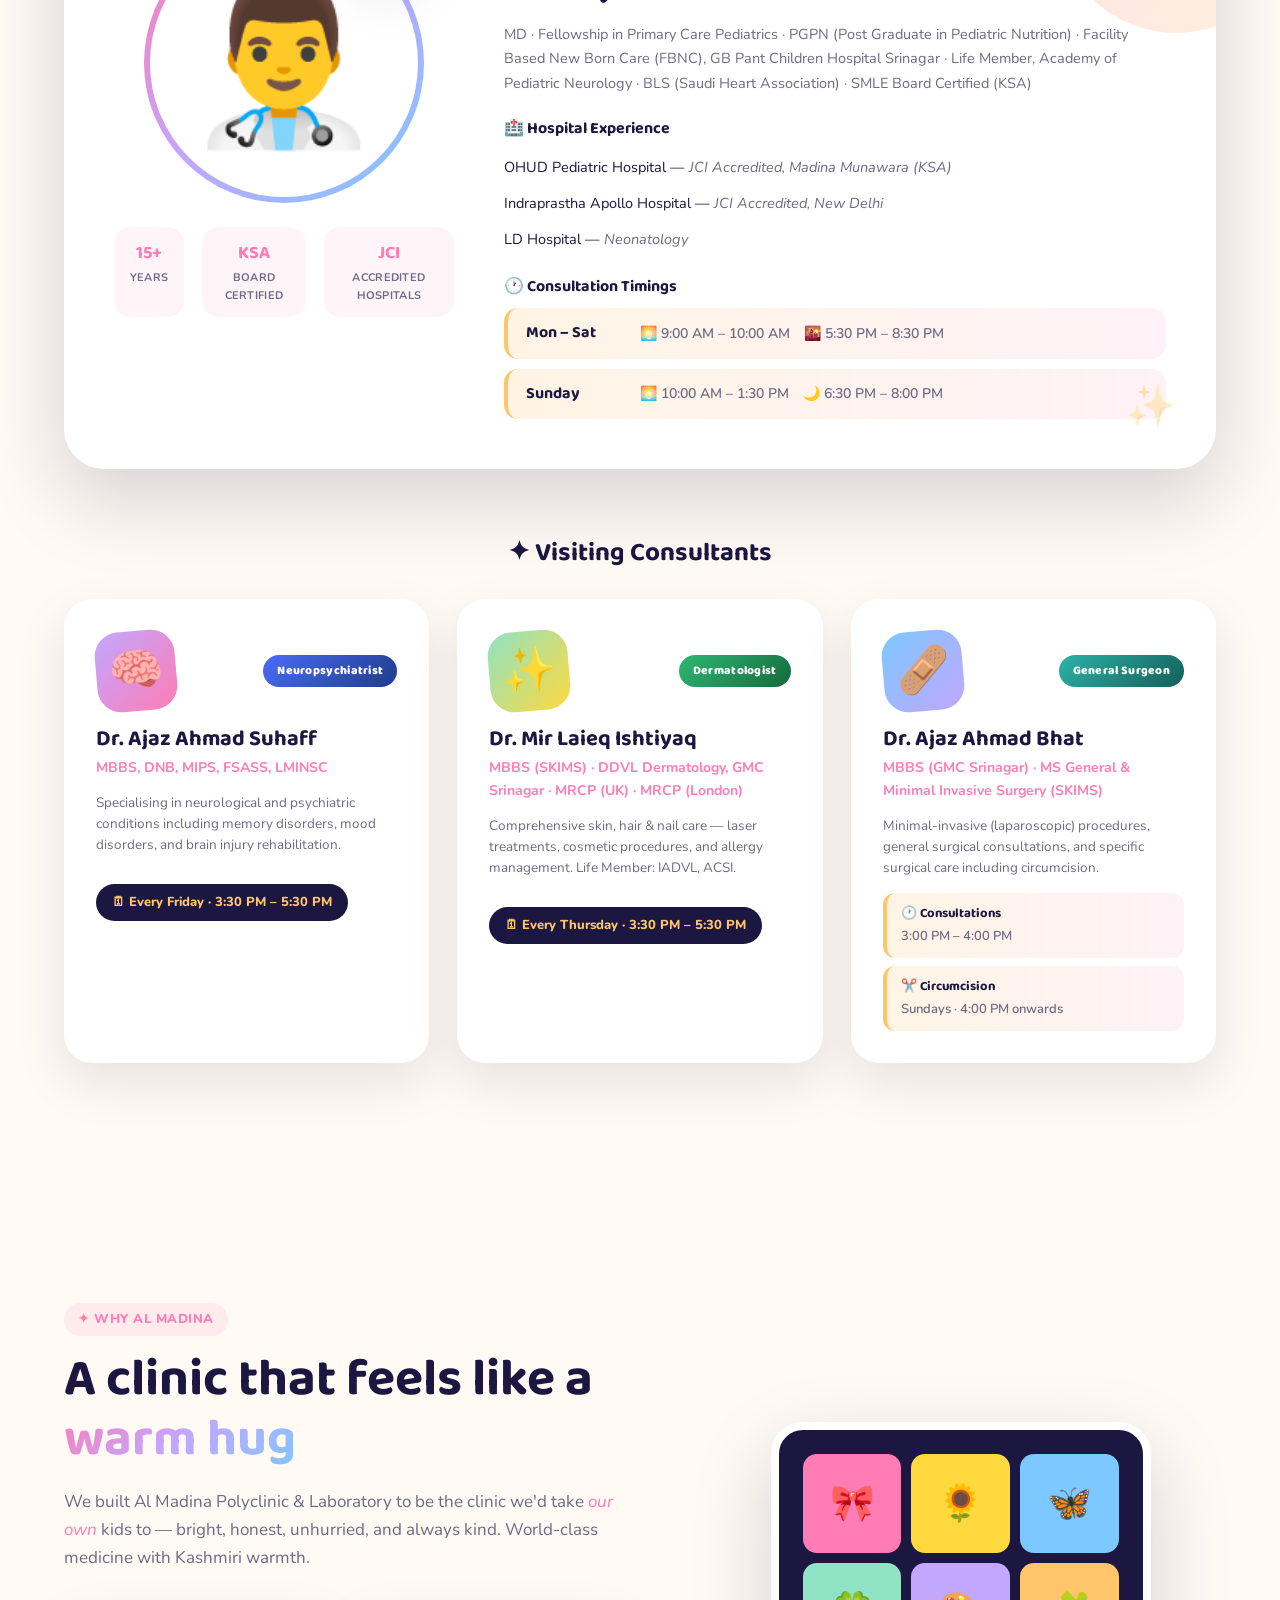
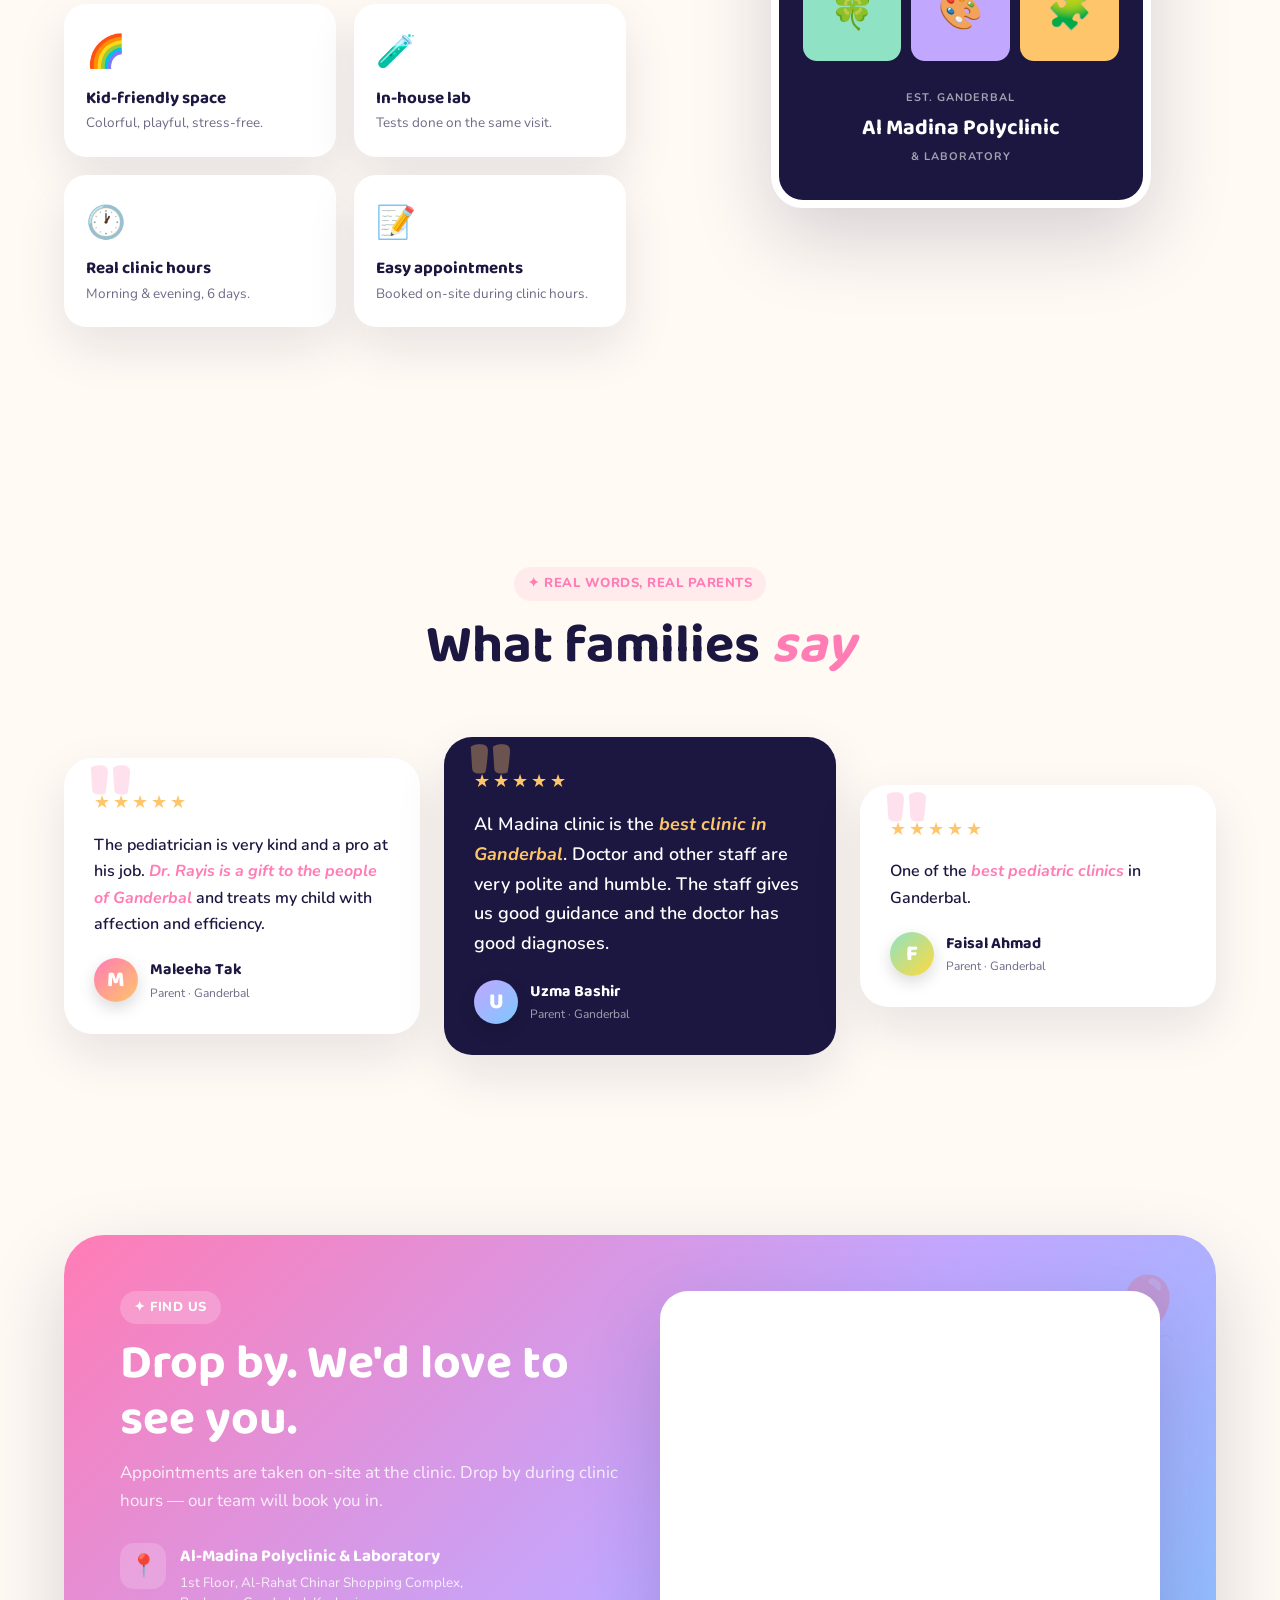
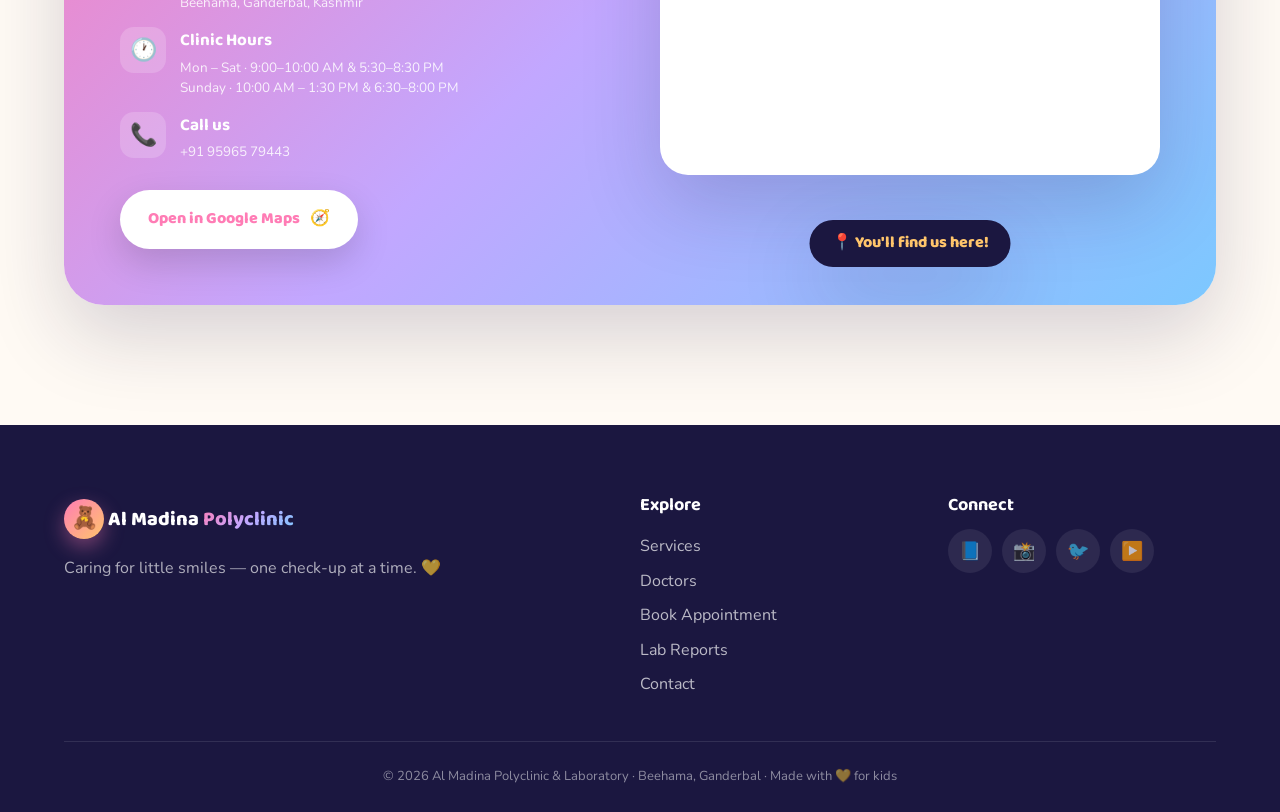
==== commit b2b7b964: "Homepage: 'Lead Pediatrics' label; consult: extra Other box in Clinical Examination Co-Authored-By: " ====
--- a/index.html
+++ b/index.html
@@ -272,7 +272,7 @@
       </div>
     </div>
     <div class="doc-hero-right">
-      <span class="eyebrow pink">Lead Pediatrician</span>
+      <span class="eyebrow pink">Lead Pediatrics</span>
       <h3>Dr. Rayis Ahmad Rather</h3>
       <p class="doc-bio">MD · Fellowship in Primary Care Pediatrics · PGPN (Post Graduate in Pediatric Nutrition) · Facility Based New Born Care (FBNC), GB Pant Children Hospital Srinagar · Life Member, Academy of Pediatric Neurology · BLS (Saudi Heart Association) · SMLE Board Certified (KSA)</p>
 
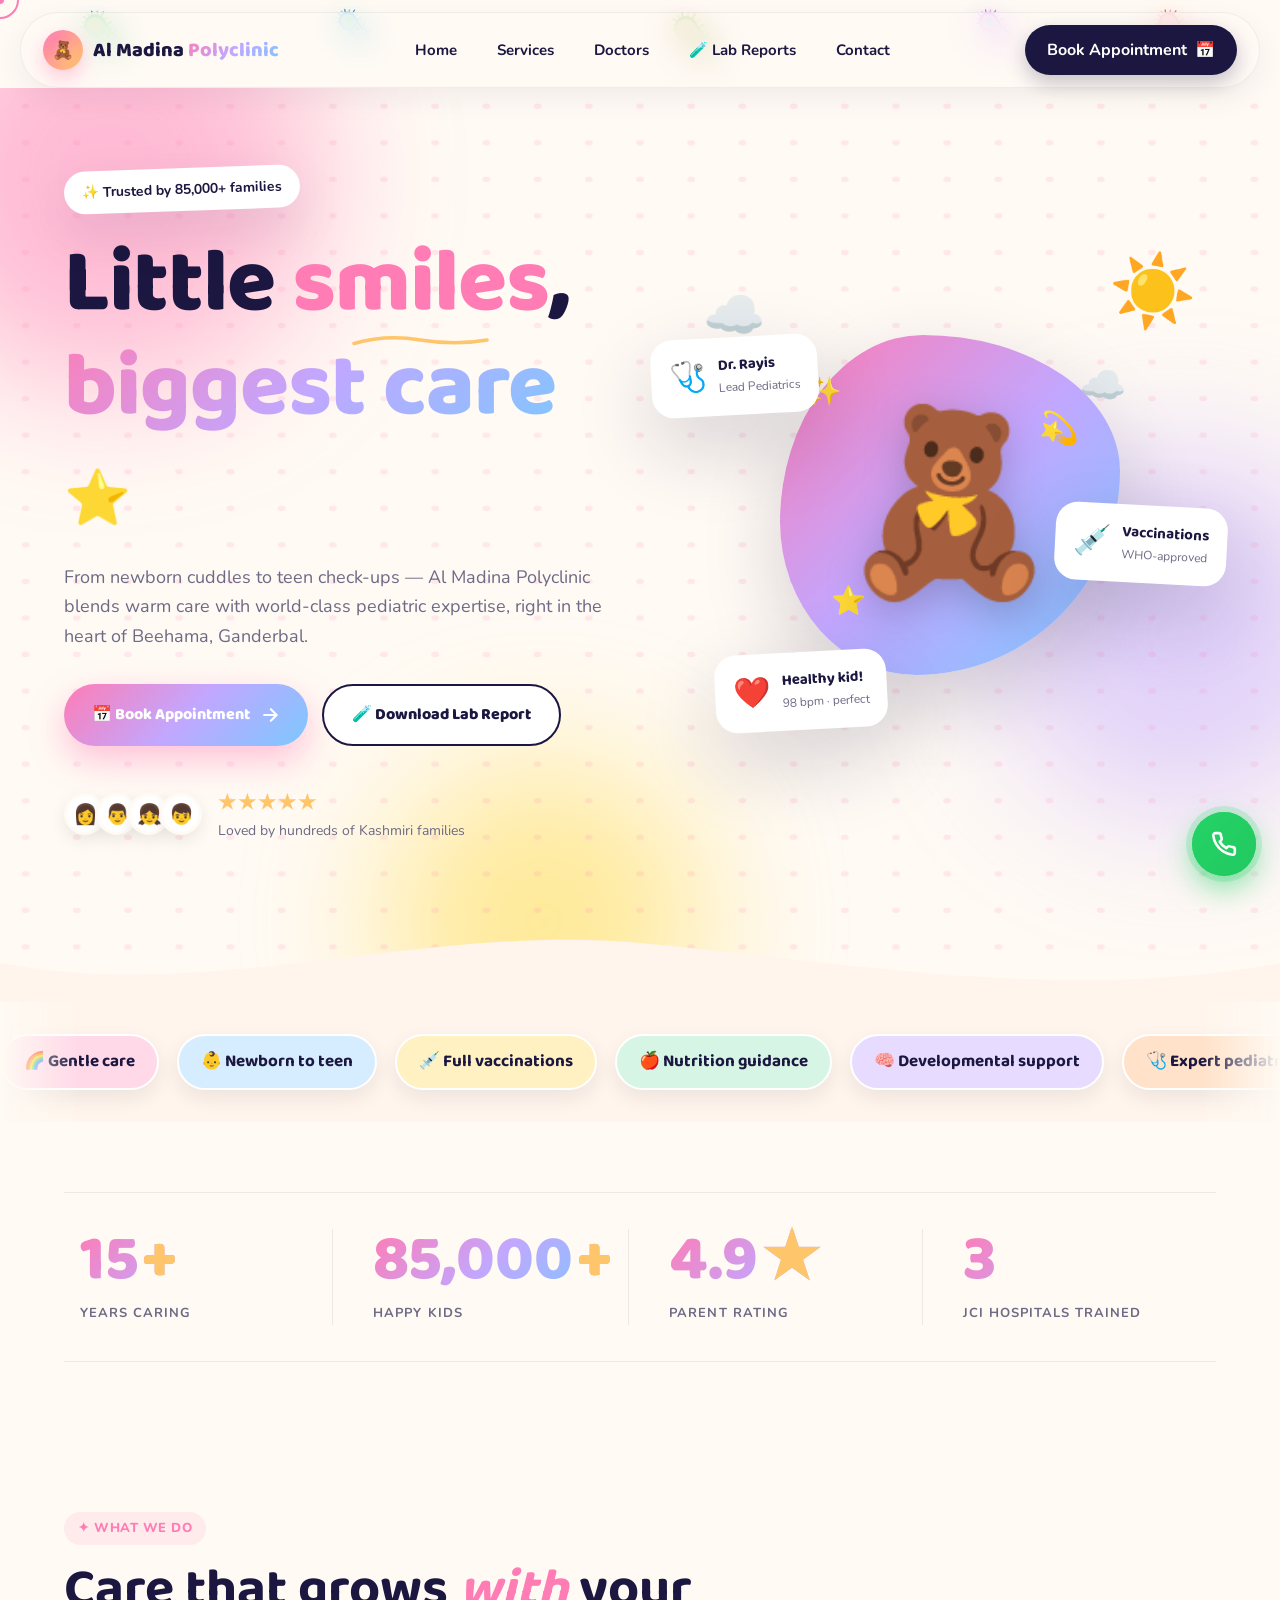
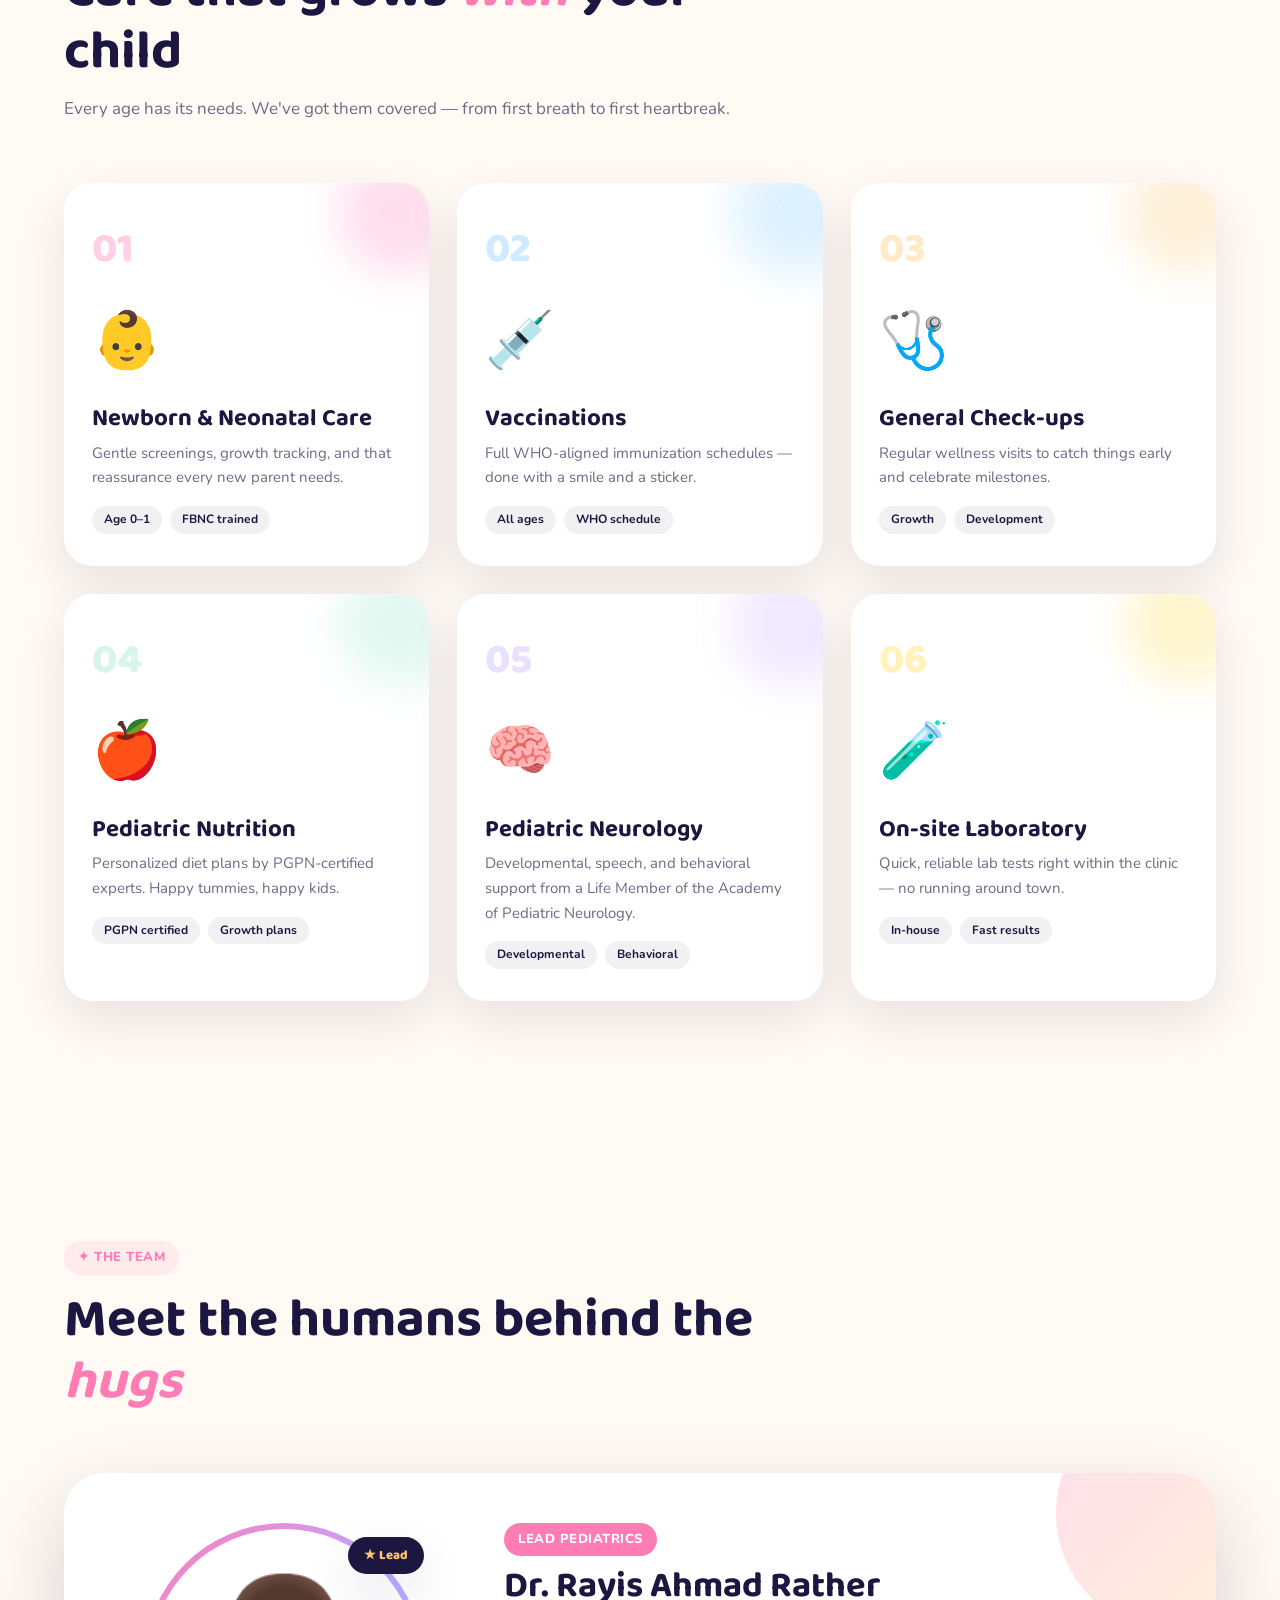
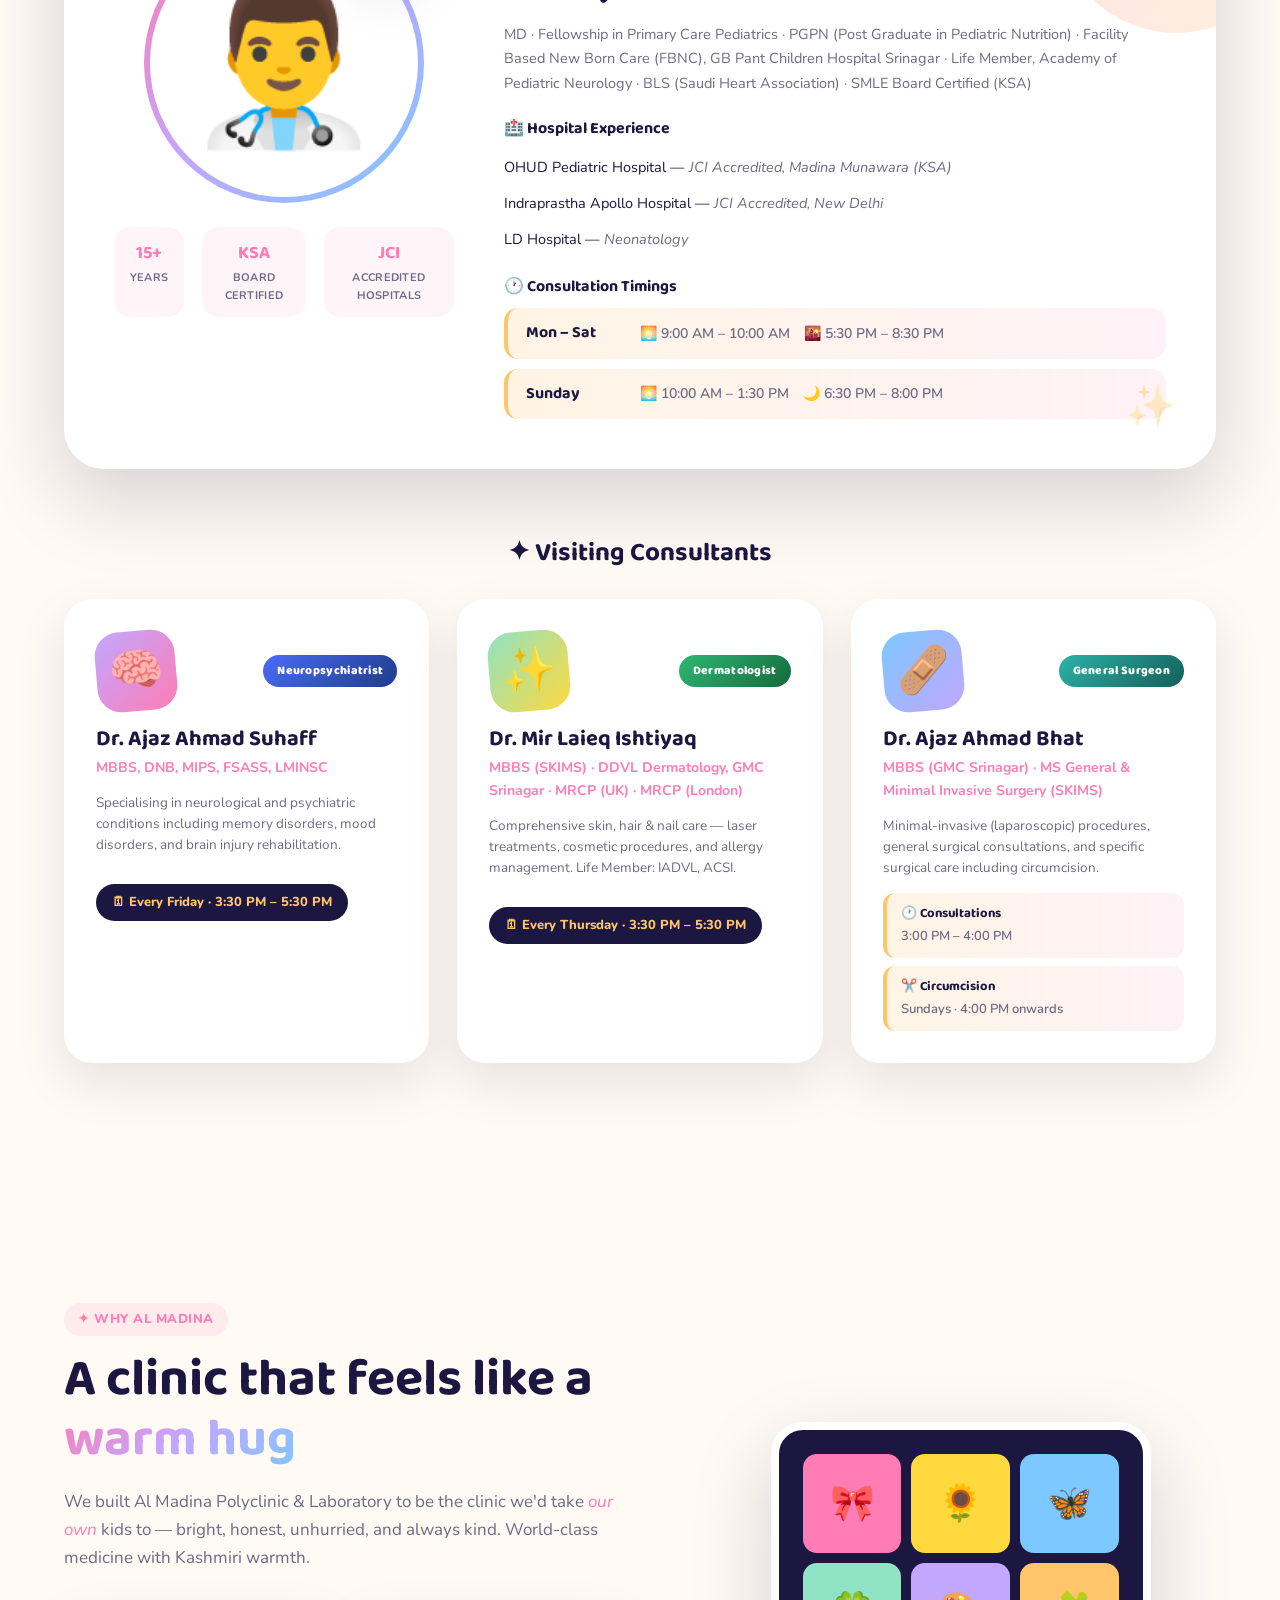
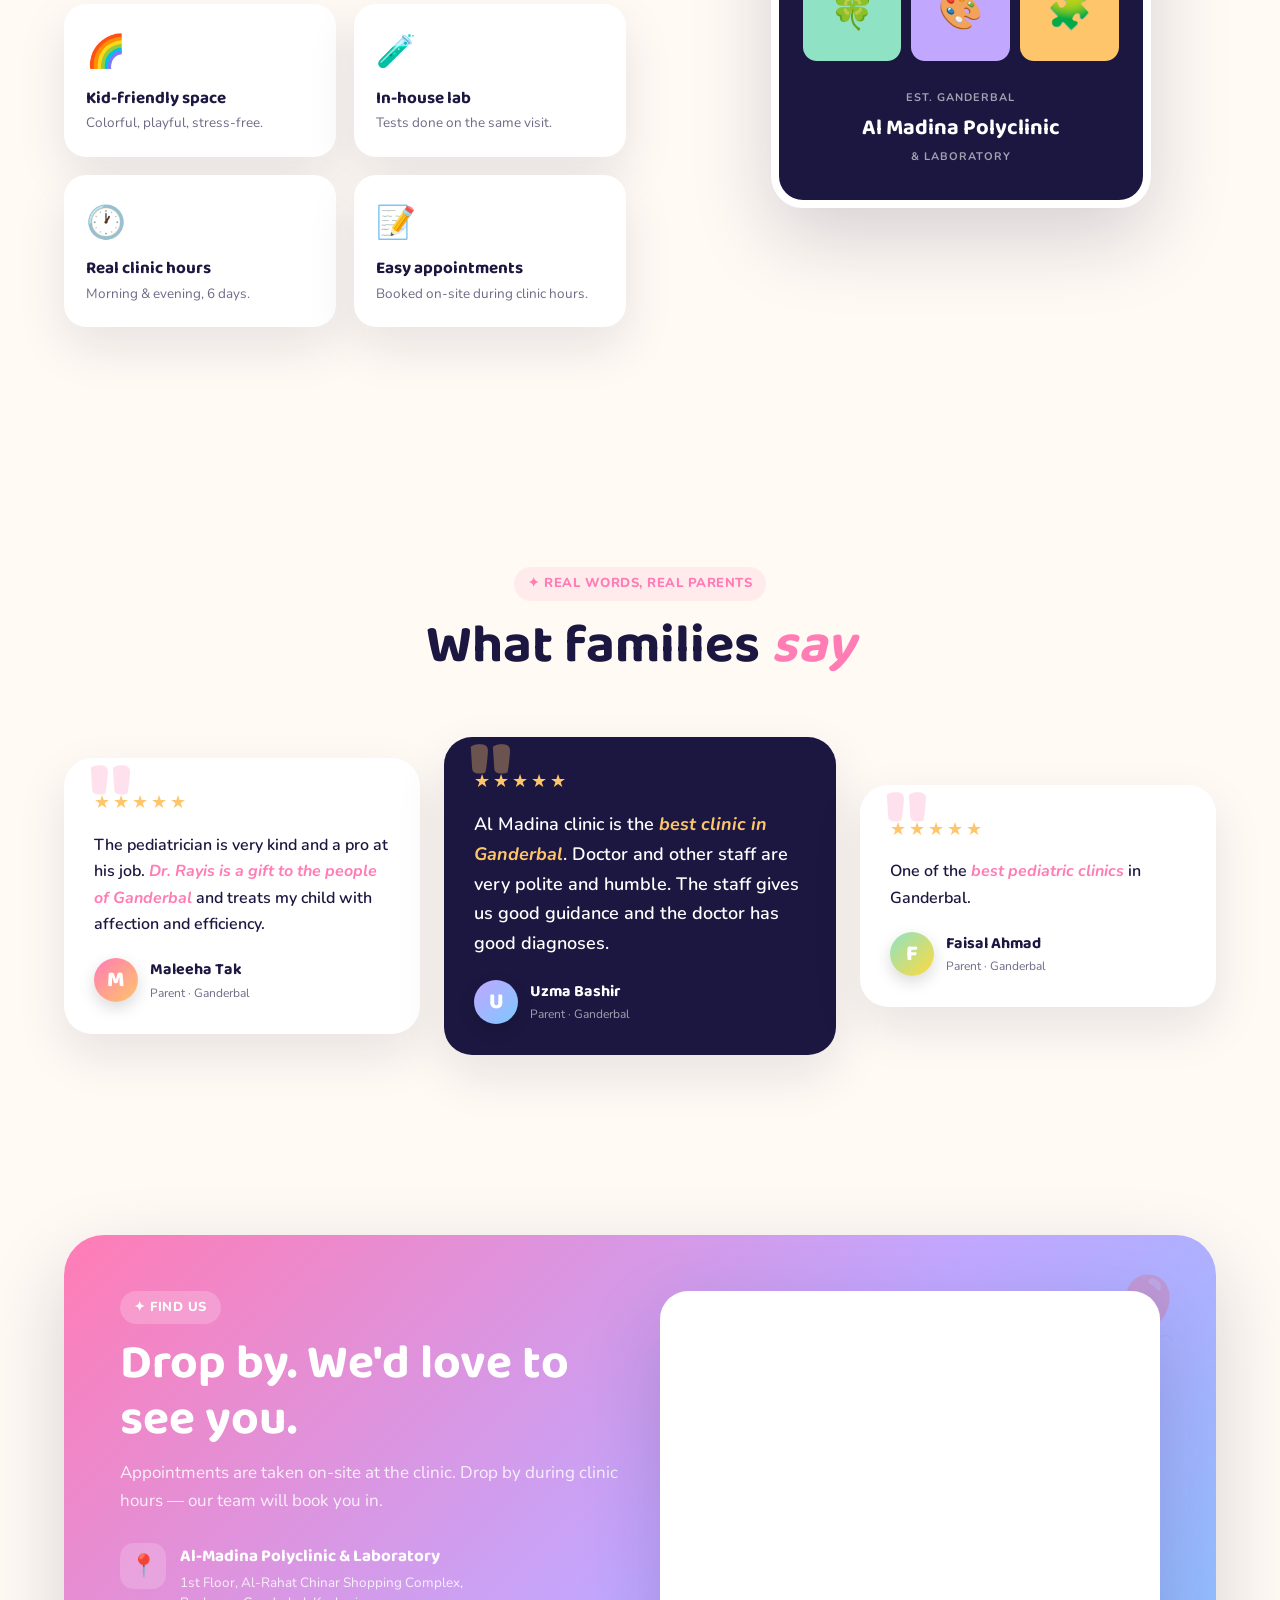
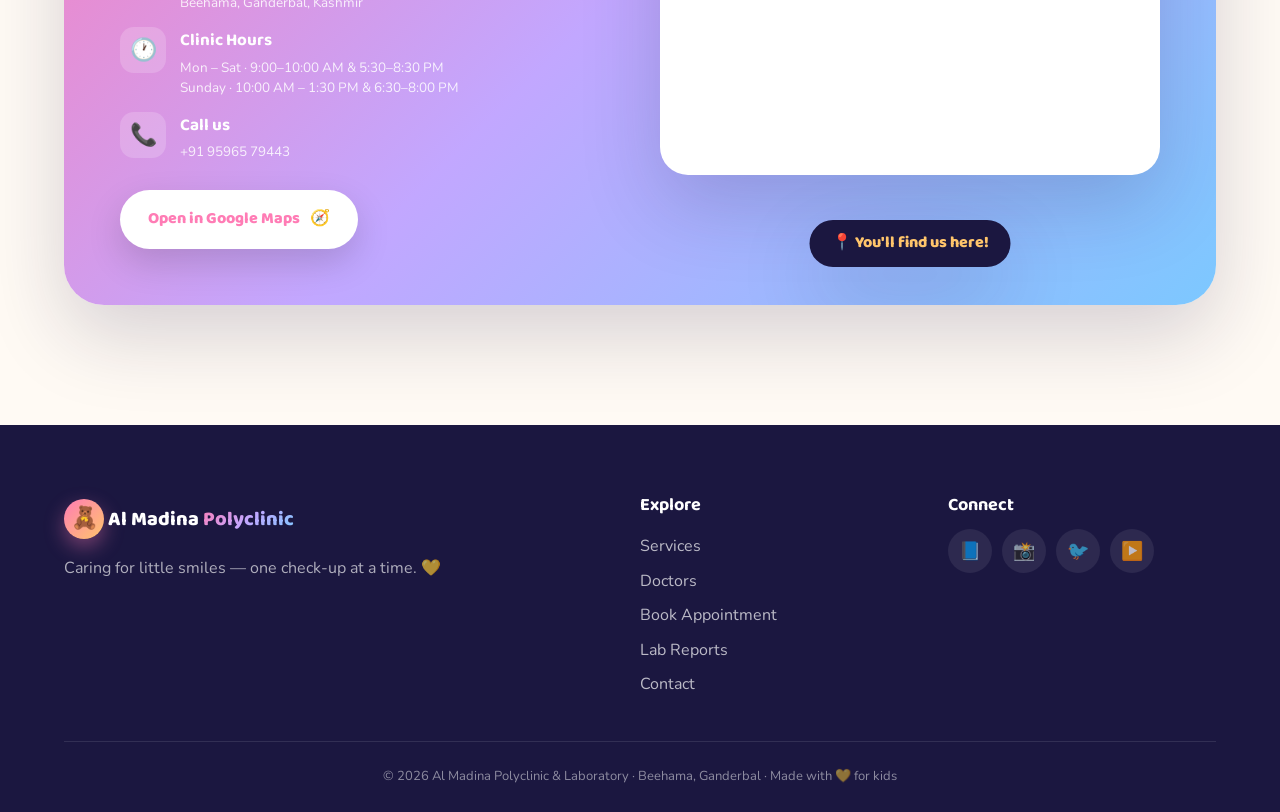
==== commit 56e3ebc4: "Homepage: 'Lead Pediatrics' on the hero float card too Co-Authored-By: Claude Opus 4.7 <noreply@anth" ====
--- a/index.html
+++ b/index.html
@@ -112,7 +112,7 @@
           <span class="fc-ico">🩺</span>
           <div>
             <strong>Dr. Rayis</strong>
-            <small>Lead Pediatrician</small>
+            <small>Lead Pediatrics</small>
           </div>
         </div>
 
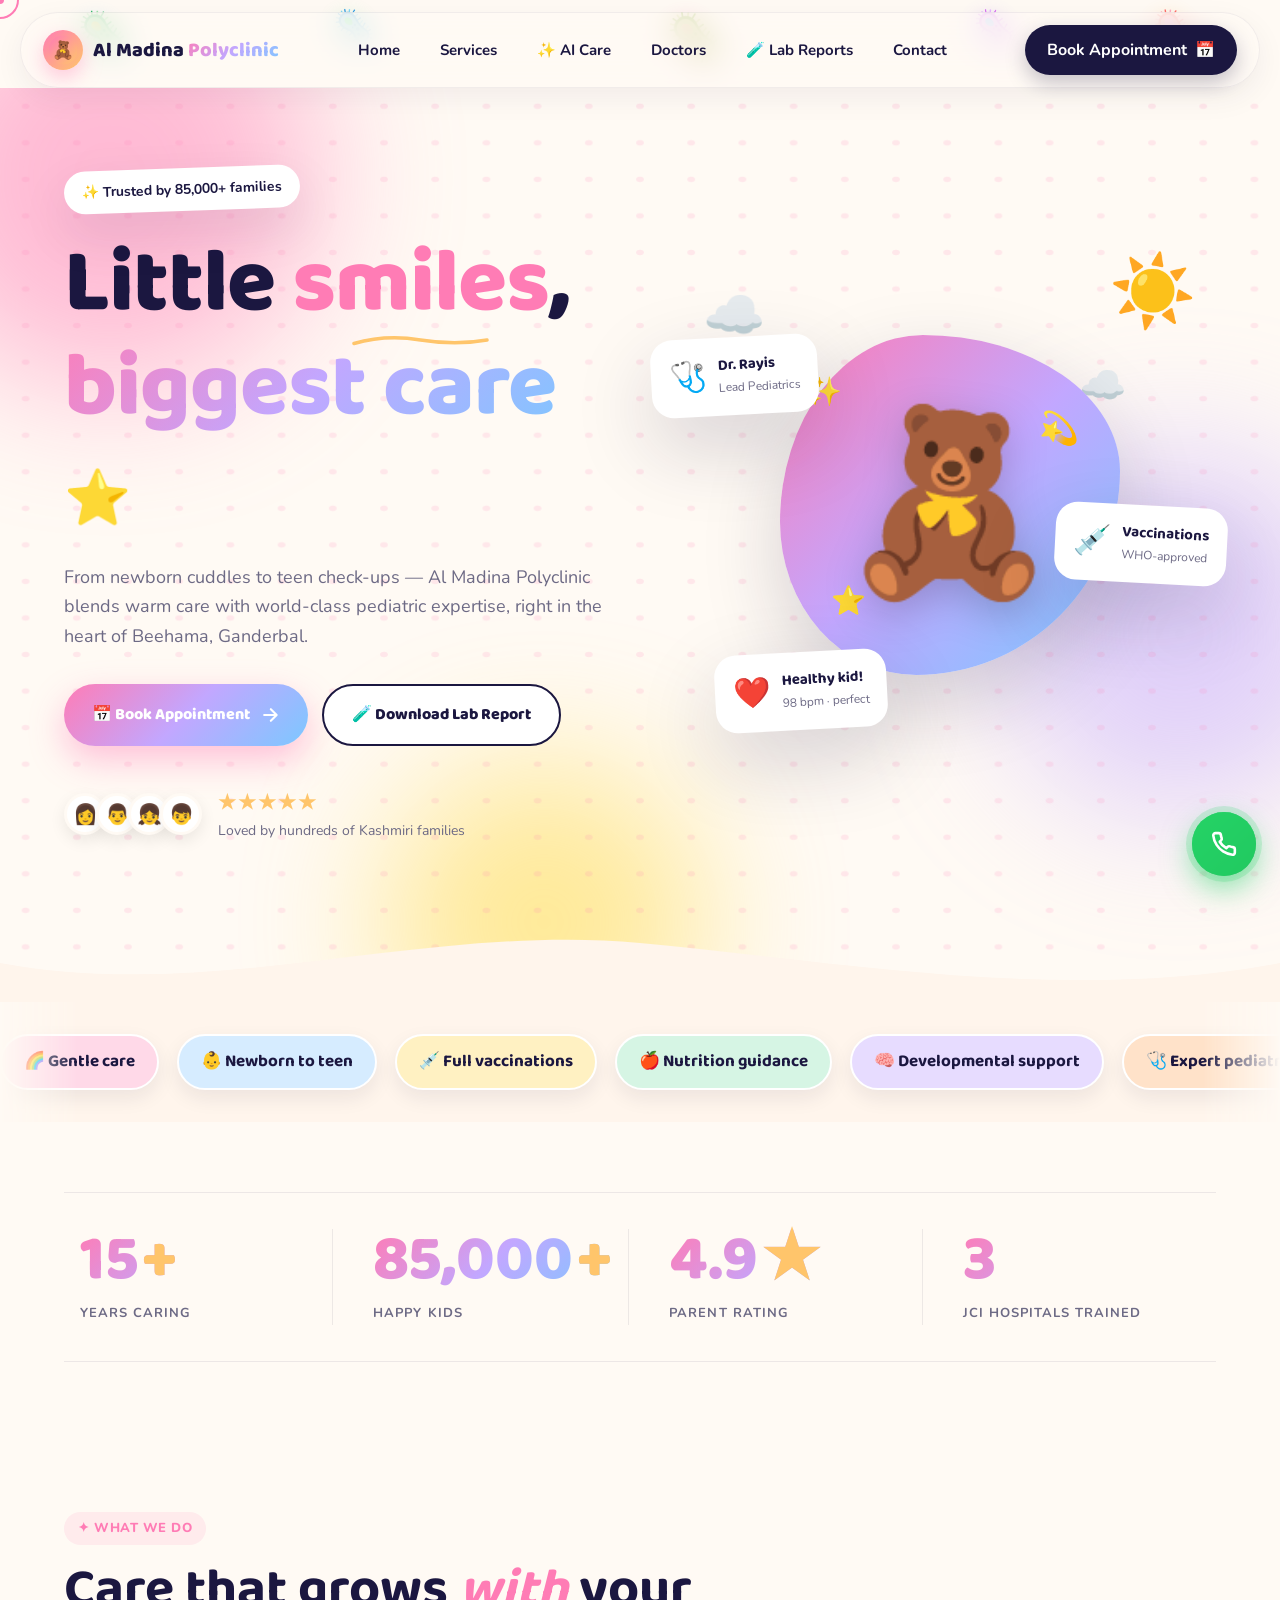
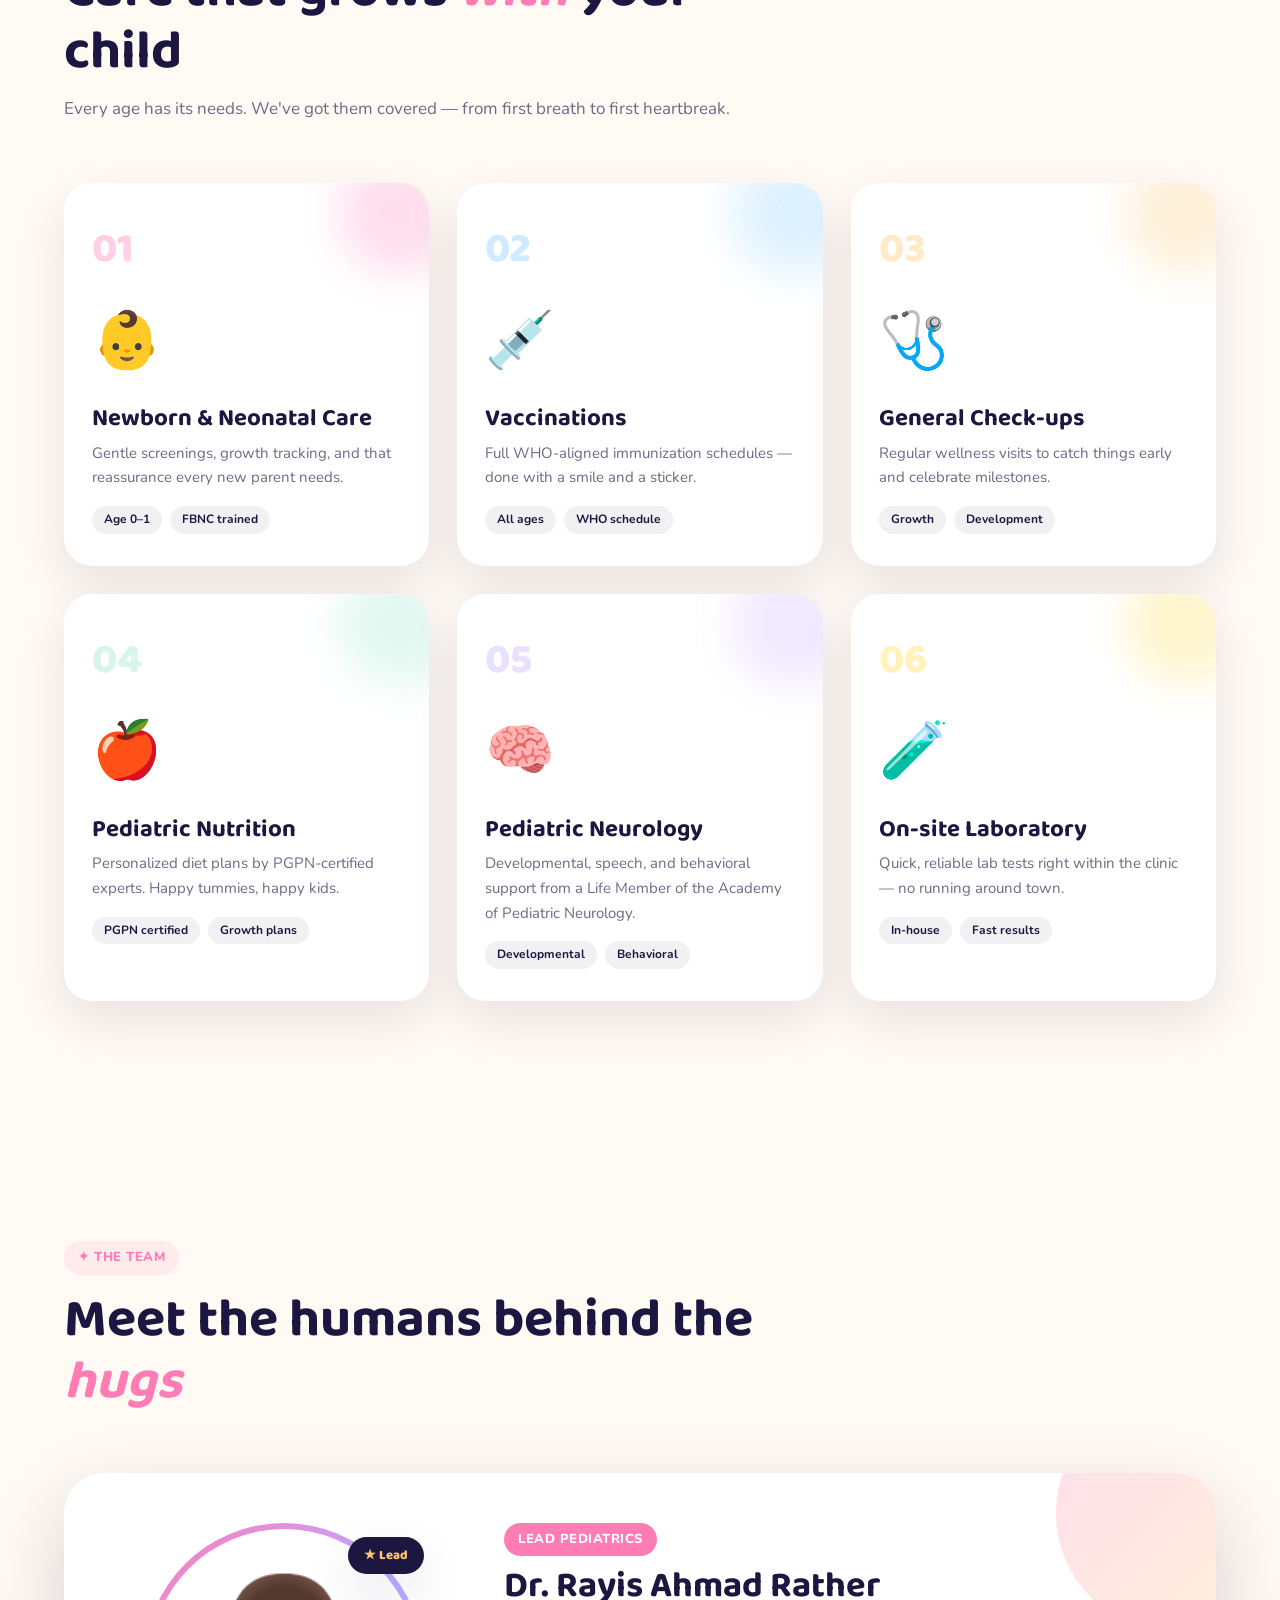
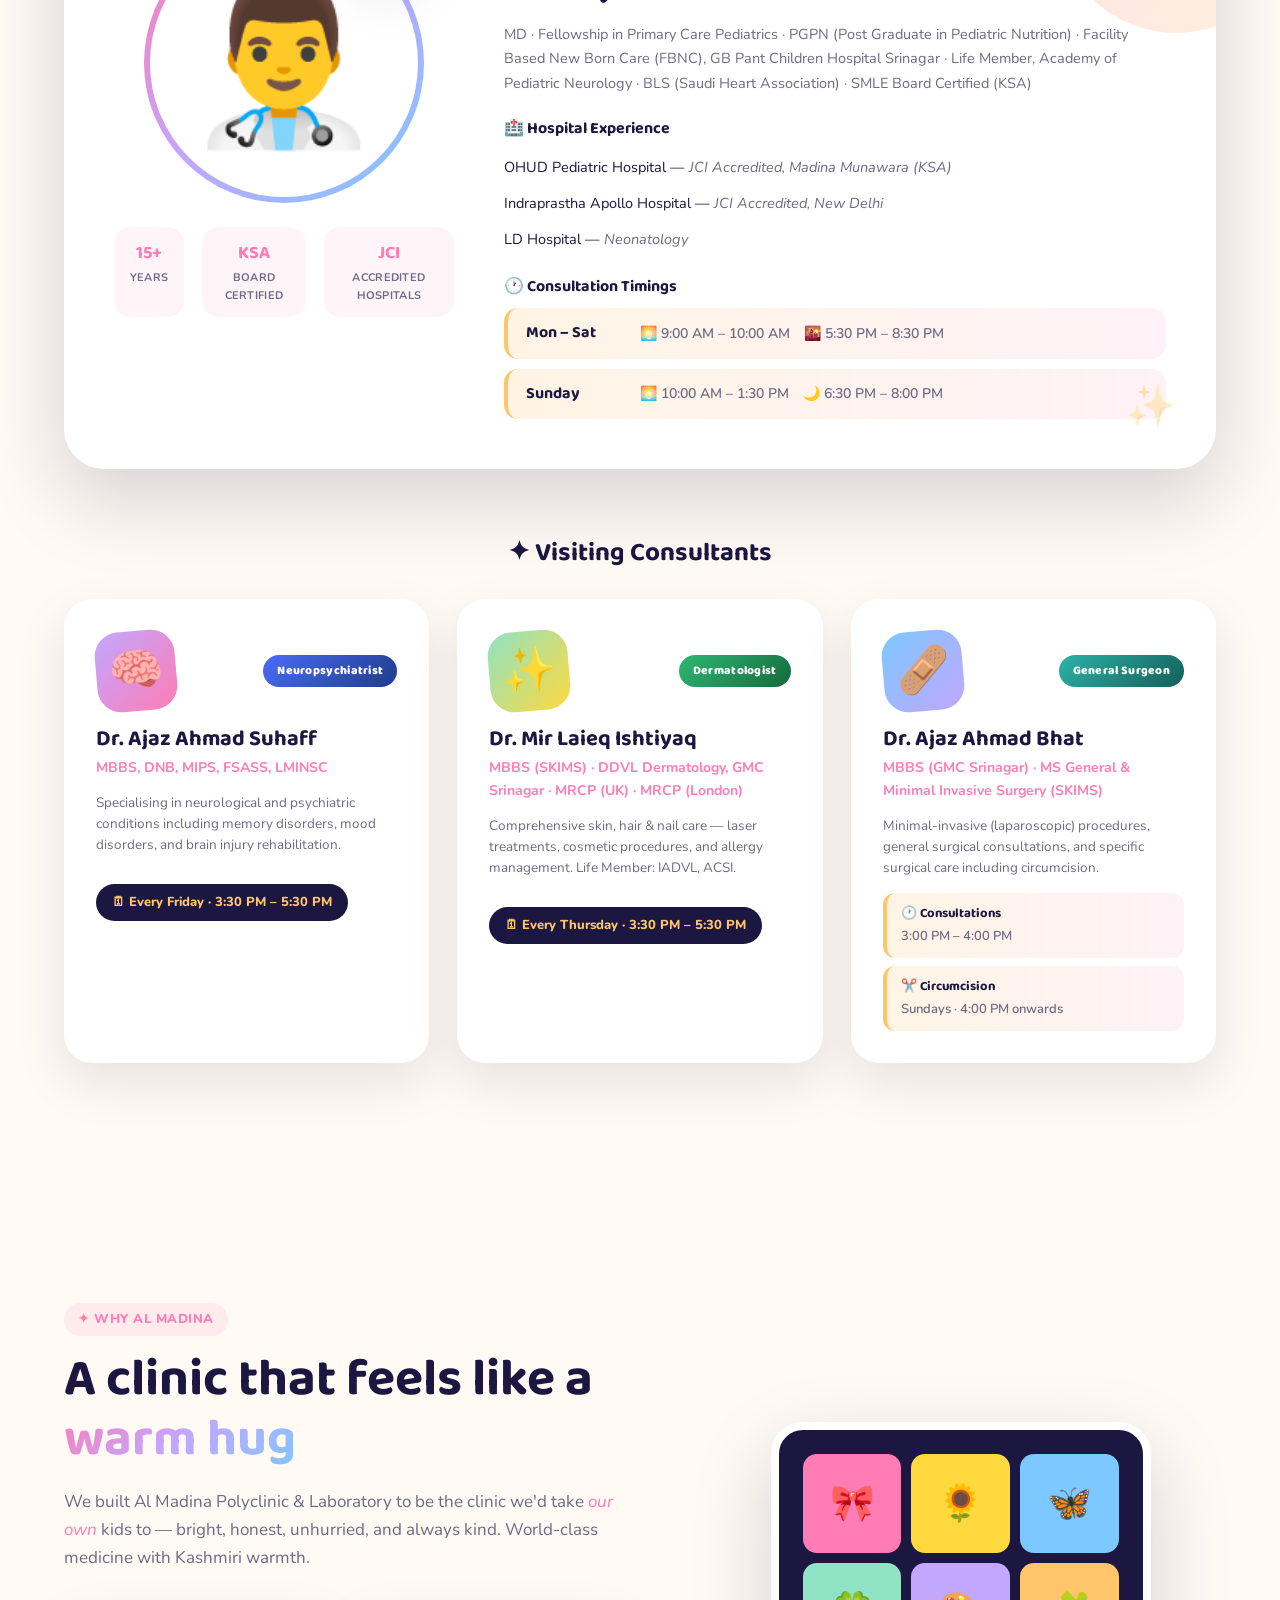
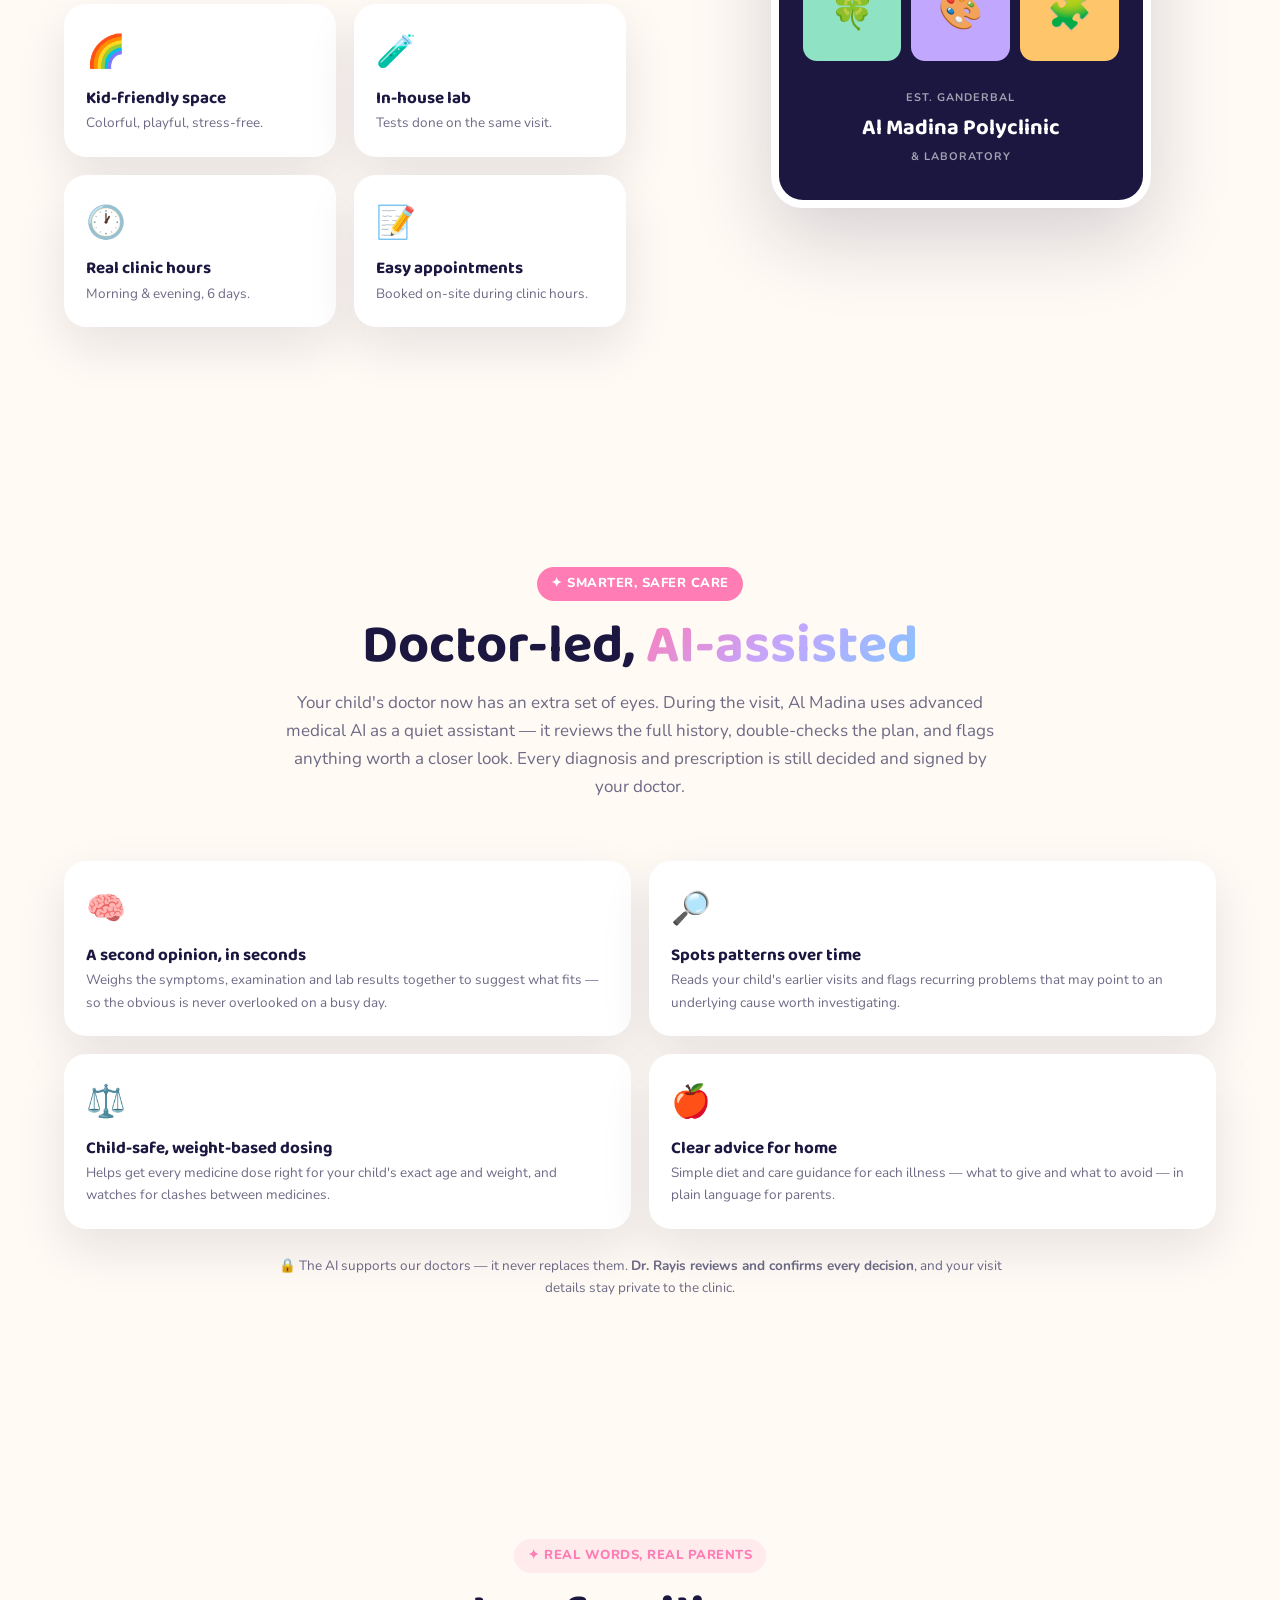
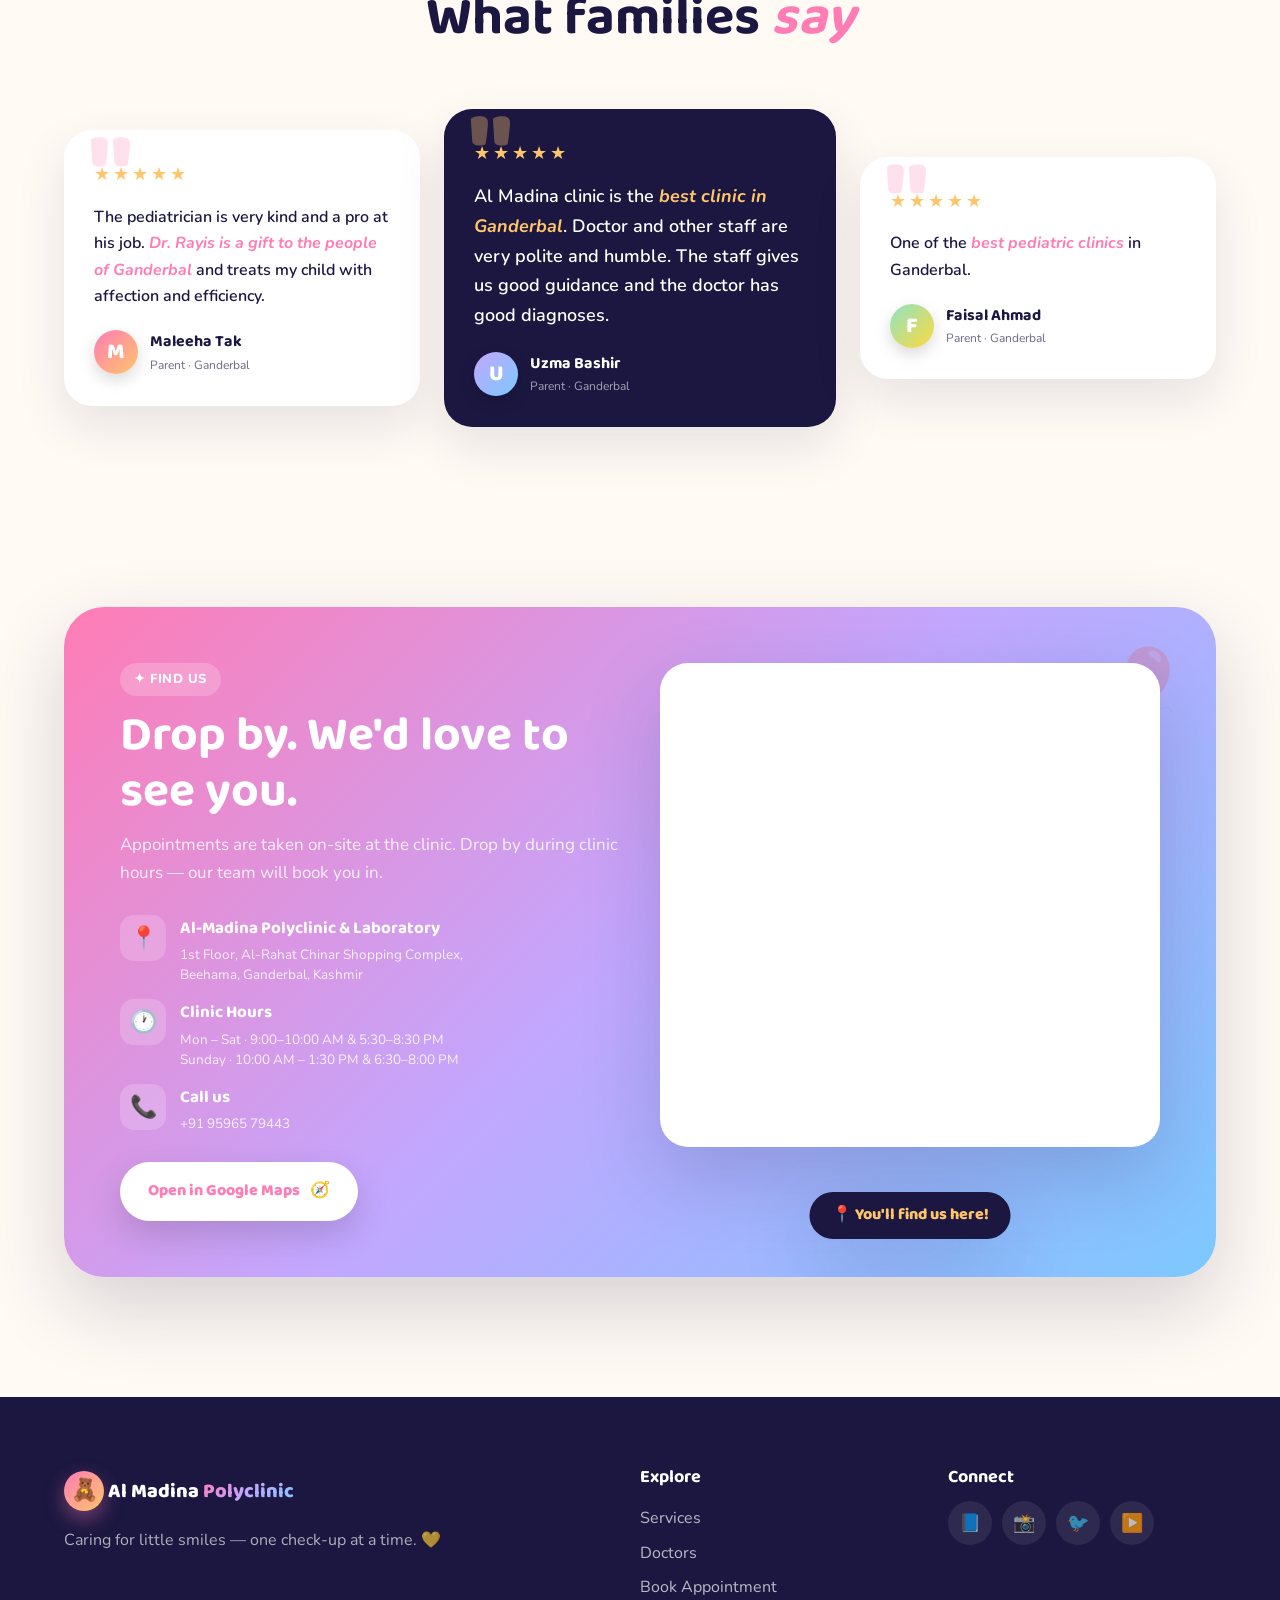
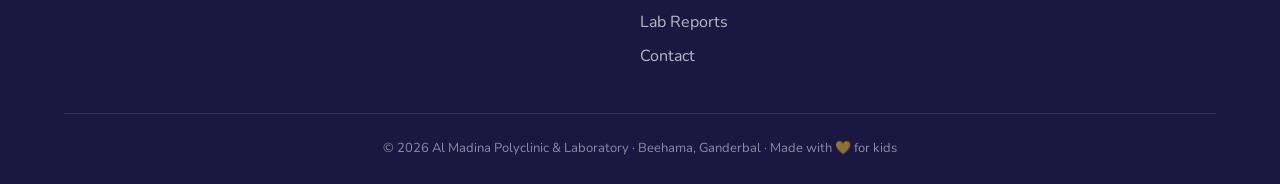
==== commit 259860ff: "Homepage: add 'Doctor-led, AI-assisted' section + nav link Honest, on-brand section advertising the " ====
--- a/index.html
+++ b/index.html
@@ -35,6 +35,7 @@
   <nav class="nav-links">
     <a href="#home">Home</a>
     <a href="#services">Services</a>
+    <a href="#ai-care">✨ AI Care</a>
     <a href="#doctors">Doctors</a>
     <a href="report.html">🧪 Lab Reports</a>
     <a href="#contact">Contact</a>
@@ -381,6 +382,24 @@
   </div>
 </section>
 
+<!-- AI-assisted care -->
+<section id="ai-care" class="about">
+  <div class="sec-head center">
+    <span class="eyebrow pink">✦ Smarter, safer care</span>
+    <h2>Doctor-led, <span class="gradient-text">AI-assisted</span></h2>
+    <p>Your child's doctor now has an extra set of eyes. During the visit, Al Madina uses advanced medical AI as a quiet assistant — it reviews the full history, double-checks the plan, and flags anything worth a closer look. Every diagnosis and prescription is still decided and signed by your doctor.</p>
+  </div>
+
+  <div class="why-grid">
+    <div class="why"><span>🧠</span><h5>A second opinion, in seconds</h5><p>Weighs the symptoms, examination and lab results together to suggest what fits — so the obvious is never overlooked on a busy day.</p></div>
+    <div class="why"><span>🔎</span><h5>Spots patterns over time</h5><p>Reads your child's earlier visits and flags recurring problems that may point to an underlying cause worth investigating.</p></div>
+    <div class="why"><span>⚖️</span><h5>Child-safe, weight-based dosing</h5><p>Helps get every medicine dose right for your child's exact age and weight, and watches for clashes between medicines.</p></div>
+    <div class="why"><span>🍎</span><h5>Clear advice for home</h5><p>Simple diet and care guidance for each illness — what to give and what to avoid — in plain language for parents.</p></div>
+  </div>
+
+  <p style="text-align:center; color:var(--muted); font-size:13.5px; max-width:760px; margin:26px auto 0;">🔒 The AI supports our doctors — it never replaces them. <strong>Dr. Rayis reviews and confirms every decision</strong>, and your visit details stay private to the clinic.</p>
+</section>
+
 <!-- testimonials -->
 <section class="testimonials">
   <div class="sec-head center">
